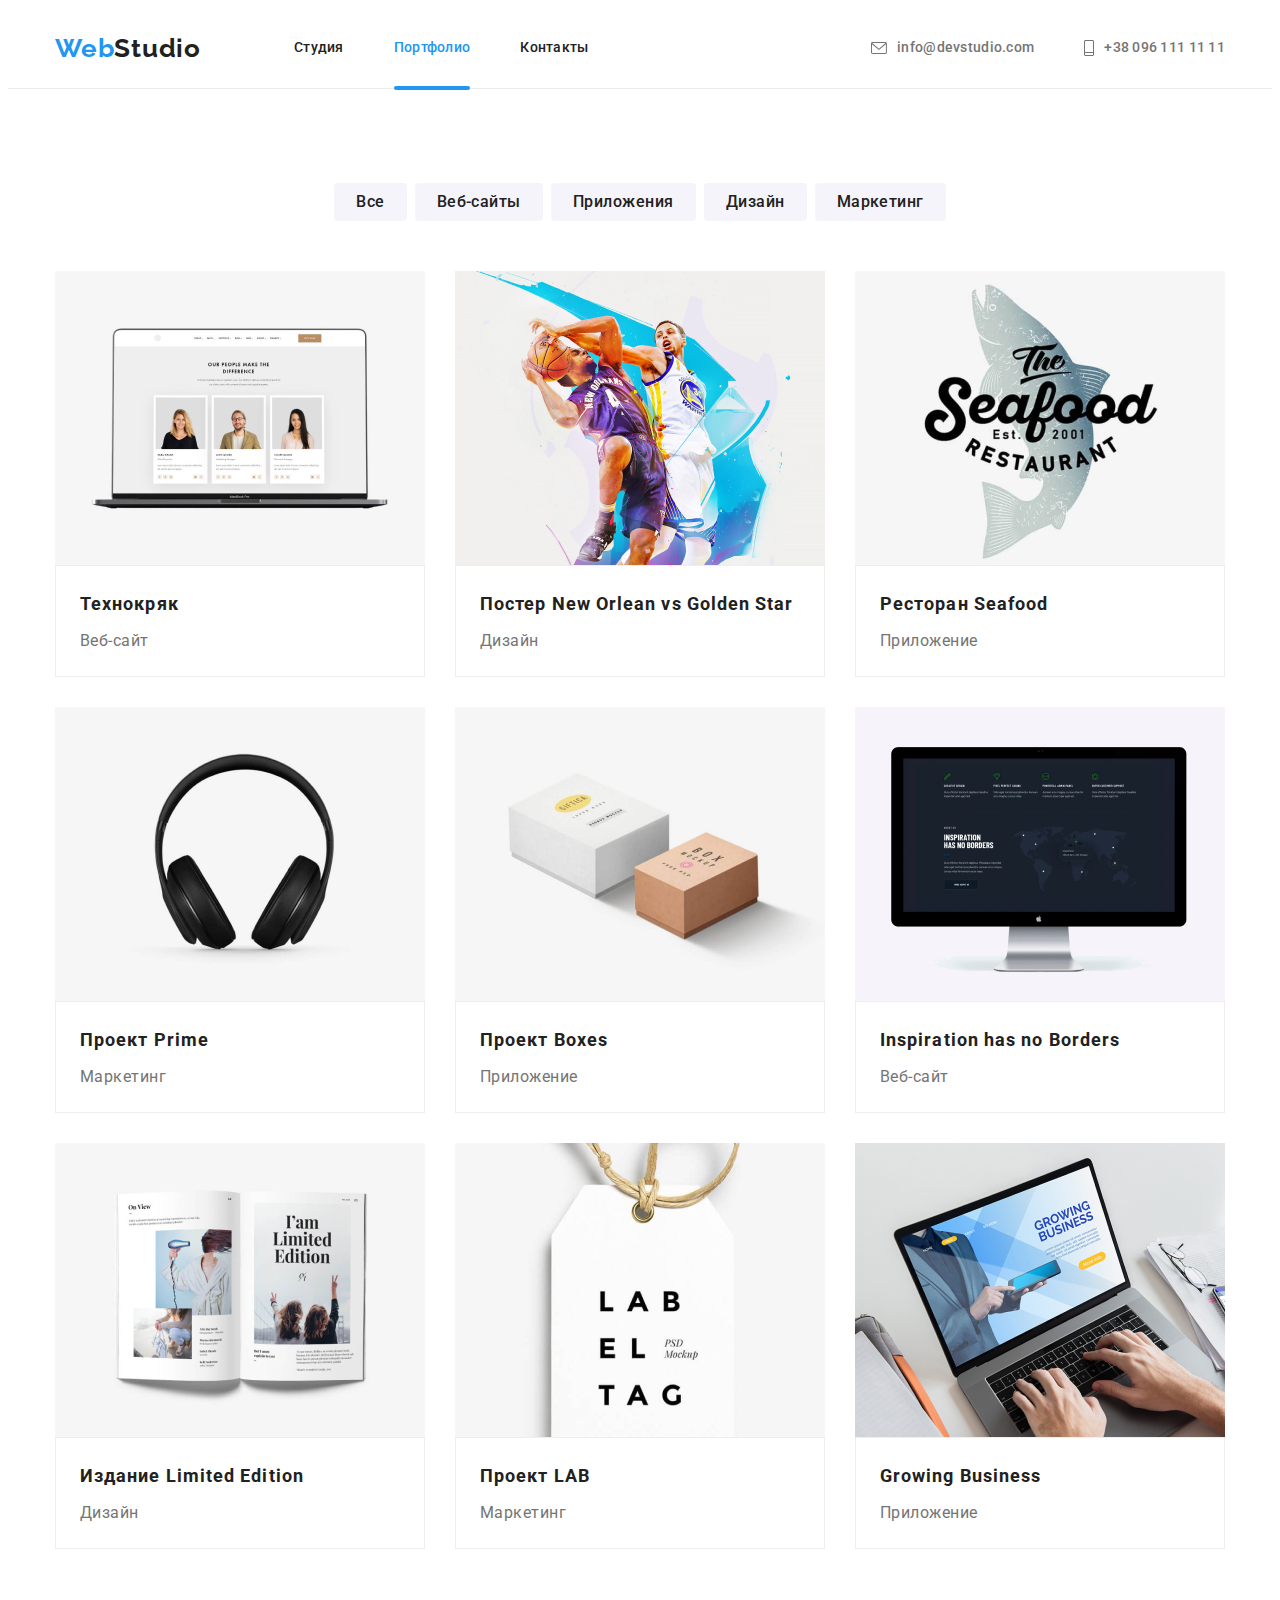
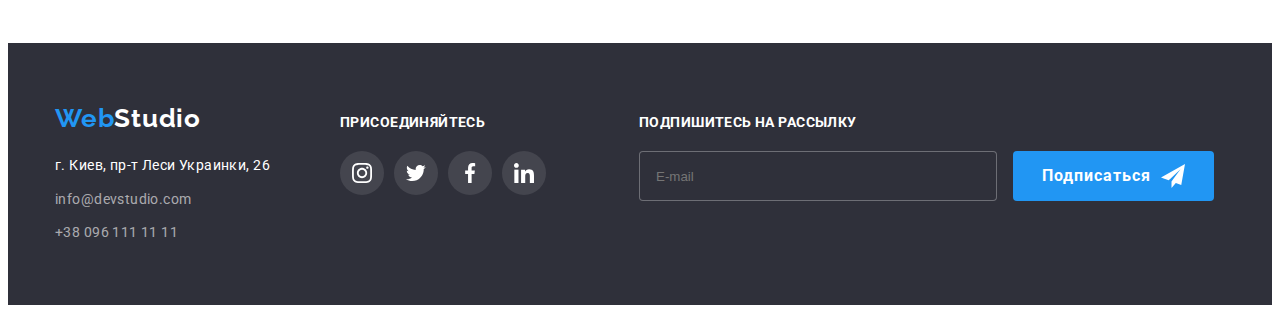
==== portfolio.html @ 101e41d5 "Add files via upload" ====
<!DOCTYPE html>
<html lang="ru">
    <head>
        <link rel="stylesheet" href="https://cdnjs.cloudflare.com/ajax/libs/modern-normalize/1.1.0/modern-normalize.min.css"
            integrity="sha512-wpPYUAdjBVSE4KJnH1VR1HeZfpl1ub8YT/NKx4PuQ5NmX2tKuGu6U/JRp5y+Y8XG2tV+wKQpNHVUX03MfMFn9Q=="
            crossorigin="anonymous" referrerpolicy="no-referrer" />
        <meta charset="UTF-8">
        <meta http-equiv="X-UA-Compatible" content="IE=edge">
        <meta name="viewport" content="width=device-width, initial-scale=1.0">
        <title>Портфолио</title>
        <link rel="preconnect" href="https://fonts.googleapis.com">
        <link rel="preconnect" href="https://fonts.gstatic.com" crossorigin>
        <link href="https://fonts.googleapis.com/css2?family=Raleway:wght@700&family=Roboto:wght@400;500;700&display=swap"
            rel="stylesheet">
        <link rel="stylesheet" href="./css/main.min.css">
    </head>


    <!--Header-->


    <header class="header">
        <div class="container header-container">
            <nav class="header-nav">
    
                <a href="index.html" class="logo nav-link"><span lang="en" class="web">Web</span><span
                        class="studio">Studio</span></a>
    
    
                <ul class="site-nav list">
                    <li class="site-nav__item">
                        <a href="" class="link  site-nav__link">Студия</a>
                    </li>
                    <li class="site-nav__item">
                        <a href="./portfolio.html" class=" current link site-nav__link">Портфолио</a>
                    </li>
                    <li class="site-nav__item">
                        <a href="" class="link site-nav__link">Контакты</a>
                    </li>
                </ul>
    
            </nav>
    
            <ul class="header-contacts list ">
                <li class="header-contacts__item">
                    <a class="header-contacts__link link" href="mailto:info@devstudio.com">
                        <svg class="header-contacts__icon-mail">
                            <use href="./images/sprite.svg#icon-mail"></use>
                        </svg>info@devstudio.com
                    </a>
                </li>
    
                <li class="header-contacts__item">
                    <a class="header-contacts__link link" href="tel:+380961111111">
                        <svg class="header-contacts__icon-tel">
                            <use href="./images/sprite.svg#icon-tel"></use>
                        </svg>+38 096 111 11 11
                    </a>
                </li>
            </ul>
        </div>
    </header>
 

    <main>

        <!--Фильтры-->
        
        <section class="section-info">
            <div class="container">
            
                <ul class="btn list btn-info">
                    <Li class="btn-item">
                        <button class="button-link" type="button">Все</button>
                    </Li>
                    <Li class="btn-item">
                        <button class="button-link" type="button">Веб-сайты</button>
                    </Li>
                    <Li class="btn-item">
                        <button class="button-link" type="button">Приложения</button>
                    </Li>
                    <Li class="btn-item">
                        <button class="button-link" type="button">Дизайн</button>
                    </Li>
                    <Li class="btn-item">
                        <button class="button-link" type="button">Маркетинг</button>
                    </Li>
                </ul>
            


                <!------Проэкты----->
            
            
                <ul class="projects list">
                    <li class="projects-item">
                        <a href=" " class="projects-link">
                            <div class="projects-overlay">
                                <img src="images/технокряк.jpg" alt="технокряк" width="370" />
                                <p class="projects-picture-text">Технокряк это современная площадка распространения коронавируса. Компании используют
                                эту платформу для цифрового шпионажа и атак на защищённые сервера конкурентов.</p>
                            </div>
                            <div class="projects-description">
                                <h2 class="projects-title">Технокряк</h2>
                                <p class="projects-text">Веб-сайт</p>
                                
                            </div>
                        </a>
                    </li>
                    <li class="projects-item">
                        <a fref="" class="projects-link">
                            <div class="projects-overlay">
                                <img src="images/постер.jpg" alt="постер" width="370" />
                                <p class="projects-picture-text">Технокряк это современная площадка распространения коронавируса. Компании используют
                                эту платформу для цифрового шпионажа и атак на защищённые сервера конкурентов.</p>
                            </div>
                            <div class="projects-description">
                                <h2 class="projects-title">Постер <span lang="en"> New Orlean vs Golden Star</span> </h2>
                                <p class="projects-text">Дизайн</p>
                            </div>
                        </a>
                    </li>
                    <li class="projects-item">
                        <a fref="" class="projects-link">
                            <div class="projects-overlay">
                                <img src="images/ресторан.jpg" alt="ресторан" width="370" />
                                <p class="projects-picture-text">Технокряк это современная площадка распространения коронавируса. Компании используют эту платформу для цифрового шпионажа и атак на защищённые сервера конкурентов.</p>
                            </div>
                            <div class="projects-description">
                                <h2 class="projects-title">Ресторан <span lang="en">Seafood</span></h2>
                                <p class="projects-text">Приложение</p>
                            </div>
                        </a>
                    </li> 
                    <li class="projects-item">
                        <a fref="" class="projects-link">
                            <div class="projects-overlay">
                                <img src="images/prime.jpg" alt="prime" width="370" />
                                <p class="projects-picture-text">Технокряк это современная площадка распространения коронавируса. Компании используют эту платформу для цифрового шпионажа и атак на защищённые сервера конкурентов.</p>
                            </div>
                            <div class="projects-description">
                                <h2 class="projects-title">Проект <span lang="en">Prime</span></h2>
                                <p class="projects-text">Маркетинг</p>
                            </div>
                        </a>
        
                    <li class="projects-item"  class="projects-link">
                        <a fref="" class="projects-link">
                            <div class="projects-overlay">
                                <img src="images/boxes.jpg" alt="boxes" width="370" />
                                <p class="projects-picture-text">Технокряк это современная площадка распространения коронавируса. Компании используют эту платформу для цифрового шпионажа и атак на защищённые сервера конкурентов.</p>
                            </div>
                            <div class="projects-description">
                                <h2 class="projects-title">Проект <span lang="en">Boxes</span></h2>
                                <p class="projects-text">Приложение</p>
                            </div>
                        </a>
                    </li>
                    <li class="projects-item">
                        <a fref="" class="projects-link">
                            <div class="projects-overlay">
                                <img src="images/inspiration.jpg" alt="inspiration" width="370"/>
                                <p class="projects-picture-text">Технокряк это современная площадка распространения коронавируса. Компании используют эту платформу для цифрового шпионажа и атак на защищённые сервера конкурентов.</p>
                            </div>
                            <div class="projects-description">
                                <h2 class="projects-title">Inspiration has no Borders</h2>
                                <p class="projects-text">Веб-сайт</p>
                            </div>
                        </a>
                    </li>
                    <li class="projects-item">
                        <a fref="" class="projects-link">
                            <div class="projects-overlay">
                                <img src="images/издание.jpg" alt="издание" width="370" />
                                <p class="projects-picture-text">Технокряк это современная площадка распространения коронавируса. Компании использую эту платформу для цифрового шпионажа и атак на защищённые сервера конкурентов.</p>
                            </div>
                            <div class="projects-description">
                                <h2 class="projects-title">Издание <span lang="en">Limited Edition</span></h2>
                                <p class="projects-text">Дизайн</p>
                            </div>
                        </a>
                    </li>
                    <li class="projects-item">
                        <a fref="" class="projects-link">
                            <div class="projects-overlay">
                                <img src="images/lab.jpg" alt="lab" width="370" />
                                <p class="projects-picture-text">Технокряк это современная площадка распространения коронавируса. Компании использую эту платформу для цифрового шпионажа и атак на защищённые сервера конкурентов.</p>
                            </div>
                            <div class="projects-description">
                                <h2 class="projects-title">Проект <span lang="en">LAB</span></h2>
                                <p class="projects-text">Маркетинг</p>
                            </div>
                        </a>
                    </li>
                    <li class="projects-item">
                        <a fref="" class="projects-link">
                            <div class="projects-overlay">
                                <img src="images/business.jpg" alt="business" width="370" />
                                <p class="projects-picture-text">Технокряк это современная площадка распространения коронавируса. Компании используют эту платформу для цифрового шпионажа и атак на защищённые сервера конкурентов.</p>
                            </div>
                            <div class="projects-description">
                                <h2 class="projects-title" lang="en">Growing Business</h2>
                                <p class="projects-text">Приложение</p>
                            </div>    
                        </a>
                    </li>

                </ul>

            </div>
        </section>
    </main>


    
    <!--Футер-->    
    <footer class="page-footer">
        <div class="container footer-container">
            <div class="footer-left">
                <a href="index.html" class="logo-footer"><span lang="en" class="web">Web</span><span
                        class="studio-footer">Studio</span></a>
                </a>
    
                <address>
                    <ul class="nav-footer list">
    
                        <li>
                            <a href="г.Киев,пр-тЛесиУкраинки,26" class="address link about-address">г. Киев, пр-т Леси
                                Украинки, 26</a>
                        </li>
    
                        <li>
                            <a href="mailto:info@devstudio.com" class="link about-mail">info@devstudio.com</a>
                        </li>
    
                        <li>
                            <a href="tel:+380961111111" class="link about-tel">+38 096 111 11 11</a>
                        </li>
    
                    </ul>
                </address>
            </div>
    
    
            <div class="footer-right">
                <h2 class="footer-right-title">ПРИСОЕДИНЯЙТЕСЬ</h2>
                <ul class="footer-right-list">
                    <li class="footer-right-item" aria-label="Instagram">
                        <a href="" class="footer-right-link">
                            <svg width="20" height="20">
                                <use href="./images/sprite.svg#icon-instagram"></use>
                            </svg>
                        </a>
                    </li>
                    <li class="footer-right-item" aria-label="Twitter">
                        <a href="" class="footer-right-link">
                            <svg width="20" height="20">
                                <use href="./images/sprite.svg#icon-twitter"></use>
                            </svg>
                        </a>
                    </li>
                    <li class="footer-right-item" aria-label="Facebook">
                        <a href="" class="footer-right-link">
                            <svg width="20" height="20">
                                <use href="./images/sprite.svg#icon-facebook"></use>
                            </svg>
                        </a>
                    </li>
                    <li class="footer-right-item" aria-label="Linked-In">
                        <a href="" class="footer-right-link">
                            <svg width="20" height="20">
                                <use href="./images/sprite.svg#icon-linkedin"></use>
                            </svg>
                        </a>
                    </li>
                </ul>
            </div>

            <!--------- Footer right two ------->

            
            <div class="footer-right-two">
                <form class="footer-form">
                    <label class="right-two-label" for="email">ПОДПИШИТЕСЬ НА РАССЫЛКУ</label>
                    <input class="footer-input" type="email" name="email" id="email" placeholder="E-mail" />
                    <button class="footer-button" type="submit">Подписаться
                        <svg class="button-footer-icon">
                            <use href="./images/sprite.svg#icon-send"></use>
                        </svg>
                    </button>
                </form>
            </div>

        </div>
    </footer>
    
    
    </body>
    
    </html>
---- css/main.min.css ----
:root{--primary-text-color: #212121;--title-text-color: #757575;--accent-color: #2196f3;--primary-white-color: #ffffff;--primery-bg-color: #e5e5e5;--secondary-bg-color: #2f303a;--fourth-bg-color: #f5f4fa;--nav-footer-color: rgba(255, 255, 255, 0.6)}.visually-hidden{position:absolute;white-space:nowrap;width:1px;height:1px;overflow:hidden;border:0;padding:0;clip:rect(0 0 0 0);clip-path:inset(50%);margin:-1px}html{box-sizing:border-box}body{font-family:"Roboto", "Verdana", sans-serif;background-color:var(--primary-white-color);color:var(--primary-text-color);font-family:Roboto, sans-serif}p,h1,h2,h3,h4,h5,h6{margin:0}ul{margin:0;padding:0}img{display:block}button{cursor:pointer;border:none}*,*::before,*::after{box-sizing:border-box}.list{padding:0;margin:0;list-style:none}.link{text-decoration:none}.container{width:1200px;padding-left:15px;padding-right:15px;margin:0 auto 0 auto}.backdrop{position:fixed;z-index:2;top:0;left:0;width:100vw;height:100vh;background:rgba(0,0,0,0.2);transition:opacity 500ms linear, visibility 500ms linear}.backdrop.is-hidden{opacity:0;pointer-events:none}.backdrop.is-hidden .modal{transform:translate(-50%, 0%) scale(0.5)}.modal{position:absolute;top:50%;left:50%;padding:40px;min-width:528px;min-height:581px;background-color:var(--primary-white-color);box-shadow:0px 1px 1px rgba(0,0,0,0.12),0px 4px 4px rgba(0,0,0,0.06),1px 4px 6px rgba(0,0,0,0.16);border-radius:4px;transform:translate(-50%, -50%) scale(1);transition:transform 3s cubic-bezier(0.4, 0, 0.2, 1)}.button-modal{position:absolute;display:flex;justify-content:center;align-items:center;top:8px;right:8px;width:30px;height:30px;outline:none;cursor:pointer;border-radius:50%;border:1px solid rgba(0,0,0,0.1);background-color:var(--primary-white-color);color:#000000;transition:color 250ms cubic-bezier(0.4, 0, 0.2, 1)}.button-modal:hover,.button-modal:focus{color:var(--accent-color)}.icon-close{fill:currentColor}.modal-form{display:flex;flex-direction:column}.modal-form-head{margin-bottom:12px;font-weight:700;font-size:20px;line-height:1.15;text-align:center;letter-spacing:0.03em;color:var(--primary-text-color)}.modal-form-field{margin-bottom:20px;font-weight:400;font-size:12px;line-height:1.16;letter-spacing:0.01em;color:var(--title-text-color)}.modal-form-wrapper{position:relative;display:block;margin-top:4px}.modal-form-input{width:100%;height:40px;padding-left:30px;border:1px solid rgba(33,33,33,0.2);border-radius:4px;transition:border-color 250ms cubic-bezier(0.4, 0, 0.2, 1)}.modal-form-input:focus{outline:none;border-color:var(--accent-color)}.modal-form-input:focus+.modal-form-icon{fill:var(--accent-color)}.modal-form-icon{display:block;width:18px;height:18px;position:absolute;top:50%;left:12px;transform:translateY(-50%);fill:var(--primary-text-color);transition:fill 250ms cubic-bezier(0.4, 0, 0.2, 1)}.modal-form-message{width:100%;height:120px;margin-top:4px;padding:12px 16px;border:1px solid rgba(33,33,33,0.2);border-radius:4px;resize:none;transition:border-color 250ms cubic-bezier(0.4, 0, 0.2, 1)}.modal-form-message::placeholder{font-family:Roboto;font-weight:400;font-size:14px;line-height:1, 14;letter-spacing:0.01em;color:rgba(117,117,117,0.5)}.modal-form-message:focus{outline:none;border-color:var(--accent-color)}.modal-form-checkbox-label{display:flex;align-items:center;justify-content:center;margin-bottom:30px;font-weight:400;font-size:14px;line-height:1.71;letter-spacing:0.03em;color:var(--title-text-color)}.modal-form-checkbox-label::before{display:block;content:"";width:18px;height:17px;margin-right:9px;border:1px solid var(--primary-text-color);cursor:pointer}.modal-form-checkbox:checked+.modal-form-checkbox-label::before{background-color:var(--accent-color);background-image:url(../images/check.svg);background-repeat:no-repeat;background-position:50% 50%}.modal-form-checkbox:focus+.modal-form-checkbox-label::before{outline:2px solid var(--accent-color)}.link-policy{color:var(--accent-color)}.modal-form-button{align-self:center;min-width:200px;height:50px;font-family:Roboto;font-weight:700;font-size:16px;line-height:1.87;text-align:center;letter-spacing:0.06em;color:var(--primary-white-color);background-color:var(--accent-color);box-shadow:0px 4px 4px rgba(0,0,0,0.15);border-radius:4px;transition:background-color 250ms cubic-bezier(0.4, 0, 0.2, 1)}.logo{font-family:"Raleway", sans-serif;font-weight:700;font-size:26px;line-height:1.19;text-decoration:none;letter-spacing:0.03em;transition:color 250ms linear}.logo:hover{color:var(--accent-color)}.web{color:var(--accent-color)}.studio{color:var(--primary-text-color)}.header{border-bottom:1px solid #ececec}.header-nav{display:flex;align-items:center}.header-container{display:flex}.site-nav{display:flex;margin-left:93px;color:var(--primary-text-color);font-weight:500;font-size:14px;line-height:1.14;letter-spacing:0.02em;transition:color 250ms linear}.site-nav__item:not(:last-child){margin-right:50px}.site-nav__link.current,.site-nav__link.current:focus{color:var(--accent-color)}.site-nav__link{display:flex;align-items:center;text-decoration:none;color:inherit;position:relative;transition:color 250ms cubic-bezier(0.4, 0, 0.2, 1)}.site-nav__link:hover,.site-nav__link:focus{color:var(--accent-color)}.site-nav__link.current:after{content:" ";background-color:var(--accent-color);width:100%;position:absolute;height:4px;border-radius:2px;display:block;top:46px}.header-contacts{display:flex;align-items:center;padding-top:32px;padding-bottom:32px;padding-left:0;margin-top:0;margin-bottom:0;margin-left:auto;list-style:none;font-weight:500;letter-spacing:0.02em;line-height:1.14;font-size:14px}.header-contacts .link:hover,.header-contacts.link:focus{color:var(--accent-color)}.header-contacts__link{display:flex;color:var(--title-text-color);align-items:center;text-decoration:none;color:inherit;position:relative;transition:color 250ms cubic-bezier(0.4, 0, 0.2, 1)}.header-contacts__link:hover,.header-contacts__link:focus{color:var(--accent-color)}.header-contacts__link:hover .header-contacts__icon-mail,.header-contacts__link:focus .header-contacts__icon-mail{fill:var(--accent-color)}.header-contacts__link:hover .header-contacts__icon-tel,.header-contacts__link:focus .header-contacts__icon-tel{fill:var(--accent-color)}.header-contacts__item{color:var(--title-text-color)}.header-contacts__item:not(:last-child){margin-right:50px}.header-contacts__icon-mail{fill:var(--title-text-color);margin-right:10px;width:16px;height:12px;transition:fill 250ms cubic-bezier(0.4, 0, 0.2, 1)}.header-contacts__icon-tel{fill:var(--title-text-color);margin-right:10px;width:10px;height:16px;transition:fill 250ms cubic-bezier(0.4, 0, 0.2, 1)}.hero{padding-top:200px;padding-bottom:200px}.section-hero{background-color:var(--secondary-bg-color);text-align:center}.hero-title{color:var(--primary-white-color);font-weight:900;font-size:44px;line-height:1.37;letter-spacing:0.06em;margin-bottom:30px;margin-left:auto;margin-right:auto;width:696px;height:120px}.overlay{max-width:1600px;height:600px;margin-left:auto;margin-right:auto;background-image:linear-gradient(rgba(47,48,58,0.4), rgba(47,48,58,0.4)),url(../images/hero.jpg);background-repeat:no-repeat;background-size:cover;background-position:center}.button{color:var(--primary-white-color);background-color:var(--accent-color);font-weight:700;font-size:16px;line-height:1.87;letter-spacing:0.06em;font-family:inherit;display:block;margin:0 auto;min-width:200px;margin-top:30px;height:50px;border-radius:4px;transition:background-color 250ms cubic-bezier(0.4, 0, 0.2, 1)}.button:hover,.button:focus{background-color:var(--accent-color)}.section{background-color:var(--primary-white-color);padding-top:94px}.section-container{display:flex;margin-left:-30px}.item{flex-basis:calc(100% / 4 - 30px);margin-left:30px}.item::before{content:"";display:block;height:120px;background-repeat:no-repeat;background-position:center;background-color:#f5f4fa;margin-bottom:30px}.icon-antenna::before{background-image:url(../images/antenna.svg)}.icon-clock::before{background-image:url(../images/clock.svg)}.icon-diagram::before{background-image:url(../images/diagram.svg)}.icon-astronaut::before{background-image:url(../images/astronaut.svg)}.section-title{color:var(--primary-text-color);font-family:Roboto;font-style:normal;font-weight:700;font-size:14px;line-height:1.14;letter-spacing:0.03em;margin-bottom:10px}.section-text{color:var(--title-text-color);font-size:14px;line-height:1.71;letter-spacing:0.03em;width:270px}.section-box{background-color:var(--primary-white-color);padding-top:92px;padding-bottom:92px}.section-work{background-color:var(--primary-white-color);font-weight:700;font-size:36px;line-height:42px;text-align:center;letter-spacing:0.03em;margin-bottom:50px}.about-list{display:flex;flex-wrap:wrap;margin-left:-30px;margin-bottom:-30px}.about-item{flex-basis:calc((100% - 3 * 30px) / 3);margin-left:30px;margin-bottom:30px}.work-thumb{position:relative}.work-thumb::after{display:inline-block;position:absolute;content:"";width:100%;height:70px;background:rgba(47,48,58,0.8);bottom:0%}.thumb-text{display:flex;position:absolute;justify-content:center;align-items:center;bottom:0px;width:100%;height:70px;font-weight:700;font-size:14px;line-height:1.14px;text-align:center;letter-spacing:0.03em;text-transform:uppercase;z-index:1;color:var(--primary-white-color)}.command{background-color:var(--fourth-bg-color);padding-top:94px;padding-bottom:94px}.command-title{color:var(--primary-text-color);font-size:36px;line-height:1.17;letter-spacing:0.03em;text-align:center}.command-pre-title{margin-bottom:50px}.command-list{display:flex;flex-wrap:wrap;margin-left:-30px;margin-bottom:-30px}.command-item{flex-basis:calc((100% - 4 * 30px) / 4);margin-left:30px;margin-bottom:30px;box-shadow:0px 1px 3px rgba(0,0,0,0.12),0px 1px 1px rgba(0,0,0,0.14),0px 2px 1px rgba(0,0,0,0.2)}.command-subject{color:var(--primary-text-color);font-weight:500;font-size:16px;line-height:1.19;letter-spacing:0.03em;margin-bottom:10px;text-align:center}.command-item-description{background-color:var(--primary-white-color);padding-top:30px;padding-bottom:30px}.command-text{color:var(--title-text-color);font-size:16px;line-height:1.19;letter-spacing:0.03em;text-align:center;padding-bottom:16px}.social-list{display:flex;justify-content:center;padding:0;list-style:none}.social-item{width:44px;height:44px;border-radius:50%}.social-item:not(:last-child){margin-right:10px}.social-icon{fill:#afb1b8;transition:fill 250ms cubic-bezier(0.4, 0, 0.2, 1)}.social-link{width:100%;height:100%;border-radius:50%;display:flex;align-items:center;justify-content:center;transition:background-color 250ms cubic-bezier(0.4, 0, 0.2, 1)}.social-link:hover,.social-link:focus{background-color:var(--accent-color)}.social-link:hover .social-icon,.social-link:focus .social-icon{fill:var(--primary-white-color)}.clients{background-color:var(--primary-white-color);padding-top:94px;padding-bottom:94px}.title-clients{color:var(--primary-text-color);font-size:36px;line-height:1.17;letter-spacing:0.03em;text-align:center;margin-bottom:50px}.logo-clients{padding:0px;margin:0;display:flex;list-style:none;justify-content:center;margin-left:-30px;margin-bottom:-30px}.clients-item{display:block;height:92px;margin-left:30px;margin-bottom:30px;box-sizing:border-box}.clients-link{display:flex;align-items:center;justify-content:center;border:1px solid #afb1b8;border-radius:4px;width:170px;height:92px;transition:border-color 250ms cubic-bezier(0.4, 0, 0.2, 1),fill 250ms cubic-bezier(0.4, 0, 0.2, 1)}.clients-link:hover,.clients-link:focus{border-color:var(--accent-color)}.clients-link:hover .logo-company,.clients-link:focus .logo-company{fill:var(--accent-color)}.logo-company{fill:#afb1b8;justify-content:center;align-items:center;transition:fill 250ms cubic-bezier(0.4, 0, 0.2, 1)}.footer-container{display:flex;align-items:baseline}.page-footer{color:var(--primary-white-color);background-color:var(--secondary-bg-color);padding-top:60px;padding-bottom:60px}.logo-footer{font-family:"Raleway", sans-serif;font-weight:700;font-size:26px;line-height:1.19;text-decoration:none;letter-spacing:0.03em;margin-bottom:20px;display:block}.web{color:var(--accent-color)}.studio-footer{color:var(--primary-white-color)}.page-footer .logo:hover{color:var(--accent-color)}.nav-footer .link{color:var(--nav-footer-color);font-style:normal;font-size:14px;line-height:1.71;letter-spacing:0.03em;transition:color 250ms cubic-bezier(0.4, 0, 0.2, 1)}.nav-footer .address{color:var(--primary-white-color);font-size:14px;line-height:1.71;letter-spacing:0.03em}.nav-footer .link:hover,.nav-footer .link:focus{color:var(--accent-color)}.about-address{margin-bottom:10px;display:block}.about-mail{margin-bottom:10px;display:block}.about-tel{display:block}.footer-right{width:206px;height:80px;margin-left:70px}.footer-right-list{list-style:none;display:flex}.footer-right-title{margin-top:0;margin-bottom:20px;font-family:"Roboto";font-weight:700;font-size:14px;line-height:1.14;letter-spacing:0.03em;text-transform:uppercase;color:var(--white)}.footer-right-item{border-radius:50%;display:flex;justify-content:center;align-items:center;width:44px;height:44px;background-color:rgba(255,255,255,0.1);fill:var(--primary-white-color)}.footer-right-item:not(:last-child){margin-right:10px}.footer-right-link{fill:var(--primary-white-color);display:flex;justify-content:center;align-items:center;width:44px;height:44px;border-radius:50%;transition:background-color 250ms cubic-bezier(0.4, 0, 0.2, 1)}.footer-right-link:hover,.footer-right-link:focus{background-color:var(--accent-color)}.footer-right-two{margin-left:93px;flex-direction:column}.right-two-label{display:flex;flex-direction:column;padding:0;margin-bottom:20px;font-family:"Roboto";font-weight:700;font-size:14px;line-height:1.14;letter-spacing:0.03em;text-transform:uppercase;color:var(--white)}.footer-input{width:358px;height:50px;padding-left:16px;color:var(--primary-white-color);background-color:var(--secondary-bg-color);border:1px solid rgba(255,255,255,0.3);box-sizing:border-box;border-radius:4px}.footer-button{display:inline-flex;justify-content:center;align-items:center;margin-left:12px;padding:10px 29px;color:var(--primary-white-color);background-color:var(--accent-color);font-weight:700;font-size:16px;line-height:1.87;letter-spacing:0.06em;font-family:inherit;min-width:200px;height:50px;background-color:var(--accent-color);border-radius:4px;transition:background-color 250ms cubic-bezier(0.4, 0, 0.2, 1)}.footer-button:hover,.footer-button:focus{background-color:var(--accent-color)}.button-footer-icon{margin-left:10px;width:24px;height:24px;fill:var(--primary-white-color)}.section-info{background-color:var(--primary-white-color);padding-top:94px;padding-bottom:94px}.button-link{color:var(--primary-text-color);background-color:var(--fourth-bg-color);font-family:inherit;cursor:pointer;font-weight:500;font-size:16px;line-height:1.62;letter-spacing:0.03em;border-radius:4px;padding:6px 22px 6px 22px;transition:box-shadow 250ms cubic-bezier(0.4, 0, 0.2, 1),color 250ms cubic-bezier(0.4, 0, 0.2, 1),background-color 250ms cubic-bezier(0.4, 0, 0.2, 1)}.button-link:hover,.button-link:focus{color:var(--primary-white-color);background-color:var(--accent-color);box-shadow:0px 3px 1px rgba(0,0,0,0.1),0px 1px 2px rgba(0,0,0,0.08),0px 2px 2px rgba(0,0,0,0.12)}.btn-info{display:flex;margin-bottom:50px;justify-content:center}.btn-item:not(:last-child){margin-right:8px}.projects{display:flex;flex-wrap:wrap}.projects-item{width:370px;flex-basis:calc((100% - 3 * 30px) / 3);margin-right:30px;margin-bottom:30px}.projects-item:nth-child(3n){margin-right:0}.projects-item:nth-last-child(-n+3){margin-bottom:0}.projects-link{display:block;text-decoration:none;transition:box-shadow 250ms cubic-bezier(0.4, 0, 0.2, 1)}.projects-link:hover{box-shadow:0px 1px 1px rgba(0,0,0,0.12),0px 4px 4px rgba(0,0,0,0.06),1px 4px 6px rgba(0,0,0,0.16)}.projects-description{padding:20px 24px 20px 24px;border:1px solid #eeeeee;box-sizing:border-box}.projects-title{color:var(--primary-text-color);font-size:18px;line-height:2;letter-spacing:0.06em;margin-bottom:4px}.projects-text{color:var(--title-text-color);font-size:16px;line-height:1.87;letter-spacing:0.03em}.projects-item{cursor:pointer}.projects-overlay{position:relative;overflow:hidden}.projects-picture-text{position:absolute;opacity:1;display:flex;top:0;left:0;color:var(--primary-white-color);font-size:18px;line-height:1.56;letter-spacing:0.03em;background-color:var(--accent-color);padding:63px 24px;height:100%;width:100%;transform:translateY(100%);transition:transform 250ms cubic-bezier(0.4, 0, 0.2, 1)}.projects-item:hover .projects-picture-text{transform:translateY(0)}
/*# sourceMappingURL=main.min.css.map */
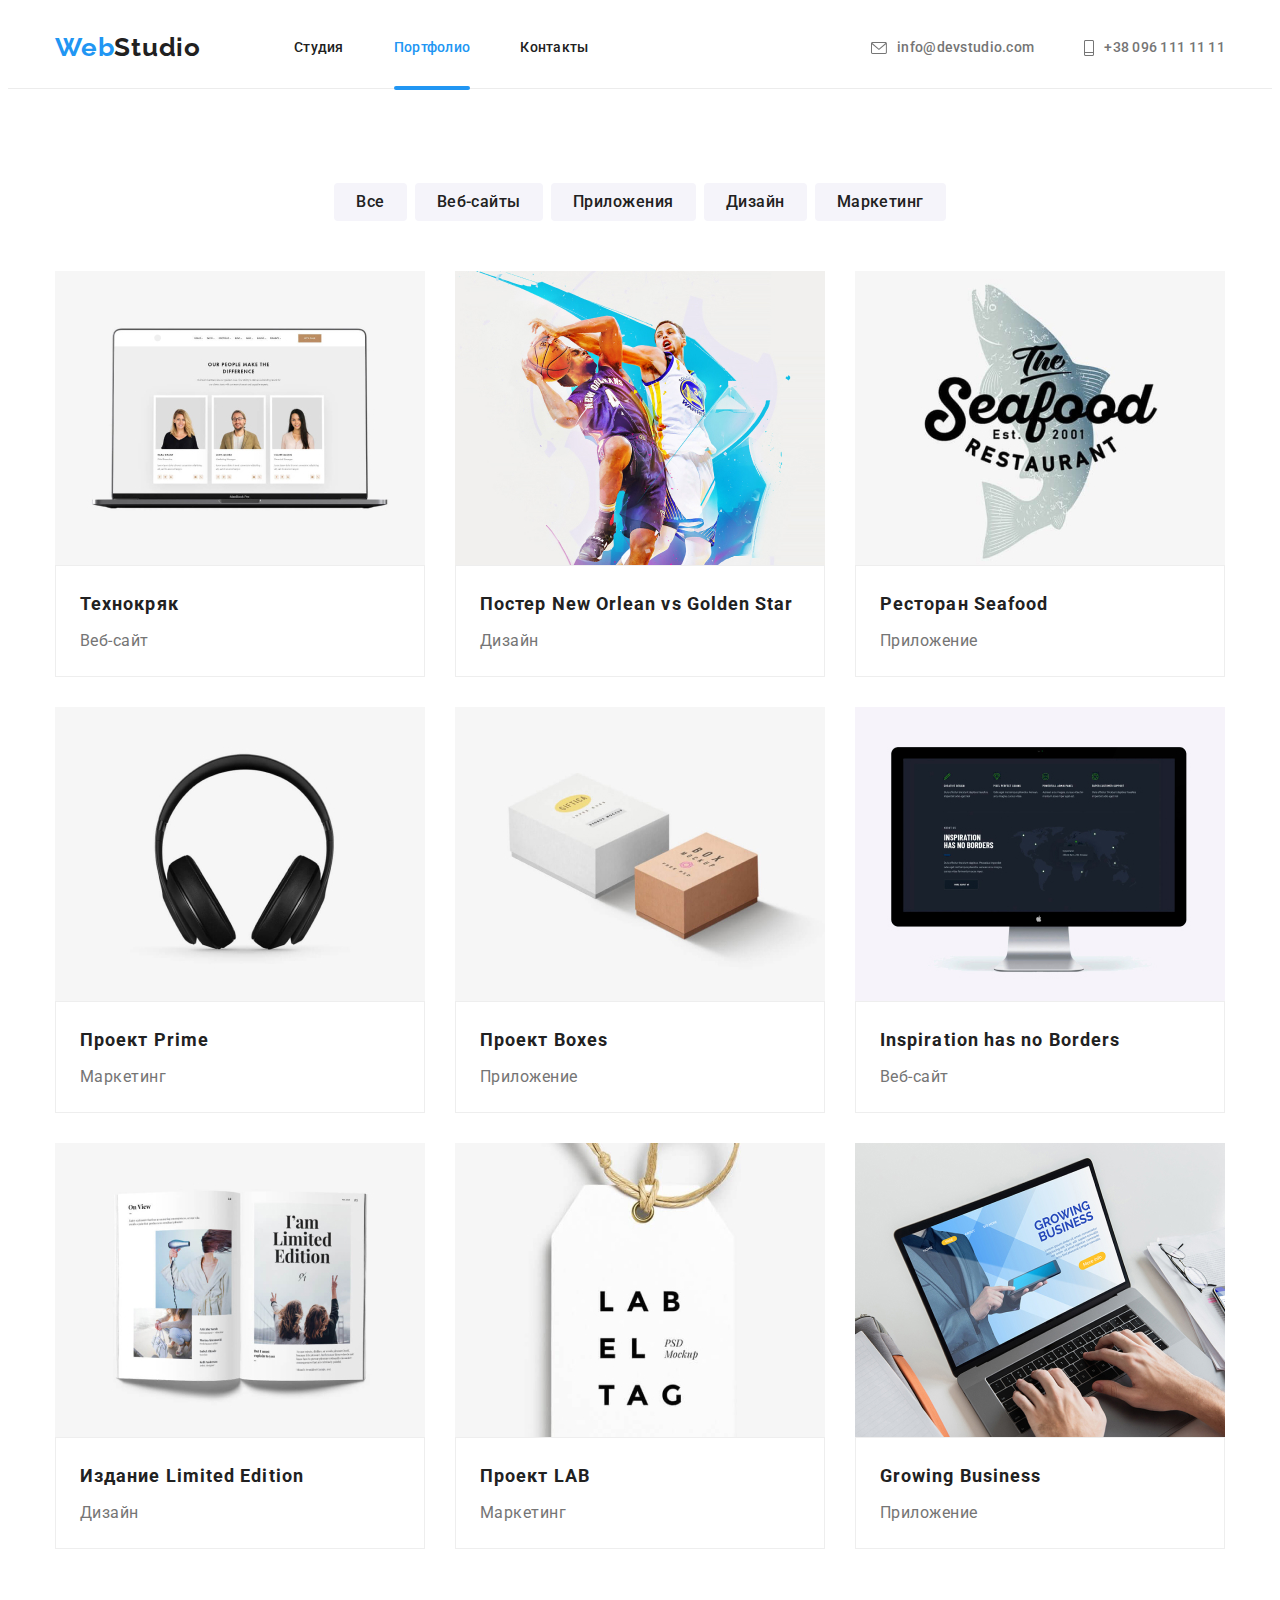
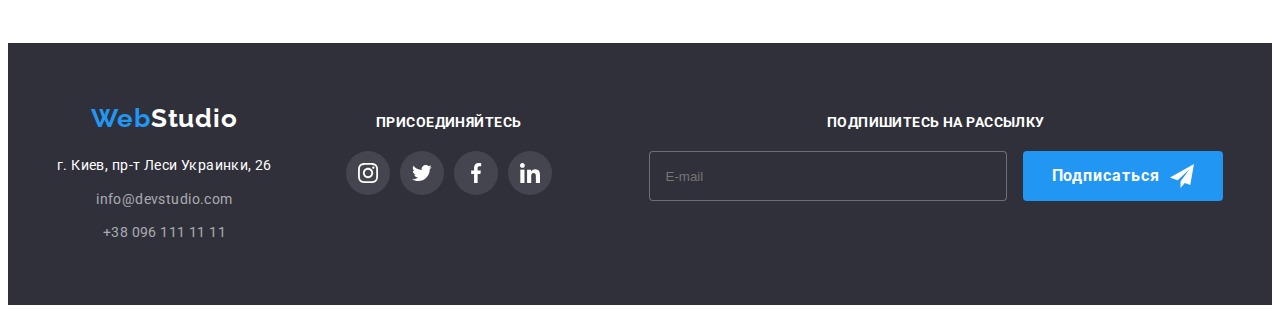
==== commit 6b81c307: "button portfolio mobile" ====
--- a/portfolio.html
+++ b/portfolio.html
@@ -29,10 +29,10 @@
     
                 <ul class="site-nav list">
                     <li class="site-nav__item">
-                        <a href="" class="link  site-nav__link">Студия</a>
+                        <a href="./index.html" class="link  site-nav__link">Студия</a>
                     </li>
                     <li class="site-nav__item">
-                        <a href="./portfolio.html" class=" current link site-nav__link">Портфолио</a>
+                        <a href="" class=" current link site-nav__link">Портфолио</a>
                     </li>
                     <li class="site-nav__item">
                         <a href="" class="link site-nav__link">Контакты</a>
@@ -58,13 +58,68 @@
                     </a>
                 </li>
             </ul>
+
+<!-- ---------------Mobile menu------------- -->
+
+            <button class="open-btn" type="button" data-menu-open>
+        <svg class="menu-icon-burger" width="24" height="16">
+            <use href="./images/sprite.svg#icon-burger"></use>
+        </svg>
+            </button>
         </div>
+
+        <div class="mob-menu is-hidden" data-menu>
+        <div class="container">
+            <button class="close-btn" type="button" data-menu-close>
+            <svg class="btn-close-icon" width="18" height="18">
+                <use href="./images/sprite.svg#icon-modal"></use>
+            </svg>
+            </button>
+            <ul class="mob-menu-list list">
+            <li class="mob-menu-item">
+                <a href="./index.html" class="mob-menu-link">Студия</a>
+            </li>
+            <li class="mob-menu-item">
+                <a href="" class="mob-menu-link">Портфолио</a>
+            </li>
+            <li class="mob-menu-item">
+                <a href="" class="mob-menu-link">Контакты</a>
+            </li>
+            </ul>
+
+            <div class="mob-menu-bottom">
+                <ul class="mob-contacts-list list">
+                    <li class="mob-contacts-item">
+                        <a href="" class="mob-contacts-link mob-contacts-link-big">+38 096 111 11 11</a>
+                    </li>
+                    <li class="mob-contacts-item">
+                        <a href="" class="mob-contacts-link">info@devstudio.com</a>
+                    </li>
+                </ul>
+
+                <ul class="mob-social-list list">
+                <li class="mob-social-item">
+                    <a href="" class="mob-social-link">Instagram</a>
+                </li>
+                <li class="mob-social-item">
+                    <a href="" class="mob-social-link">Twitter</a>
+                </li>
+                <li class="mob-social-item">
+                    <a href="" class="mob-social-link">Facebook</a>
+                </li>
+                <li class="mob-social-item">
+                    <a href="" class="mob-social-link">LinkedIn</a>
+                </li>
+                </ul>
+            </div>
+
+        </div>
+        </div>
+
     </header>
- 
 
     <main>
-
-        <!--Фильтры-->
+            <!--Фильтры-->
         
         <section class="section-info">
             <div class="container">
@@ -294,7 +349,7 @@
         </div>
     </footer>
     
-    
+    <script src="./js/menu.js"></script>
     </body>
     
     </html>
--- a/css/main.min.css
+++ b/css/main.min.css
@@ -1,2 +1,2 @@
-:root{--primary-text-color: #212121;--title-text-color: #757575;--accent-color: #2196f3;--primary-white-color: #ffffff;--primery-bg-color: #e5e5e5;--secondary-bg-color: #2f303a;--fourth-bg-color: #f5f4fa;--nav-footer-color: rgba(255, 255, 255, 0.6)}.visually-hidden{position:absolute;white-space:nowrap;width:1px;height:1px;overflow:hidden;border:0;padding:0;clip:rect(0 0 0 0);clip-path:inset(50%);margin:-1px}html{box-sizing:border-box}body{font-family:"Roboto", "Verdana", sans-serif;background-color:var(--primary-white-color);color:var(--primary-text-color);font-family:Roboto, sans-serif}p,h1,h2,h3,h4,h5,h6{margin:0}ul{margin:0;padding:0}img{display:block}button{cursor:pointer;border:none}*,*::before,*::after{box-sizing:border-box}.list{padding:0;margin:0;list-style:none}.link{text-decoration:none}.container{width:1200px;padding-left:15px;padding-right:15px;margin:0 auto 0 auto}.backdrop{position:fixed;z-index:2;top:0;left:0;width:100vw;height:100vh;background:rgba(0,0,0,0.2);transition:opacity 500ms linear, visibility 500ms linear}.backdrop.is-hidden{opacity:0;pointer-events:none}.backdrop.is-hidden .modal{transform:translate(-50%, 0%) scale(0.5)}.modal{position:absolute;top:50%;left:50%;padding:40px;min-width:528px;min-height:581px;background-color:var(--primary-white-color);box-shadow:0px 1px 1px rgba(0,0,0,0.12),0px 4px 4px rgba(0,0,0,0.06),1px 4px 6px rgba(0,0,0,0.16);border-radius:4px;transform:translate(-50%, -50%) scale(1);transition:transform 3s cubic-bezier(0.4, 0, 0.2, 1)}.button-modal{position:absolute;display:flex;justify-content:center;align-items:center;top:8px;right:8px;width:30px;height:30px;outline:none;cursor:pointer;border-radius:50%;border:1px solid rgba(0,0,0,0.1);background-color:var(--primary-white-color);color:#000000;transition:color 250ms cubic-bezier(0.4, 0, 0.2, 1)}.button-modal:hover,.button-modal:focus{color:var(--accent-color)}.icon-close{fill:currentColor}.modal-form{display:flex;flex-direction:column}.modal-form-head{margin-bottom:12px;font-weight:700;font-size:20px;line-height:1.15;text-align:center;letter-spacing:0.03em;color:var(--primary-text-color)}.modal-form-field{margin-bottom:20px;font-weight:400;font-size:12px;line-height:1.16;letter-spacing:0.01em;color:var(--title-text-color)}.modal-form-wrapper{position:relative;display:block;margin-top:4px}.modal-form-input{width:100%;height:40px;padding-left:30px;border:1px solid rgba(33,33,33,0.2);border-radius:4px;transition:border-color 250ms cubic-bezier(0.4, 0, 0.2, 1)}.modal-form-input:focus{outline:none;border-color:var(--accent-color)}.modal-form-input:focus+.modal-form-icon{fill:var(--accent-color)}.modal-form-icon{display:block;width:18px;height:18px;position:absolute;top:50%;left:12px;transform:translateY(-50%);fill:var(--primary-text-color);transition:fill 250ms cubic-bezier(0.4, 0, 0.2, 1)}.modal-form-message{width:100%;height:120px;margin-top:4px;padding:12px 16px;border:1px solid rgba(33,33,33,0.2);border-radius:4px;resize:none;transition:border-color 250ms cubic-bezier(0.4, 0, 0.2, 1)}.modal-form-message::placeholder{font-family:Roboto;font-weight:400;font-size:14px;line-height:1, 14;letter-spacing:0.01em;color:rgba(117,117,117,0.5)}.modal-form-message:focus{outline:none;border-color:var(--accent-color)}.modal-form-checkbox-label{display:flex;align-items:center;justify-content:center;margin-bottom:30px;font-weight:400;font-size:14px;line-height:1.71;letter-spacing:0.03em;color:var(--title-text-color)}.modal-form-checkbox-label::before{display:block;content:"";width:18px;height:17px;margin-right:9px;border:1px solid var(--primary-text-color);cursor:pointer}.modal-form-checkbox:checked+.modal-form-checkbox-label::before{background-color:var(--accent-color);background-image:url(../images/check.svg);background-repeat:no-repeat;background-position:50% 50%}.modal-form-checkbox:focus+.modal-form-checkbox-label::before{outline:2px solid var(--accent-color)}.link-policy{color:var(--accent-color)}.modal-form-button{align-self:center;min-width:200px;height:50px;font-family:Roboto;font-weight:700;font-size:16px;line-height:1.87;text-align:center;letter-spacing:0.06em;color:var(--primary-white-color);background-color:var(--accent-color);box-shadow:0px 4px 4px rgba(0,0,0,0.15);border-radius:4px;transition:background-color 250ms cubic-bezier(0.4, 0, 0.2, 1)}.logo{font-family:"Raleway", sans-serif;font-weight:700;font-size:26px;line-height:1.19;text-decoration:none;letter-spacing:0.03em;transition:color 250ms linear}.logo:hover{color:var(--accent-color)}.web{color:var(--accent-color)}.studio{color:var(--primary-text-color)}.header{border-bottom:1px solid #ececec}.header-nav{display:flex;align-items:center}.header-container{display:flex}.site-nav{display:flex;margin-left:93px;color:var(--primary-text-color);font-weight:500;font-size:14px;line-height:1.14;letter-spacing:0.02em;transition:color 250ms linear}.site-nav__item:not(:last-child){margin-right:50px}.site-nav__link.current,.site-nav__link.current:focus{color:var(--accent-color)}.site-nav__link{display:flex;align-items:center;text-decoration:none;color:inherit;position:relative;transition:color 250ms cubic-bezier(0.4, 0, 0.2, 1)}.site-nav__link:hover,.site-nav__link:focus{color:var(--accent-color)}.site-nav__link.current:after{content:" ";background-color:var(--accent-color);width:100%;position:absolute;height:4px;border-radius:2px;display:block;top:46px}.header-contacts{display:flex;align-items:center;padding-top:32px;padding-bottom:32px;padding-left:0;margin-top:0;margin-bottom:0;margin-left:auto;list-style:none;font-weight:500;letter-spacing:0.02em;line-height:1.14;font-size:14px}.header-contacts .link:hover,.header-contacts.link:focus{color:var(--accent-color)}.header-contacts__link{display:flex;color:var(--title-text-color);align-items:center;text-decoration:none;color:inherit;position:relative;transition:color 250ms cubic-bezier(0.4, 0, 0.2, 1)}.header-contacts__link:hover,.header-contacts__link:focus{color:var(--accent-color)}.header-contacts__link:hover .header-contacts__icon-mail,.header-contacts__link:focus .header-contacts__icon-mail{fill:var(--accent-color)}.header-contacts__link:hover .header-contacts__icon-tel,.header-contacts__link:focus .header-contacts__icon-tel{fill:var(--accent-color)}.header-contacts__item{color:var(--title-text-color)}.header-contacts__item:not(:last-child){margin-right:50px}.header-contacts__icon-mail{fill:var(--title-text-color);margin-right:10px;width:16px;height:12px;transition:fill 250ms cubic-bezier(0.4, 0, 0.2, 1)}.header-contacts__icon-tel{fill:var(--title-text-color);margin-right:10px;width:10px;height:16px;transition:fill 250ms cubic-bezier(0.4, 0, 0.2, 1)}.hero{padding-top:200px;padding-bottom:200px}.section-hero{background-color:var(--secondary-bg-color);text-align:center}.hero-title{color:var(--primary-white-color);font-weight:900;font-size:44px;line-height:1.37;letter-spacing:0.06em;margin-bottom:30px;margin-left:auto;margin-right:auto;width:696px;height:120px}.overlay{max-width:1600px;height:600px;margin-left:auto;margin-right:auto;background-image:linear-gradient(rgba(47,48,58,0.4), rgba(47,48,58,0.4)),url(../images/hero.jpg);background-repeat:no-repeat;background-size:cover;background-position:center}.button{color:var(--primary-white-color);background-color:var(--accent-color);font-weight:700;font-size:16px;line-height:1.87;letter-spacing:0.06em;font-family:inherit;display:block;margin:0 auto;min-width:200px;margin-top:30px;height:50px;border-radius:4px;transition:background-color 250ms cubic-bezier(0.4, 0, 0.2, 1)}.button:hover,.button:focus{background-color:var(--accent-color)}.section{background-color:var(--primary-white-color);padding-top:94px}.section-container{display:flex;margin-left:-30px}.item{flex-basis:calc(100% / 4 - 30px);margin-left:30px}.item::before{content:"";display:block;height:120px;background-repeat:no-repeat;background-position:center;background-color:#f5f4fa;margin-bottom:30px}.icon-antenna::before{background-image:url(../images/antenna.svg)}.icon-clock::before{background-image:url(../images/clock.svg)}.icon-diagram::before{background-image:url(../images/diagram.svg)}.icon-astronaut::before{background-image:url(../images/astronaut.svg)}.section-title{color:var(--primary-text-color);font-family:Roboto;font-style:normal;font-weight:700;font-size:14px;line-height:1.14;letter-spacing:0.03em;margin-bottom:10px}.section-text{color:var(--title-text-color);font-size:14px;line-height:1.71;letter-spacing:0.03em;width:270px}.section-box{background-color:var(--primary-white-color);padding-top:92px;padding-bottom:92px}.section-work{background-color:var(--primary-white-color);font-weight:700;font-size:36px;line-height:42px;text-align:center;letter-spacing:0.03em;margin-bottom:50px}.about-list{display:flex;flex-wrap:wrap;margin-left:-30px;margin-bottom:-30px}.about-item{flex-basis:calc((100% - 3 * 30px) / 3);margin-left:30px;margin-bottom:30px}.work-thumb{position:relative}.work-thumb::after{display:inline-block;position:absolute;content:"";width:100%;height:70px;background:rgba(47,48,58,0.8);bottom:0%}.thumb-text{display:flex;position:absolute;justify-content:center;align-items:center;bottom:0px;width:100%;height:70px;font-weight:700;font-size:14px;line-height:1.14px;text-align:center;letter-spacing:0.03em;text-transform:uppercase;z-index:1;color:var(--primary-white-color)}.command{background-color:var(--fourth-bg-color);padding-top:94px;padding-bottom:94px}.command-title{color:var(--primary-text-color);font-size:36px;line-height:1.17;letter-spacing:0.03em;text-align:center}.command-pre-title{margin-bottom:50px}.command-list{display:flex;flex-wrap:wrap;margin-left:-30px;margin-bottom:-30px}.command-item{flex-basis:calc((100% - 4 * 30px) / 4);margin-left:30px;margin-bottom:30px;box-shadow:0px 1px 3px rgba(0,0,0,0.12),0px 1px 1px rgba(0,0,0,0.14),0px 2px 1px rgba(0,0,0,0.2)}.command-subject{color:var(--primary-text-color);font-weight:500;font-size:16px;line-height:1.19;letter-spacing:0.03em;margin-bottom:10px;text-align:center}.command-item-description{background-color:var(--primary-white-color);padding-top:30px;padding-bottom:30px}.command-text{color:var(--title-text-color);font-size:16px;line-height:1.19;letter-spacing:0.03em;text-align:center;padding-bottom:16px}.social-list{display:flex;justify-content:center;padding:0;list-style:none}.social-item{width:44px;height:44px;border-radius:50%}.social-item:not(:last-child){margin-right:10px}.social-icon{fill:#afb1b8;transition:fill 250ms cubic-bezier(0.4, 0, 0.2, 1)}.social-link{width:100%;height:100%;border-radius:50%;display:flex;align-items:center;justify-content:center;transition:background-color 250ms cubic-bezier(0.4, 0, 0.2, 1)}.social-link:hover,.social-link:focus{background-color:var(--accent-color)}.social-link:hover .social-icon,.social-link:focus .social-icon{fill:var(--primary-white-color)}.clients{background-color:var(--primary-white-color);padding-top:94px;padding-bottom:94px}.title-clients{color:var(--primary-text-color);font-size:36px;line-height:1.17;letter-spacing:0.03em;text-align:center;margin-bottom:50px}.logo-clients{padding:0px;margin:0;display:flex;list-style:none;justify-content:center;margin-left:-30px;margin-bottom:-30px}.clients-item{display:block;height:92px;margin-left:30px;margin-bottom:30px;box-sizing:border-box}.clients-link{display:flex;align-items:center;justify-content:center;border:1px solid #afb1b8;border-radius:4px;width:170px;height:92px;transition:border-color 250ms cubic-bezier(0.4, 0, 0.2, 1),fill 250ms cubic-bezier(0.4, 0, 0.2, 1)}.clients-link:hover,.clients-link:focus{border-color:var(--accent-color)}.clients-link:hover .logo-company,.clients-link:focus .logo-company{fill:var(--accent-color)}.logo-company{fill:#afb1b8;justify-content:center;align-items:center;transition:fill 250ms cubic-bezier(0.4, 0, 0.2, 1)}.footer-container{display:flex;align-items:baseline}.page-footer{color:var(--primary-white-color);background-color:var(--secondary-bg-color);padding-top:60px;padding-bottom:60px}.logo-footer{font-family:"Raleway", sans-serif;font-weight:700;font-size:26px;line-height:1.19;text-decoration:none;letter-spacing:0.03em;margin-bottom:20px;display:block}.web{color:var(--accent-color)}.studio-footer{color:var(--primary-white-color)}.page-footer .logo:hover{color:var(--accent-color)}.nav-footer .link{color:var(--nav-footer-color);font-style:normal;font-size:14px;line-height:1.71;letter-spacing:0.03em;transition:color 250ms cubic-bezier(0.4, 0, 0.2, 1)}.nav-footer .address{color:var(--primary-white-color);font-size:14px;line-height:1.71;letter-spacing:0.03em}.nav-footer .link:hover,.nav-footer .link:focus{color:var(--accent-color)}.about-address{margin-bottom:10px;display:block}.about-mail{margin-bottom:10px;display:block}.about-tel{display:block}.footer-right{width:206px;height:80px;margin-left:70px}.footer-right-list{list-style:none;display:flex}.footer-right-title{margin-top:0;margin-bottom:20px;font-family:"Roboto";font-weight:700;font-size:14px;line-height:1.14;letter-spacing:0.03em;text-transform:uppercase;color:var(--white)}.footer-right-item{border-radius:50%;display:flex;justify-content:center;align-items:center;width:44px;height:44px;background-color:rgba(255,255,255,0.1);fill:var(--primary-white-color)}.footer-right-item:not(:last-child){margin-right:10px}.footer-right-link{fill:var(--primary-white-color);display:flex;justify-content:center;align-items:center;width:44px;height:44px;border-radius:50%;transition:background-color 250ms cubic-bezier(0.4, 0, 0.2, 1)}.footer-right-link:hover,.footer-right-link:focus{background-color:var(--accent-color)}.footer-right-two{margin-left:93px;flex-direction:column}.right-two-label{display:flex;flex-direction:column;padding:0;margin-bottom:20px;font-family:"Roboto";font-weight:700;font-size:14px;line-height:1.14;letter-spacing:0.03em;text-transform:uppercase;color:var(--white)}.footer-input{width:358px;height:50px;padding-left:16px;color:var(--primary-white-color);background-color:var(--secondary-bg-color);border:1px solid rgba(255,255,255,0.3);box-sizing:border-box;border-radius:4px}.footer-button{display:inline-flex;justify-content:center;align-items:center;margin-left:12px;padding:10px 29px;color:var(--primary-white-color);background-color:var(--accent-color);font-weight:700;font-size:16px;line-height:1.87;letter-spacing:0.06em;font-family:inherit;min-width:200px;height:50px;background-color:var(--accent-color);border-radius:4px;transition:background-color 250ms cubic-bezier(0.4, 0, 0.2, 1)}.footer-button:hover,.footer-button:focus{background-color:var(--accent-color)}.button-footer-icon{margin-left:10px;width:24px;height:24px;fill:var(--primary-white-color)}.section-info{background-color:var(--primary-white-color);padding-top:94px;padding-bottom:94px}.button-link{color:var(--primary-text-color);background-color:var(--fourth-bg-color);font-family:inherit;cursor:pointer;font-weight:500;font-size:16px;line-height:1.62;letter-spacing:0.03em;border-radius:4px;padding:6px 22px 6px 22px;transition:box-shadow 250ms cubic-bezier(0.4, 0, 0.2, 1),color 250ms cubic-bezier(0.4, 0, 0.2, 1),background-color 250ms cubic-bezier(0.4, 0, 0.2, 1)}.button-link:hover,.button-link:focus{color:var(--primary-white-color);background-color:var(--accent-color);box-shadow:0px 3px 1px rgba(0,0,0,0.1),0px 1px 2px rgba(0,0,0,0.08),0px 2px 2px rgba(0,0,0,0.12)}.btn-info{display:flex;margin-bottom:50px;justify-content:center}.btn-item:not(:last-child){margin-right:8px}.projects{display:flex;flex-wrap:wrap}.projects-item{width:370px;flex-basis:calc((100% - 3 * 30px) / 3);margin-right:30px;margin-bottom:30px}.projects-item:nth-child(3n){margin-right:0}.projects-item:nth-last-child(-n+3){margin-bottom:0}.projects-link{display:block;text-decoration:none;transition:box-shadow 250ms cubic-bezier(0.4, 0, 0.2, 1)}.projects-link:hover{box-shadow:0px 1px 1px rgba(0,0,0,0.12),0px 4px 4px rgba(0,0,0,0.06),1px 4px 6px rgba(0,0,0,0.16)}.projects-description{padding:20px 24px 20px 24px;border:1px solid #eeeeee;box-sizing:border-box}.projects-title{color:var(--primary-text-color);font-size:18px;line-height:2;letter-spacing:0.06em;margin-bottom:4px}.projects-text{color:var(--title-text-color);font-size:16px;line-height:1.87;letter-spacing:0.03em}.projects-item{cursor:pointer}.projects-overlay{position:relative;overflow:hidden}.projects-picture-text{position:absolute;opacity:1;display:flex;top:0;left:0;color:var(--primary-white-color);font-size:18px;line-height:1.56;letter-spacing:0.03em;background-color:var(--accent-color);padding:63px 24px;height:100%;width:100%;transform:translateY(100%);transition:transform 250ms cubic-bezier(0.4, 0, 0.2, 1)}.projects-item:hover .projects-picture-text{transform:translateY(0)}
+:root{--primary-text-color: #212121;--title-text-color: #757575;--accent-color: #2196f3;--primary-white-color: #ffffff;--primery-bg-color: #e5e5e5;--secondary-bg-color: #2f303a;--fourth-bg-color: #f5f4fa;--nav-footer-color: rgba(255, 255, 255, 0.6)}.visually-hidden{position:absolute;white-space:nowrap;width:1px;height:1px;overflow:hidden;border:0;padding:0;clip:rect(0 0 0 0);clip-path:inset(50%);margin:-1px}html{box-sizing:border-box}body{font-family:"Roboto", "Verdana", sans-serif;background-color:var(--primary-white-color);color:var(--primary-text-color);font-family:Roboto, sans-serif}p,h1,h2,h3,h4,h5,h6{margin:0}ul{margin:0;padding:0}img{display:block}button{cursor:pointer;border:none}*,*::before,*::after{box-sizing:border-box}.list{padding:0;margin:0;list-style:none}.link{text-decoration:none}.container{width:100%;padding-left:15px;padding-right:15px;margin:0 auto 0 auto}@media screen and (min-width: 480px){.container{width:480px}}@media screen and (min-width: 768px){.container{width:768px}}@media screen and (min-width: 1200px){.container{width:1200px}}.backdrop{position:fixed;z-index:2;top:0;left:0;width:100vw;height:100vh;background:rgba(0,0,0,0.2);transition:opacity 500ms linear, visibility 500ms linear}.backdrop.is-hidden{opacity:0;pointer-events:none}.backdrop.is-hidden .modal{transform:translate(-50%, 0%) scale(0.5)}.modal{position:absolute;top:50%;left:50%;padding:40px;min-width:450px;min-height:609px;background-color:var(--primary-white-color);box-shadow:0px 1px 1px rgba(0,0,0,0.12),0px 4px 4px rgba(0,0,0,0.06),1px 4px 6px rgba(0,0,0,0.16);border-radius:4px;transform:translate(-50%, -50%) scale(1);transition:transform 3s cubic-bezier(0.4, 0, 0.2, 1)}@media screen and (min-width: 1200px){.modal{min-width:528px;min-height:581px}}.button-modal{position:absolute;display:flex;justify-content:center;align-items:center;top:8px;right:8px;width:30px;height:30px;outline:none;cursor:pointer;border-radius:50%;border:1px solid rgba(0,0,0,0.1);background-color:var(--primary-white-color);color:#000000;transition:color 250ms cubic-bezier(0.4, 0, 0.2, 1)}.button-modal:hover,.button-modal:focus{color:var(--accent-color)}.icon-close{fill:currentColor}.modal-form{display:flex;flex-direction:column}.modal-form-head{margin-bottom:12px;font-weight:700;font-size:20px;line-height:1.15;text-align:center;letter-spacing:0.03em;color:var(--primary-text-color)}.modal-form-field{margin-bottom:20px;font-weight:400;font-size:12px;line-height:1.16;letter-spacing:0.01em;color:var(--title-text-color)}.modal-form-wrapper{position:relative;display:block;margin-top:4px}.modal-form-input{width:100%;height:40px;padding-left:30px;border:1px solid rgba(33,33,33,0.2);border-radius:4px;transition:border-color 250ms cubic-bezier(0.4, 0, 0.2, 1)}.modal-form-input:focus{outline:none;border-color:var(--accent-color)}.modal-form-input:focus+.modal-form-icon{fill:var(--accent-color)}.modal-form-icon{display:block;width:18px;height:18px;position:absolute;top:50%;left:12px;transform:translateY(-50%);fill:var(--primary-text-color);transition:fill 250ms cubic-bezier(0.4, 0, 0.2, 1)}.modal-form-message{width:100%;height:120px;margin-top:4px;padding:12px 16px;border:1px solid rgba(33,33,33,0.2);border-radius:4px;resize:none;transition:border-color 250ms cubic-bezier(0.4, 0, 0.2, 1)}.modal-form-message::placeholder{font-family:Roboto;font-weight:400;font-size:14px;line-height:1, 14;letter-spacing:0.01em;color:rgba(117,117,117,0.5)}.modal-form-message:focus{outline:none;border-color:var(--accent-color)}.modal-form-checkbox-label{display:flex;align-items:center;justify-content:center;margin-bottom:30px;font-weight:400;font-size:12px;line-height:1.16;letter-spacing:0.03em;color:var(--title-text-color)}.modal-form-checkbox-label::before{display:block;content:"";width:18px;height:17px;margin-right:9px;border:1px solid var(--primary-text-color);cursor:pointer}@media screen and (min-width: 1200px){.modal-form-checkbox-label{font-size:14px;line-height:1.71}}.modal-form-checkbox:checked+.modal-form-checkbox-label::before{background-color:var(--accent-color);background-image:url(../images/check.svg);background-repeat:no-repeat;background-position:50% 50%}.modal-form-checkbox:focus+.modal-form-checkbox-label::before{outline:2px solid var(--accent-color)}.link-policy{color:var(--accent-color)}.modal-form-button{align-self:center;min-width:200px;height:50px;font-family:Roboto;font-weight:700;font-size:16px;line-height:1.87;text-align:center;letter-spacing:0.06em;color:var(--primary-white-color);background-color:var(--accent-color);box-shadow:0px 4px 4px rgba(0,0,0,0.15);border-radius:4px;transition:background-color 250ms cubic-bezier(0.4, 0, 0.2, 1)}.logo{padding-top:16px;padding-bottom:16px;font-family:"Raleway", sans-serif;font-weight:700;font-size:26px;line-height:1.19;text-decoration:none;letter-spacing:0.03em;transition:color 250ms linear}@media screen and (min-width: 768px){.logo{padding-top:26px;padding-bottom:26px}}@media screen and (min-width: 1200px){.logo{padding-top:24px;padding-bottom:25px}}.logo:hover{color:var(--accent-color)}.web{color:var(--accent-color)}.studio{color:var(--primary-text-color)}.header{border-bottom:1px solid #ececec}.header-nav{display:flex;align-items:center}.header-container{display:flex}.site-nav{display:none}@media screen and (min-width: 768px){.site-nav{display:flex;margin-left:88px;color:var(--primary-text-color);font-weight:500;font-size:14px;line-height:1.14;letter-spacing:0.02em;transition:color 250ms linear}}@media screen and (min-width: 1200px){.site-nav{display:flex;margin-left:93px;color:var(--primary-text-color);font-weight:500;font-size:14px;line-height:1.14;letter-spacing:0.02em;transition:color 250ms linear}}.site-nav__item:not(:last-child){margin-right:50px}.site-nav__link.current,.site-nav__link.current:focus{color:var(--accent-color)}.site-nav__link{display:flex;align-items:center;text-decoration:none;color:inherit;position:relative;transition:color 250ms cubic-bezier(0.4, 0, 0.2, 1)}.site-nav__link:hover,.site-nav__link:focus{color:var(--accent-color)}.site-nav__link.current:after{content:" ";background-color:var(--accent-color);width:100%;position:absolute;height:4px;border-radius:2px;display:block;top:46px}.header-contacts{display:none}@media screen and (min-width: 768px) and (max-width: 1200px){.header-contacts{display:flex;flex-direction:column;padding-top:21px;padding-bottom:21px;margin-left:auto;list-style:none;font-weight:500;letter-spacing:0.02em;line-height:1.14;font-size:14px}.header-contacts .link:hover,.header-contacts.link:focus{color:var(--accent-color)}}@media screen and (min-width: 1200px){.header-contacts{display:flex;align-items:center;padding-top:32px;padding-bottom:32px;padding-left:0;margin-top:0;margin-bottom:0;margin-left:auto;list-style:none;font-weight:500;letter-spacing:0.02em;line-height:1.14;font-size:14px}.header-contacts .link:hover,.header-contacts.link:focus{color:var(--accent-color)}}.header-contacts__link{display:flex;color:var(--title-text-color);align-items:center;text-decoration:none;color:inherit;position:relative;transition:color 250ms cubic-bezier(0.4, 0, 0.2, 1)}.header-contacts__link:hover,.header-contacts__link:focus{color:var(--accent-color)}.header-contacts__link:hover .header-contacts__icon-mail,.header-contacts__link:focus .header-contacts__icon-mail{fill:var(--accent-color)}.header-contacts__link:hover .header-contacts__icon-tel,.header-contacts__link:focus .header-contacts__icon-tel{fill:var(--accent-color)}.header-contacts__item{color:var(--title-text-color)}@media screen and (max-width: 1200px){.header-contacts__item:not(:last-child){margin-bottom:10px}}@media screen and (min-width: 1200px){.header-contacts__item:not(:last-child){margin-right:50px}}.header-contacts__icon-mail{fill:var(--title-text-color);margin-right:10px;width:16px;height:12px;transition:fill 250ms cubic-bezier(0.4, 0, 0.2, 1)}.header-contacts__icon-tel{fill:var(--title-text-color);margin-right:10px;width:10px;height:16px;transition:fill 250ms cubic-bezier(0.4, 0, 0.2, 1)}.open-btn{display:flex;align-items:center;justify-content:center;background-color:transparent;cursor:pointer;width:40px;height:40px;padding:0;border:none;margin-left:auto;margin-top:10px;margin-right:15px}.open-btn:hover,.open-btn:focus{color:var(--accent-color)}@media screen and (min-width: 768px){.open-btn{display:none}}@media screen and (min-width: 1200px){.open-btn{display:none}}.close-btn{display:flex;align-items:center;justify-content:center;background-color:transparent;cursor:pointer;width:40px;height:40px;padding:0;border:none;margin-left:auto;right:0;margin-top:10px}.close-btn:hover,.close-btn:focus{color:var(--accent-color)}@media screen and (min-width: 768px){.close-btn{display:none}}@media screen and (min-width: 1200px){.close-btn{display:none}}.mob-menu{position:fixed;z-index:100;top:0;left:0;width:100vw;height:100vh;background-color:var(--primary-white-color);opacity:0;visibility:hidden;pointer-events:none;transition:opacity 250ms linear, visibility 250ms linear}.mob-menu .container{position:relative;padding-left:40px;padding-right:40px;height:100%;display:flex;flex-direction:column;min-height:450px}.mob-menu-bottom{margin-top:auto}.mob-menu.is-open{opacity:1;visibility:visible;pointer-events:all}.mob-menu-item:not(:last-child){margin-bottom:36px}.mob-menu-link{font-weight:500;font-size:40px;line-height:1.17;letter-spacing:0.02em;text-decoration:none;color:var(--primary-text-color)}.mob-menu-link:hover,.mob-menu-link:focus{color:var(--accent-color)}.mob-contacts-list{margin-bottom:64px}.mob-contacts-item:not(:last-child){margin-bottom:32px}.mob-contacts-link{font-weight:500;font-size:24px;line-height:1.16;letter-spacing:0.02em;text-decoration:none;color:var(--title-text-color)}.mob-contacts-link-big{font-weight:500;font-size:34px;line-height:1.17;letter-spacing:0.02em;color:var(--accent-color)}.mob-social-list{display:flex;flex-wrap:wrap;margin-bottom:48px}.mob-social-link{font-weight:500;font-size:18px;line-height:1.22;letter-spacing:0.02em;color:var(--accent-color);text-decoration:none}.mob-social-item:not(:last-child){padding-right:10px;border-right:1px solid rgba(33,33,33,0.2);margin-right:10px}.mob-menu-bottom{margin-top:auto}.hero{padding-top:118px;padding-bottom:118px}@media screen and (min-width: 1200px){.hero{padding-top:200px;padding-bottom:200px}}.section-hero{background-color:var(--secondary-bg-color);text-align:center}.hero-title{color:var(--primary-white-color);font-weight:900;letter-spacing:0.06em;font-size:26px;line-height:1.62;margin-bottom:30px}@media screen and (min-width: 480px){.hero-title{margin:0 auto;width:360px}}@media screen and (min-width: 1200px){.hero-title{width:696px;height:120px;font-size:44px;line-height:1.37;margin-left:auto;margin-right:auto}}.overlay{max-width:1600px;margin-left:auto;margin-right:auto;background-image:linear-gradient(rgba(47,48,58,0.4), rgba(47,48,58,0.4)),url(../images/hero.jpg);background-repeat:no-repeat;background-size:cover;background-position:center}.button{color:var(--primary-white-color);background-color:var(--accent-color);font-weight:700;font-size:16px;line-height:1.87;letter-spacing:0.06em;font-family:inherit;display:block;margin:0 auto;min-width:200px;height:50px;margin-top:30px;border-radius:4px;transition:background-color 250ms cubic-bezier(0.4, 0, 0.2, 1)}.button:hover,.button:focus{background-color:var(--accent-color)}.section{background-color:var(--primary-white-color);padding-top:60px;padding-bottom:60px}@media screen and (min-width: 1200px){.section{padding-top:94px}}.section-container{margin-bottom:-30px}@media screen and (min-width: 768px){.section-container{display:flex;flex-wrap:wrap;margin-left:-30px}}.item{margin-bottom:30px}@media screen and (min-width: 768px){.item{flex-basis:calc(100% / 2 - 30px);margin-left:30px}}@media screen and (min-width: 1200px){.item{flex-basis:calc(100% / 4 - 30px)}}.item::before{content:"";display:block;height:120px;background-repeat:no-repeat;background-position:center;background-color:#f5f4fa;margin-bottom:30px}.icon-antenna::before{background-image:url(../images/antenna.svg)}.icon-clock::before{background-image:url(../images/clock.svg)}.icon-diagram::before{background-image:url(../images/diagram.svg)}.icon-astronaut::before{background-image:url(../images/astronaut.svg)}.section-title{color:var(--primary-text-color);font-family:Roboto;font-weight:700;text-align:center;font-size:14px;line-height:1.14;letter-spacing:0.03em;margin-bottom:10px}@media screen and (min-width: 768px){.section-title{text-align:left}}.section-text{color:var(--title-text-color);font-size:14px;line-height:1.71;letter-spacing:0.03em;width:100%}.works{display:none}@media screen and (min-width: 1200px){.works{display:block}}.section-box{background-color:var(--primary-white-color);padding-top:92px;padding-bottom:92px}.section-work{background-color:var(--primary-white-color);font-weight:700;font-size:36px;line-height:42px;text-align:center;letter-spacing:0.03em;margin-bottom:50px}.about-list{display:flex;flex-wrap:wrap;margin-left:-30px;margin-bottom:-30px}.about-item{flex-basis:calc((100% - 3 * 30px) / 3);margin-left:30px;margin-bottom:30px}.work-thumb{position:relative}.work-thumb::after{display:inline-block;position:absolute;content:"";width:100%;height:70px;background:rgba(47,48,58,0.8);bottom:0%}.thumb-text{display:flex;position:absolute;justify-content:center;align-items:center;bottom:0px;width:100%;height:70px;font-weight:700;font-size:14px;line-height:1.14px;text-align:center;letter-spacing:0.03em;text-transform:uppercase;z-index:1;color:var(--primary-white-color)}.command{background-color:var(--fourth-bg-color);padding-top:60px;padding-bottom:60px}@media screen and (min-width: 1200px){.command{padding-top:94px;padding-bottom:94px}}.command-title{margin-bottom:30px;color:var(--primary-text-color);font-weight:700;font-size:28px;line-height:1.17;letter-spacing:0.03em;text-align:center}@media screen and (min-width: 1200px){.command-title{font-size:36px;margin-bottom:50px}}.command-list{margin-bottom:-30px;display:flex;flex-wrap:wrap;margin-left:-30px;align-items:center;justify-content:center}@media screen and (min-width: 768px){.command-list{display:flex;flex-wrap:wrap;margin-left:-30px;align-items:center;justify-content:center}}.command-item{width:270px;margin-left:30px;margin-bottom:30px;box-shadow:0px 1px 3px rgba(0,0,0,0.12),0px 1px 1px rgba(0,0,0,0.14),0px 2px 1px rgba(0,0,0,0.2);border-radius:0px 0px 4px 4px}@media screen and (min-width: 768px){.command-item{margin-left:30px}}@media screen and (min-width: 1200px){.command-item{flex-basis:calc(100% / 4 - 30px)}}.command-subject{color:var(--primary-text-color);font-weight:500;font-size:16px;line-height:1.19;letter-spacing:0.03em;margin-bottom:10px;text-align:center}.command-item-description{background-color:var(--primary-white-color);padding-top:30px;padding-bottom:30px}.command-text{color:var(--title-text-color);font-size:16px;line-height:1.19;letter-spacing:0.03em;text-align:center;padding-bottom:16px}.social-list{display:flex;justify-content:center;padding:0;list-style:none}.social-item{width:44px;height:44px;border-radius:50%}.social-item:not(:last-child){margin-right:10px}.social-icon{fill:#afb1b8;transition:fill 250ms cubic-bezier(0.4, 0, 0.2, 1)}.social-link{width:100%;height:100%;border-radius:50%;display:flex;align-items:center;justify-content:center;transition:background-color 250ms cubic-bezier(0.4, 0, 0.2, 1)}.social-link:hover,.social-link:focus{background-color:var(--accent-color)}.social-link:hover .social-icon,.social-link:focus .social-icon{fill:var(--primary-white-color)}.clients{background-color:var(--primary-white-color);padding-top:60px;padding-bottom:60px}@media screen and (min-width: 1200px){.clients{padding-top:94px;padding-bottom:94px}}.title-clients{color:var(--primary-text-color);font-size:28px;line-height:1.17;letter-spacing:0.03em;text-align:center;margin-bottom:30px}@media screen and (min-width: 1200px){.title-clients{font-size:36px;margin-bottom:50px}}.logo-clients{display:flex;flex-wrap:wrap;list-style:none;justify-content:center;margin-bottom:-30px;margin-left:-30px}@media screen and (min-width: 1200px){.logo-clients{padding:0px;margin:0;margin-left:-30px}}.clients-item{flex-wrap:wrap;flex-basis:calc(100% / 2 - 30px);height:92px;margin-left:30px;margin-bottom:30px}@media screen and (min-width: 768px){.clients-item{flex-basis:calc(100% / 3 - 30px);flex-wrap:wrap}}@media screen and (min-width: 1200px){.clients-item{flex-basis:calc(100% / 6 - 30px)}}.clients-link{display:flex;align-items:center;justify-content:center;border:1px solid #afb1b8;border-radius:4px;width:100%;height:92px;transition:border-color 250ms cubic-bezier(0.4, 0, 0.2, 1),fill 250ms cubic-bezier(0.4, 0, 0.2, 1)}@media screen and (min-width: 768px){.clients-link{width:226px}}@media screen and (min-width: 1200px){.clients-link{width:170px}}.clients-link:hover,.clients-link:focus{border-color:var(--accent-color)}.clients-link:hover .logo-company,.clients-link:focus .logo-company{fill:var(--accent-color)}.logo-company{fill:#afb1b8;justify-content:center;align-items:center;transition:fill 250ms cubic-bezier(0.4, 0, 0.2, 1)}.footer-container{text-align:center;align-items:baseline}@media screen and (min-width: 768px){.footer-container{display:flex;flex-wrap:wrap;justify-content:space-around;flex-direction:row}}@media screen and (min-width: 1200px){.footer-container{display:flex}}.page-footer{color:var(--primary-white-color);background-color:var(--secondary-bg-color);padding-top:60px;padding-bottom:60px}.logo-footer{font-family:"Raleway", sans-serif;font-weight:700;font-size:26px;line-height:1.19;text-decoration:none;letter-spacing:0.03em;margin-bottom:20px;display:block}.web{color:var(--accent-color)}.studio-footer{color:var(--primary-white-color)}.page-footer .logo:hover{color:var(--accent-color)}.nav-footer .link{color:var(--nav-footer-color);font-style:normal;font-size:14px;line-height:1.71;letter-spacing:0.03em;transition:color 250ms cubic-bezier(0.4, 0, 0.2, 1)}.nav-footer .address{color:var(--primary-white-color);font-size:14px;line-height:1.71;letter-spacing:0.03em}.nav-footer .link:hover,.nav-footer .link:focus{color:var(--accent-color)}.about-address{margin-bottom:10px;display:block}.about-mail{margin-bottom:10px;display:block}.about-tel{display:block}.footer-right{width:206px;height:80px}@media screen and (max-width: 768px){.footer-right{margin:60px auto 60px auto}}@media screen and (min-width: 1200px){.footer-right{margin-left:70px}}.footer-right-list{list-style:none;display:flex}.footer-right-title{margin-top:0;margin-bottom:20px;font-family:"Roboto";font-weight:700;font-size:14px;line-height:1.14;letter-spacing:0.03em;text-transform:uppercase;color:var(--white)}.footer-right-item{border-radius:50%;display:flex;justify-content:center;align-items:center;width:44px;height:44px;background-color:rgba(255,255,255,0.1);fill:var(--primary-white-color)}.footer-right-item:not(:last-child){margin-right:10px}.footer-right-link{fill:var(--primary-white-color);display:flex;justify-content:center;align-items:center;width:44px;height:44px;border-radius:50%;transition:background-color 250ms cubic-bezier(0.4, 0, 0.2, 1)}.footer-right-link:hover,.footer-right-link:focus{background-color:var(--accent-color)}.footer-right-two{flex-direction:column;align-content:center}@media screen and (max-width: 1200px){.footer-right-two{padding-top:60px}}@media screen and (min-width: 1200px){.footer-right-two{margin-left:93px}}.right-two-label{display:flex;flex-direction:column;padding:0;margin-bottom:20px;font-family:"Roboto";font-weight:700;font-size:14px;line-height:1.14;letter-spacing:0.03em;text-transform:uppercase;color:var(--white)}.footer-input{width:358px;height:50px;padding-left:16px;color:var(--primary-white-color);background-color:var(--secondary-bg-color);border:1px solid rgba(255,255,255,0.3);box-sizing:border-box;border-radius:4px;margin-bottom:20px}.footer-button{display:inline-flex;justify-content:center;align-items:center;margin-left:12px;padding:10px 29px;color:var(--primary-white-color);background-color:var(--accent-color);font-weight:700;font-size:16px;line-height:1.87;letter-spacing:0.06em;font-family:inherit;min-width:200px;height:50px;background-color:var(--accent-color);border-radius:4px;transition:background-color 250ms cubic-bezier(0.4, 0, 0.2, 1)}.footer-button:hover,.footer-button:focus{background-color:var(--accent-color)}.button-footer-icon{margin-left:10px;width:24px;height:24px;fill:var(--primary-white-color)}.section-info{background-color:var(--primary-white-color);padding-top:60px;padding-bottom:60px}@media screen and (min-width: 768px){.section-info{padding-top:60px;padding-bottom:60px}}@media screen and (min-width: 1200px){.section-info{padding-top:94px;padding-bottom:94px}}.button-link{color:var(--primary-text-color);background-color:var(--fourth-bg-color);font-family:inherit;cursor:pointer;font-weight:500;font-size:16px;line-height:1.62;letter-spacing:0.03em;border-radius:4px;padding:6px 22px 6px 22px;transition:box-shadow 250ms cubic-bezier(0.4, 0, 0.2, 1),color 250ms cubic-bezier(0.4, 0, 0.2, 1),background-color 250ms cubic-bezier(0.4, 0, 0.2, 1)}.button-link:hover,.button-link:focus{color:var(--primary-white-color);background-color:var(--accent-color);box-shadow:0px 3px 1px rgba(0,0,0,0.1),0px 1px 2px rgba(0,0,0,0.08),0px 2px 2px rgba(0,0,0,0.12)}.btn-info{display:flex;flex-wrap:wrap;margin-bottom:40px}@media screen and (min-width: 768px){.btn-info{margin-bottom:30px;justify-content:center}}@media screen and (min-width: 1200px){.btn-info{display:flex;margin-bottom:50px;justify-content:center}}.btn-item:not(:last-child){margin-right:8px}@media screen and (max-width: 768px){.btn-item:not(:last-child){margin-right:8px;margin-bottom:15px}}.projects{display:flex;flex-wrap:wrap}.projects-item{width:370px;flex-basis:calc((100% - 3 * 30px) / 3);margin-right:30px;margin-bottom:30px}.projects-item:nth-child(3n){margin-right:0}.projects-item:nth-last-child(-n+3){margin-bottom:0}.projects-link{display:block;text-decoration:none;transition:box-shadow 250ms cubic-bezier(0.4, 0, 0.2, 1)}.projects-link:hover{box-shadow:0px 1px 1px rgba(0,0,0,0.12),0px 4px 4px rgba(0,0,0,0.06),1px 4px 6px rgba(0,0,0,0.16)}.projects-description{padding:20px 24px 20px 24px;border:1px solid #eeeeee;box-sizing:border-box}.projects-title{color:var(--primary-text-color);font-size:18px;line-height:2;letter-spacing:0.06em;margin-bottom:4px}.projects-text{color:var(--title-text-color);font-size:16px;line-height:1.87;letter-spacing:0.03em}.projects-item{cursor:pointer}.projects-overlay{position:relative;overflow:hidden}.projects-picture-text{position:absolute;opacity:1;display:flex;top:0;left:0;color:var(--primary-white-color);font-size:18px;line-height:1.56;letter-spacing:0.03em;background-color:var(--accent-color);padding:63px 24px;height:100%;width:100%;transform:translateY(100%);transition:transform 250ms cubic-bezier(0.4, 0, 0.2, 1)}.projects-item:hover .projects-picture-text{transform:translateY(0)}
 /*# sourceMappingURL=main.min.css.map */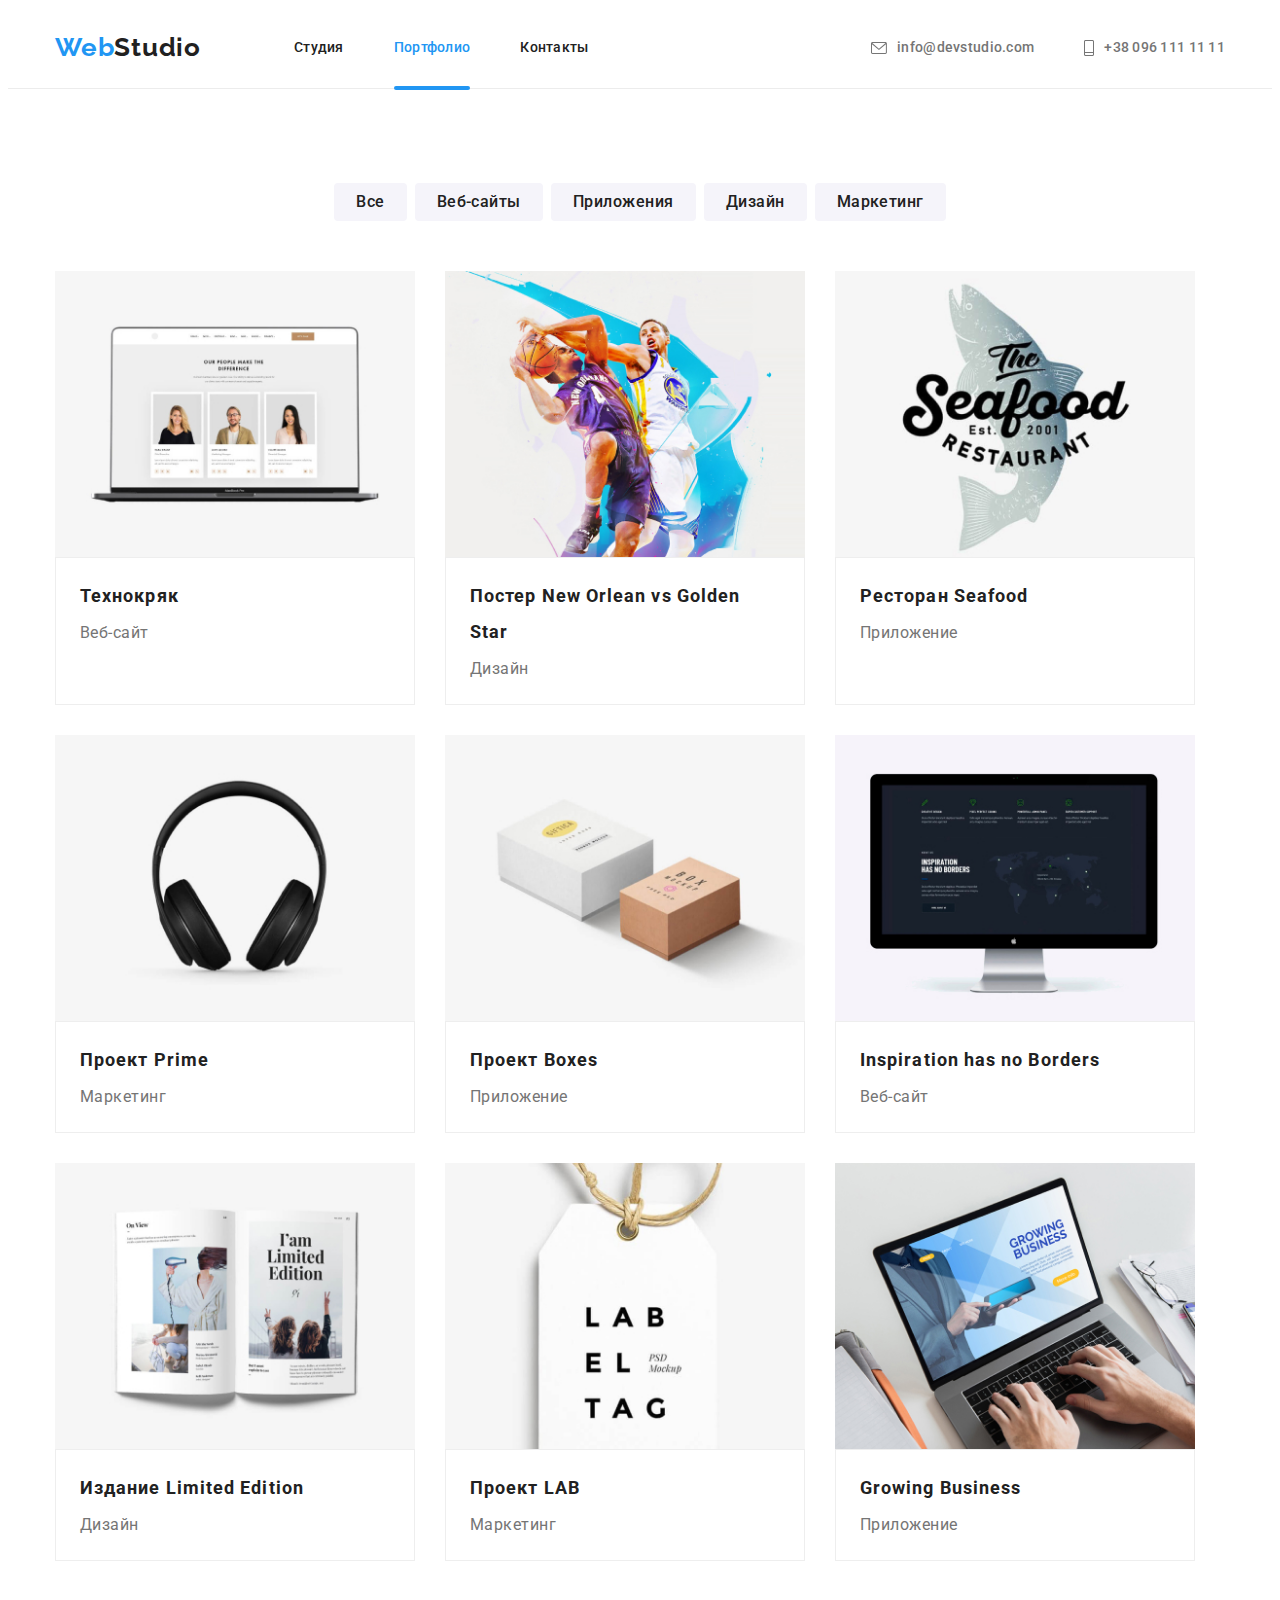
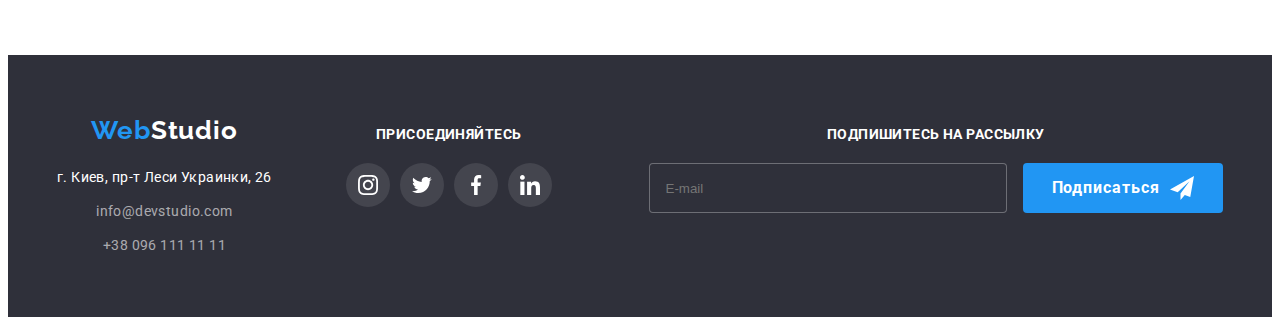
==== commit f26d3e44: "add hero background" ====
--- a/portfolio.html
+++ b/portfolio.html
@@ -149,7 +149,7 @@
             
                 <ul class="projects list">
                     <li class="projects-item">
-                        <a href=" " class="projects-link">
+                        <a href="" class="projects-link">
                             <div class="projects-overlay">
                                 <img src="images/технокряк.jpg" alt="технокряк" width="370" />
                                 <p class="projects-picture-text">Технокряк это современная площадка распространения коронавируса. Компании используют
--- a/css/main.min.css
+++ b/css/main.min.css
@@ -1,2 +1,2 @@
-:root{--primary-text-color: #212121;--title-text-color: #757575;--accent-color: #2196f3;--primary-white-color: #ffffff;--primery-bg-color: #e5e5e5;--secondary-bg-color: #2f303a;--fourth-bg-color: #f5f4fa;--nav-footer-color: rgba(255, 255, 255, 0.6)}.visually-hidden{position:absolute;white-space:nowrap;width:1px;height:1px;overflow:hidden;border:0;padding:0;clip:rect(0 0 0 0);clip-path:inset(50%);margin:-1px}html{box-sizing:border-box}body{font-family:"Roboto", "Verdana", sans-serif;background-color:var(--primary-white-color);color:var(--primary-text-color);font-family:Roboto, sans-serif}p,h1,h2,h3,h4,h5,h6{margin:0}ul{margin:0;padding:0}img{display:block}button{cursor:pointer;border:none}*,*::before,*::after{box-sizing:border-box}.list{padding:0;margin:0;list-style:none}.link{text-decoration:none}.container{width:100%;padding-left:15px;padding-right:15px;margin:0 auto 0 auto}@media screen and (min-width: 480px){.container{width:480px}}@media screen and (min-width: 768px){.container{width:768px}}@media screen and (min-width: 1200px){.container{width:1200px}}.backdrop{position:fixed;z-index:2;top:0;left:0;width:100vw;height:100vh;background:rgba(0,0,0,0.2);transition:opacity 500ms linear, visibility 500ms linear}.backdrop.is-hidden{opacity:0;pointer-events:none}.backdrop.is-hidden .modal{transform:translate(-50%, 0%) scale(0.5)}.modal{position:absolute;top:50%;left:50%;padding:40px;min-width:450px;min-height:609px;background-color:var(--primary-white-color);box-shadow:0px 1px 1px rgba(0,0,0,0.12),0px 4px 4px rgba(0,0,0,0.06),1px 4px 6px rgba(0,0,0,0.16);border-radius:4px;transform:translate(-50%, -50%) scale(1);transition:transform 3s cubic-bezier(0.4, 0, 0.2, 1)}@media screen and (min-width: 1200px){.modal{min-width:528px;min-height:581px}}.button-modal{position:absolute;display:flex;justify-content:center;align-items:center;top:8px;right:8px;width:30px;height:30px;outline:none;cursor:pointer;border-radius:50%;border:1px solid rgba(0,0,0,0.1);background-color:var(--primary-white-color);color:#000000;transition:color 250ms cubic-bezier(0.4, 0, 0.2, 1)}.button-modal:hover,.button-modal:focus{color:var(--accent-color)}.icon-close{fill:currentColor}.modal-form{display:flex;flex-direction:column}.modal-form-head{margin-bottom:12px;font-weight:700;font-size:20px;line-height:1.15;text-align:center;letter-spacing:0.03em;color:var(--primary-text-color)}.modal-form-field{margin-bottom:20px;font-weight:400;font-size:12px;line-height:1.16;letter-spacing:0.01em;color:var(--title-text-color)}.modal-form-wrapper{position:relative;display:block;margin-top:4px}.modal-form-input{width:100%;height:40px;padding-left:30px;border:1px solid rgba(33,33,33,0.2);border-radius:4px;transition:border-color 250ms cubic-bezier(0.4, 0, 0.2, 1)}.modal-form-input:focus{outline:none;border-color:var(--accent-color)}.modal-form-input:focus+.modal-form-icon{fill:var(--accent-color)}.modal-form-icon{display:block;width:18px;height:18px;position:absolute;top:50%;left:12px;transform:translateY(-50%);fill:var(--primary-text-color);transition:fill 250ms cubic-bezier(0.4, 0, 0.2, 1)}.modal-form-message{width:100%;height:120px;margin-top:4px;padding:12px 16px;border:1px solid rgba(33,33,33,0.2);border-radius:4px;resize:none;transition:border-color 250ms cubic-bezier(0.4, 0, 0.2, 1)}.modal-form-message::placeholder{font-family:Roboto;font-weight:400;font-size:14px;line-height:1, 14;letter-spacing:0.01em;color:rgba(117,117,117,0.5)}.modal-form-message:focus{outline:none;border-color:var(--accent-color)}.modal-form-checkbox-label{display:flex;align-items:center;justify-content:center;margin-bottom:30px;font-weight:400;font-size:12px;line-height:1.16;letter-spacing:0.03em;color:var(--title-text-color)}.modal-form-checkbox-label::before{display:block;content:"";width:18px;height:17px;margin-right:9px;border:1px solid var(--primary-text-color);cursor:pointer}@media screen and (min-width: 1200px){.modal-form-checkbox-label{font-size:14px;line-height:1.71}}.modal-form-checkbox:checked+.modal-form-checkbox-label::before{background-color:var(--accent-color);background-image:url(../images/check.svg);background-repeat:no-repeat;background-position:50% 50%}.modal-form-checkbox:focus+.modal-form-checkbox-label::before{outline:2px solid var(--accent-color)}.link-policy{color:var(--accent-color)}.modal-form-button{align-self:center;min-width:200px;height:50px;font-family:Roboto;font-weight:700;font-size:16px;line-height:1.87;text-align:center;letter-spacing:0.06em;color:var(--primary-white-color);background-color:var(--accent-color);box-shadow:0px 4px 4px rgba(0,0,0,0.15);border-radius:4px;transition:background-color 250ms cubic-bezier(0.4, 0, 0.2, 1)}.logo{padding-top:16px;padding-bottom:16px;font-family:"Raleway", sans-serif;font-weight:700;font-size:26px;line-height:1.19;text-decoration:none;letter-spacing:0.03em;transition:color 250ms linear}@media screen and (min-width: 768px){.logo{padding-top:26px;padding-bottom:26px}}@media screen and (min-width: 1200px){.logo{padding-top:24px;padding-bottom:25px}}.logo:hover{color:var(--accent-color)}.web{color:var(--accent-color)}.studio{color:var(--primary-text-color)}.header{border-bottom:1px solid #ececec}.header-nav{display:flex;align-items:center}.header-container{display:flex}.site-nav{display:none}@media screen and (min-width: 768px){.site-nav{display:flex;margin-left:88px;color:var(--primary-text-color);font-weight:500;font-size:14px;line-height:1.14;letter-spacing:0.02em;transition:color 250ms linear}}@media screen and (min-width: 1200px){.site-nav{display:flex;margin-left:93px;color:var(--primary-text-color);font-weight:500;font-size:14px;line-height:1.14;letter-spacing:0.02em;transition:color 250ms linear}}.site-nav__item:not(:last-child){margin-right:50px}.site-nav__link.current,.site-nav__link.current:focus{color:var(--accent-color)}.site-nav__link{display:flex;align-items:center;text-decoration:none;color:inherit;position:relative;transition:color 250ms cubic-bezier(0.4, 0, 0.2, 1)}.site-nav__link:hover,.site-nav__link:focus{color:var(--accent-color)}.site-nav__link.current:after{content:" ";background-color:var(--accent-color);width:100%;position:absolute;height:4px;border-radius:2px;display:block;top:46px}.header-contacts{display:none}@media screen and (min-width: 768px) and (max-width: 1200px){.header-contacts{display:flex;flex-direction:column;padding-top:21px;padding-bottom:21px;margin-left:auto;list-style:none;font-weight:500;letter-spacing:0.02em;line-height:1.14;font-size:14px}.header-contacts .link:hover,.header-contacts.link:focus{color:var(--accent-color)}}@media screen and (min-width: 1200px){.header-contacts{display:flex;align-items:center;padding-top:32px;padding-bottom:32px;padding-left:0;margin-top:0;margin-bottom:0;margin-left:auto;list-style:none;font-weight:500;letter-spacing:0.02em;line-height:1.14;font-size:14px}.header-contacts .link:hover,.header-contacts.link:focus{color:var(--accent-color)}}.header-contacts__link{display:flex;color:var(--title-text-color);align-items:center;text-decoration:none;color:inherit;position:relative;transition:color 250ms cubic-bezier(0.4, 0, 0.2, 1)}.header-contacts__link:hover,.header-contacts__link:focus{color:var(--accent-color)}.header-contacts__link:hover .header-contacts__icon-mail,.header-contacts__link:focus .header-contacts__icon-mail{fill:var(--accent-color)}.header-contacts__link:hover .header-contacts__icon-tel,.header-contacts__link:focus .header-contacts__icon-tel{fill:var(--accent-color)}.header-contacts__item{color:var(--title-text-color)}@media screen and (max-width: 1200px){.header-contacts__item:not(:last-child){margin-bottom:10px}}@media screen and (min-width: 1200px){.header-contacts__item:not(:last-child){margin-right:50px}}.header-contacts__icon-mail{fill:var(--title-text-color);margin-right:10px;width:16px;height:12px;transition:fill 250ms cubic-bezier(0.4, 0, 0.2, 1)}.header-contacts__icon-tel{fill:var(--title-text-color);margin-right:10px;width:10px;height:16px;transition:fill 250ms cubic-bezier(0.4, 0, 0.2, 1)}.open-btn{display:flex;align-items:center;justify-content:center;background-color:transparent;cursor:pointer;width:40px;height:40px;padding:0;border:none;margin-left:auto;margin-top:10px;margin-right:15px}.open-btn:hover,.open-btn:focus{color:var(--accent-color)}@media screen and (min-width: 768px){.open-btn{display:none}}@media screen and (min-width: 1200px){.open-btn{display:none}}.close-btn{display:flex;align-items:center;justify-content:center;background-color:transparent;cursor:pointer;width:40px;height:40px;padding:0;border:none;margin-left:auto;right:0;margin-top:10px}.close-btn:hover,.close-btn:focus{color:var(--accent-color)}@media screen and (min-width: 768px){.close-btn{display:none}}@media screen and (min-width: 1200px){.close-btn{display:none}}.mob-menu{position:fixed;z-index:100;top:0;left:0;width:100vw;height:100vh;background-color:var(--primary-white-color);opacity:0;visibility:hidden;pointer-events:none;transition:opacity 250ms linear, visibility 250ms linear}.mob-menu .container{position:relative;padding-left:40px;padding-right:40px;height:100%;display:flex;flex-direction:column;min-height:450px}.mob-menu-bottom{margin-top:auto}.mob-menu.is-open{opacity:1;visibility:visible;pointer-events:all}.mob-menu-item:not(:last-child){margin-bottom:36px}.mob-menu-link{font-weight:500;font-size:40px;line-height:1.17;letter-spacing:0.02em;text-decoration:none;color:var(--primary-text-color)}.mob-menu-link:hover,.mob-menu-link:focus{color:var(--accent-color)}.mob-contacts-list{margin-bottom:64px}.mob-contacts-item:not(:last-child){margin-bottom:32px}.mob-contacts-link{font-weight:500;font-size:24px;line-height:1.16;letter-spacing:0.02em;text-decoration:none;color:var(--title-text-color)}.mob-contacts-link-big{font-weight:500;font-size:34px;line-height:1.17;letter-spacing:0.02em;color:var(--accent-color)}.mob-social-list{display:flex;flex-wrap:wrap;margin-bottom:48px}.mob-social-link{font-weight:500;font-size:18px;line-height:1.22;letter-spacing:0.02em;color:var(--accent-color);text-decoration:none}.mob-social-item:not(:last-child){padding-right:10px;border-right:1px solid rgba(33,33,33,0.2);margin-right:10px}.mob-menu-bottom{margin-top:auto}.hero{padding-top:118px;padding-bottom:118px}@media screen and (min-width: 1200px){.hero{padding-top:200px;padding-bottom:200px}}.section-hero{background-color:var(--secondary-bg-color);text-align:center}.hero-title{color:var(--primary-white-color);font-weight:900;letter-spacing:0.06em;font-size:26px;line-height:1.62;margin-bottom:30px}@media screen and (min-width: 480px){.hero-title{margin:0 auto;width:360px}}@media screen and (min-width: 1200px){.hero-title{width:696px;height:120px;font-size:44px;line-height:1.37;margin-left:auto;margin-right:auto}}.overlay{max-width:1600px;margin-left:auto;margin-right:auto;background-image:linear-gradient(rgba(47,48,58,0.4), rgba(47,48,58,0.4)),url(../images/hero.jpg);background-repeat:no-repeat;background-size:cover;background-position:center}.button{color:var(--primary-white-color);background-color:var(--accent-color);font-weight:700;font-size:16px;line-height:1.87;letter-spacing:0.06em;font-family:inherit;display:block;margin:0 auto;min-width:200px;height:50px;margin-top:30px;border-radius:4px;transition:background-color 250ms cubic-bezier(0.4, 0, 0.2, 1)}.button:hover,.button:focus{background-color:var(--accent-color)}.section{background-color:var(--primary-white-color);padding-top:60px;padding-bottom:60px}@media screen and (min-width: 1200px){.section{padding-top:94px}}.section-container{margin-bottom:-30px}@media screen and (min-width: 768px){.section-container{display:flex;flex-wrap:wrap;margin-left:-30px}}.item{margin-bottom:30px}@media screen and (min-width: 768px){.item{flex-basis:calc(100% / 2 - 30px);margin-left:30px}}@media screen and (min-width: 1200px){.item{flex-basis:calc(100% / 4 - 30px)}}.item::before{content:"";display:block;height:120px;background-repeat:no-repeat;background-position:center;background-color:#f5f4fa;margin-bottom:30px}.icon-antenna::before{background-image:url(../images/antenna.svg)}.icon-clock::before{background-image:url(../images/clock.svg)}.icon-diagram::before{background-image:url(../images/diagram.svg)}.icon-astronaut::before{background-image:url(../images/astronaut.svg)}.section-title{color:var(--primary-text-color);font-family:Roboto;font-weight:700;text-align:center;font-size:14px;line-height:1.14;letter-spacing:0.03em;margin-bottom:10px}@media screen and (min-width: 768px){.section-title{text-align:left}}.section-text{color:var(--title-text-color);font-size:14px;line-height:1.71;letter-spacing:0.03em;width:100%}.works{display:none}@media screen and (min-width: 1200px){.works{display:block}}.section-box{background-color:var(--primary-white-color);padding-top:92px;padding-bottom:92px}.section-work{background-color:var(--primary-white-color);font-weight:700;font-size:36px;line-height:42px;text-align:center;letter-spacing:0.03em;margin-bottom:50px}.about-list{display:flex;flex-wrap:wrap;margin-left:-30px;margin-bottom:-30px}.about-item{flex-basis:calc((100% - 3 * 30px) / 3);margin-left:30px;margin-bottom:30px}.work-thumb{position:relative}.work-thumb::after{display:inline-block;position:absolute;content:"";width:100%;height:70px;background:rgba(47,48,58,0.8);bottom:0%}.thumb-text{display:flex;position:absolute;justify-content:center;align-items:center;bottom:0px;width:100%;height:70px;font-weight:700;font-size:14px;line-height:1.14px;text-align:center;letter-spacing:0.03em;text-transform:uppercase;z-index:1;color:var(--primary-white-color)}.command{background-color:var(--fourth-bg-color);padding-top:60px;padding-bottom:60px}@media screen and (min-width: 1200px){.command{padding-top:94px;padding-bottom:94px}}.command-title{margin-bottom:30px;color:var(--primary-text-color);font-weight:700;font-size:28px;line-height:1.17;letter-spacing:0.03em;text-align:center}@media screen and (min-width: 1200px){.command-title{font-size:36px;margin-bottom:50px}}.command-list{margin-bottom:-30px;display:flex;flex-wrap:wrap;margin-left:-30px;align-items:center;justify-content:center}@media screen and (min-width: 768px){.command-list{display:flex;flex-wrap:wrap;margin-left:-30px;align-items:center;justify-content:center}}.command-item{width:270px;margin-left:30px;margin-bottom:30px;box-shadow:0px 1px 3px rgba(0,0,0,0.12),0px 1px 1px rgba(0,0,0,0.14),0px 2px 1px rgba(0,0,0,0.2);border-radius:0px 0px 4px 4px}@media screen and (min-width: 768px){.command-item{margin-left:30px}}@media screen and (min-width: 1200px){.command-item{flex-basis:calc(100% / 4 - 30px)}}.command-subject{color:var(--primary-text-color);font-weight:500;font-size:16px;line-height:1.19;letter-spacing:0.03em;margin-bottom:10px;text-align:center}.command-item-description{background-color:var(--primary-white-color);padding-top:30px;padding-bottom:30px}.command-text{color:var(--title-text-color);font-size:16px;line-height:1.19;letter-spacing:0.03em;text-align:center;padding-bottom:16px}.social-list{display:flex;justify-content:center;padding:0;list-style:none}.social-item{width:44px;height:44px;border-radius:50%}.social-item:not(:last-child){margin-right:10px}.social-icon{fill:#afb1b8;transition:fill 250ms cubic-bezier(0.4, 0, 0.2, 1)}.social-link{width:100%;height:100%;border-radius:50%;display:flex;align-items:center;justify-content:center;transition:background-color 250ms cubic-bezier(0.4, 0, 0.2, 1)}.social-link:hover,.social-link:focus{background-color:var(--accent-color)}.social-link:hover .social-icon,.social-link:focus .social-icon{fill:var(--primary-white-color)}.clients{background-color:var(--primary-white-color);padding-top:60px;padding-bottom:60px}@media screen and (min-width: 1200px){.clients{padding-top:94px;padding-bottom:94px}}.title-clients{color:var(--primary-text-color);font-size:28px;line-height:1.17;letter-spacing:0.03em;text-align:center;margin-bottom:30px}@media screen and (min-width: 1200px){.title-clients{font-size:36px;margin-bottom:50px}}.logo-clients{display:flex;flex-wrap:wrap;list-style:none;justify-content:center;margin-bottom:-30px;margin-left:-30px}@media screen and (min-width: 1200px){.logo-clients{padding:0px;margin:0;margin-left:-30px}}.clients-item{flex-wrap:wrap;flex-basis:calc(100% / 2 - 30px);height:92px;margin-left:30px;margin-bottom:30px}@media screen and (min-width: 768px){.clients-item{flex-basis:calc(100% / 3 - 30px);flex-wrap:wrap}}@media screen and (min-width: 1200px){.clients-item{flex-basis:calc(100% / 6 - 30px)}}.clients-link{display:flex;align-items:center;justify-content:center;border:1px solid #afb1b8;border-radius:4px;width:100%;height:92px;transition:border-color 250ms cubic-bezier(0.4, 0, 0.2, 1),fill 250ms cubic-bezier(0.4, 0, 0.2, 1)}@media screen and (min-width: 768px){.clients-link{width:226px}}@media screen and (min-width: 1200px){.clients-link{width:170px}}.clients-link:hover,.clients-link:focus{border-color:var(--accent-color)}.clients-link:hover .logo-company,.clients-link:focus .logo-company{fill:var(--accent-color)}.logo-company{fill:#afb1b8;justify-content:center;align-items:center;transition:fill 250ms cubic-bezier(0.4, 0, 0.2, 1)}.footer-container{text-align:center;align-items:baseline}@media screen and (min-width: 768px){.footer-container{display:flex;flex-wrap:wrap;justify-content:space-around;flex-direction:row}}@media screen and (min-width: 1200px){.footer-container{display:flex}}.page-footer{color:var(--primary-white-color);background-color:var(--secondary-bg-color);padding-top:60px;padding-bottom:60px}.logo-footer{font-family:"Raleway", sans-serif;font-weight:700;font-size:26px;line-height:1.19;text-decoration:none;letter-spacing:0.03em;margin-bottom:20px;display:block}.web{color:var(--accent-color)}.studio-footer{color:var(--primary-white-color)}.page-footer .logo:hover{color:var(--accent-color)}.nav-footer .link{color:var(--nav-footer-color);font-style:normal;font-size:14px;line-height:1.71;letter-spacing:0.03em;transition:color 250ms cubic-bezier(0.4, 0, 0.2, 1)}.nav-footer .address{color:var(--primary-white-color);font-size:14px;line-height:1.71;letter-spacing:0.03em}.nav-footer .link:hover,.nav-footer .link:focus{color:var(--accent-color)}.about-address{margin-bottom:10px;display:block}.about-mail{margin-bottom:10px;display:block}.about-tel{display:block}.footer-right{width:206px;height:80px}@media screen and (max-width: 768px){.footer-right{margin:60px auto 60px auto}}@media screen and (min-width: 1200px){.footer-right{margin-left:70px}}.footer-right-list{list-style:none;display:flex}.footer-right-title{margin-top:0;margin-bottom:20px;font-family:"Roboto";font-weight:700;font-size:14px;line-height:1.14;letter-spacing:0.03em;text-transform:uppercase;color:var(--white)}.footer-right-item{border-radius:50%;display:flex;justify-content:center;align-items:center;width:44px;height:44px;background-color:rgba(255,255,255,0.1);fill:var(--primary-white-color)}.footer-right-item:not(:last-child){margin-right:10px}.footer-right-link{fill:var(--primary-white-color);display:flex;justify-content:center;align-items:center;width:44px;height:44px;border-radius:50%;transition:background-color 250ms cubic-bezier(0.4, 0, 0.2, 1)}.footer-right-link:hover,.footer-right-link:focus{background-color:var(--accent-color)}.footer-right-two{flex-direction:column;align-content:center}@media screen and (max-width: 1200px){.footer-right-two{padding-top:60px}}@media screen and (min-width: 1200px){.footer-right-two{margin-left:93px}}.right-two-label{display:flex;flex-direction:column;padding:0;margin-bottom:20px;font-family:"Roboto";font-weight:700;font-size:14px;line-height:1.14;letter-spacing:0.03em;text-transform:uppercase;color:var(--white)}.footer-input{width:358px;height:50px;padding-left:16px;color:var(--primary-white-color);background-color:var(--secondary-bg-color);border:1px solid rgba(255,255,255,0.3);box-sizing:border-box;border-radius:4px;margin-bottom:20px}.footer-button{display:inline-flex;justify-content:center;align-items:center;margin-left:12px;padding:10px 29px;color:var(--primary-white-color);background-color:var(--accent-color);font-weight:700;font-size:16px;line-height:1.87;letter-spacing:0.06em;font-family:inherit;min-width:200px;height:50px;background-color:var(--accent-color);border-radius:4px;transition:background-color 250ms cubic-bezier(0.4, 0, 0.2, 1)}.footer-button:hover,.footer-button:focus{background-color:var(--accent-color)}.button-footer-icon{margin-left:10px;width:24px;height:24px;fill:var(--primary-white-color)}.section-info{background-color:var(--primary-white-color);padding-top:60px;padding-bottom:60px}@media screen and (min-width: 768px){.section-info{padding-top:60px;padding-bottom:60px}}@media screen and (min-width: 1200px){.section-info{padding-top:94px;padding-bottom:94px}}.button-link{color:var(--primary-text-color);background-color:var(--fourth-bg-color);font-family:inherit;cursor:pointer;font-weight:500;font-size:16px;line-height:1.62;letter-spacing:0.03em;border-radius:4px;padding:6px 22px 6px 22px;transition:box-shadow 250ms cubic-bezier(0.4, 0, 0.2, 1),color 250ms cubic-bezier(0.4, 0, 0.2, 1),background-color 250ms cubic-bezier(0.4, 0, 0.2, 1)}.button-link:hover,.button-link:focus{color:var(--primary-white-color);background-color:var(--accent-color);box-shadow:0px 3px 1px rgba(0,0,0,0.1),0px 1px 2px rgba(0,0,0,0.08),0px 2px 2px rgba(0,0,0,0.12)}.btn-info{display:flex;flex-wrap:wrap;margin-bottom:40px}@media screen and (min-width: 768px){.btn-info{margin-bottom:30px;justify-content:center}}@media screen and (min-width: 1200px){.btn-info{display:flex;margin-bottom:50px;justify-content:center}}.btn-item:not(:last-child){margin-right:8px}@media screen and (max-width: 768px){.btn-item:not(:last-child){margin-right:8px;margin-bottom:15px}}.projects{display:flex;flex-wrap:wrap}.projects-item{width:370px;flex-basis:calc((100% - 3 * 30px) / 3);margin-right:30px;margin-bottom:30px}.projects-item:nth-child(3n){margin-right:0}.projects-item:nth-last-child(-n+3){margin-bottom:0}.projects-link{display:block;text-decoration:none;transition:box-shadow 250ms cubic-bezier(0.4, 0, 0.2, 1)}.projects-link:hover{box-shadow:0px 1px 1px rgba(0,0,0,0.12),0px 4px 4px rgba(0,0,0,0.06),1px 4px 6px rgba(0,0,0,0.16)}.projects-description{padding:20px 24px 20px 24px;border:1px solid #eeeeee;box-sizing:border-box}.projects-title{color:var(--primary-text-color);font-size:18px;line-height:2;letter-spacing:0.06em;margin-bottom:4px}.projects-text{color:var(--title-text-color);font-size:16px;line-height:1.87;letter-spacing:0.03em}.projects-item{cursor:pointer}.projects-overlay{position:relative;overflow:hidden}.projects-picture-text{position:absolute;opacity:1;display:flex;top:0;left:0;color:var(--primary-white-color);font-size:18px;line-height:1.56;letter-spacing:0.03em;background-color:var(--accent-color);padding:63px 24px;height:100%;width:100%;transform:translateY(100%);transition:transform 250ms cubic-bezier(0.4, 0, 0.2, 1)}.projects-item:hover .projects-picture-text{transform:translateY(0)}
+:root{--primary-text-color: #212121;--title-text-color: #757575;--accent-color: #2196f3;--primary-white-color: #ffffff;--primery-bg-color: #e5e5e5;--secondary-bg-color: #2f303a;--fourth-bg-color: #f5f4fa;--nav-footer-color: rgba(255, 255, 255, 0.6)}.visually-hidden{position:absolute;white-space:nowrap;width:1px;height:1px;overflow:hidden;border:0;padding:0;clip:rect(0 0 0 0);clip-path:inset(50%);margin:-1px}html{box-sizing:border-box}body{font-family:"Roboto", "Verdana", sans-serif;background-color:var(--primary-white-color);color:var(--primary-text-color);font-family:Roboto, sans-serif}p,h1,h2,h3,h4,h5,h6{margin:0}ul{margin:0;padding:0}img{display:block;max-width:100%;height:auto}button{cursor:pointer;border:none}*,*::before,*::after{box-sizing:border-box}.list{padding:0;margin:0;list-style:none}.link{text-decoration:none}.container{width:100%;padding-left:15px;padding-right:15px;margin:0 auto 0 auto}@media screen and (min-width: 480px){.container{width:480px}}@media screen and (min-width: 768px){.container{width:768px}}@media screen and (min-width: 1200px){.container{width:1200px}}.backdrop{position:fixed;z-index:2;top:0;left:0;width:100vw;height:100vh;background:rgba(0,0,0,0.2);transition:opacity 500ms linear, visibility 500ms linear}.backdrop.is-hidden{opacity:0;pointer-events:none}.backdrop.is-hidden .modal{transform:translate(-50%, 0%) scale(0.5)}.modal{position:absolute;top:50%;left:50%;padding:40px;min-width:450px;min-height:609px;background-color:var(--primary-white-color);box-shadow:0px 1px 1px rgba(0,0,0,0.12),0px 4px 4px rgba(0,0,0,0.06),1px 4px 6px rgba(0,0,0,0.16);border-radius:4px;transform:translate(-50%, -50%) scale(1);transition:transform 3s cubic-bezier(0.4, 0, 0.2, 1)}@media screen and (min-width: 1200px){.modal{min-width:528px;min-height:581px}}.button-modal{position:absolute;display:flex;justify-content:center;align-items:center;top:8px;right:8px;width:30px;height:30px;outline:none;cursor:pointer;border-radius:50%;border:1px solid rgba(0,0,0,0.1);background-color:var(--primary-white-color);color:#000000;transition:color 250ms cubic-bezier(0.4, 0, 0.2, 1)}.button-modal:hover,.button-modal:focus{color:var(--accent-color)}.icon-close{fill:currentColor}.modal-form{display:flex;flex-direction:column}.modal-form-head{margin-bottom:12px;font-weight:700;font-size:20px;line-height:1.15;text-align:center;letter-spacing:0.03em;color:var(--primary-text-color)}.modal-form-field{margin-bottom:20px;font-weight:400;font-size:12px;line-height:1.16;letter-spacing:0.01em;color:var(--title-text-color)}.modal-form-wrapper{position:relative;display:block;margin-top:4px}.modal-form-input{width:100%;height:40px;padding-left:30px;border:1px solid rgba(33,33,33,0.2);border-radius:4px;transition:border-color 250ms cubic-bezier(0.4, 0, 0.2, 1)}.modal-form-input:focus{outline:none;border-color:var(--accent-color)}.modal-form-input:focus+.modal-form-icon{fill:var(--accent-color)}.modal-form-icon{display:block;width:18px;height:18px;position:absolute;top:50%;left:12px;transform:translateY(-50%);fill:var(--primary-text-color);transition:fill 250ms cubic-bezier(0.4, 0, 0.2, 1)}.modal-form-message{width:100%;height:120px;margin-top:4px;padding:12px 16px;border:1px solid rgba(33,33,33,0.2);border-radius:4px;resize:none;transition:border-color 250ms cubic-bezier(0.4, 0, 0.2, 1)}.modal-form-message::placeholder{font-family:Roboto;font-weight:400;font-size:14px;line-height:1, 14;letter-spacing:0.01em;color:rgba(117,117,117,0.5)}.modal-form-message:focus{outline:none;border-color:var(--accent-color)}.modal-form-checkbox-label{display:flex;align-items:center;justify-content:center;margin-bottom:30px;font-weight:400;font-size:12px;line-height:1.16;letter-spacing:0.03em;color:var(--title-text-color)}.modal-form-checkbox-label::before{display:block;content:"";width:18px;height:17px;margin-right:9px;border:1px solid var(--primary-text-color);cursor:pointer}@media screen and (min-width: 1200px){.modal-form-checkbox-label{font-size:14px;line-height:1.71}}.modal-form-checkbox:checked+.modal-form-checkbox-label::before{background-color:var(--accent-color);background-image:url(../images/check.svg);background-repeat:no-repeat;background-position:50% 50%}.modal-form-checkbox:focus+.modal-form-checkbox-label::before{outline:2px solid var(--accent-color)}.link-policy{color:var(--accent-color)}.modal-form-button{align-self:center;min-width:200px;height:50px;font-family:Roboto;font-weight:700;font-size:16px;line-height:1.87;text-align:center;letter-spacing:0.06em;color:var(--primary-white-color);background-color:var(--accent-color);box-shadow:0px 4px 4px rgba(0,0,0,0.15);border-radius:4px;transition:background-color 250ms cubic-bezier(0.4, 0, 0.2, 1)}.logo{padding-top:16px;padding-bottom:16px;font-family:"Raleway", sans-serif;font-weight:700;font-size:26px;line-height:1.19;text-decoration:none;letter-spacing:0.03em;transition:color 250ms linear}@media screen and (min-width: 768px){.logo{padding-top:26px;padding-bottom:26px}}@media screen and (min-width: 1200px){.logo{padding-top:24px;padding-bottom:25px}}.logo:hover{color:var(--accent-color)}.web{color:var(--accent-color)}.studio{color:var(--primary-text-color)}.header{border-bottom:1px solid #ececec}.header-nav{display:flex;align-items:center}.header-container{display:flex}.site-nav{display:none}@media screen and (min-width: 768px){.site-nav{display:flex;margin-left:88px;color:var(--primary-text-color);font-weight:500;font-size:14px;line-height:1.14;letter-spacing:0.02em;transition:color 250ms linear}}@media screen and (min-width: 1200px){.site-nav{display:flex;margin-left:93px;color:var(--primary-text-color);font-weight:500;font-size:14px;line-height:1.14;letter-spacing:0.02em;transition:color 250ms linear}}.site-nav__item:not(:last-child){margin-right:50px}.site-nav__link.current,.site-nav__link.current:focus{color:var(--accent-color)}.site-nav__link{display:flex;align-items:center;text-decoration:none;color:inherit;position:relative;transition:color 250ms cubic-bezier(0.4, 0, 0.2, 1)}.site-nav__link:hover,.site-nav__link:focus{color:var(--accent-color)}.site-nav__link.current:after{content:" ";background-color:var(--accent-color);width:100%;position:absolute;height:4px;border-radius:2px;display:block;top:46px}.header-contacts{display:none}@media screen and (min-width: 768px) and (max-width: 1200px){.header-contacts{display:flex;flex-direction:column;padding-top:21px;padding-bottom:21px;margin-left:auto;list-style:none;font-weight:500;letter-spacing:0.02em;line-height:1.14;font-size:14px}.header-contacts .link:hover,.header-contacts.link:focus{color:var(--accent-color)}}@media screen and (min-width: 1200px){.header-contacts{display:flex;align-items:center;padding-top:32px;padding-bottom:32px;padding-left:0;margin-top:0;margin-bottom:0;margin-left:auto;list-style:none;font-weight:500;letter-spacing:0.02em;line-height:1.14;font-size:14px}.header-contacts .link:hover,.header-contacts.link:focus{color:var(--accent-color)}}.header-contacts__link{display:flex;color:var(--title-text-color);align-items:center;text-decoration:none;color:inherit;position:relative;transition:color 250ms cubic-bezier(0.4, 0, 0.2, 1)}.header-contacts__link:hover,.header-contacts__link:focus{color:var(--accent-color)}.header-contacts__link:hover .header-contacts__icon-mail,.header-contacts__link:focus .header-contacts__icon-mail{fill:var(--accent-color)}.header-contacts__link:hover .header-contacts__icon-tel,.header-contacts__link:focus .header-contacts__icon-tel{fill:var(--accent-color)}.header-contacts__item{color:var(--title-text-color)}@media screen and (max-width: 1200px){.header-contacts__item:not(:last-child){margin-bottom:10px}}@media screen and (min-width: 1200px){.header-contacts__item:not(:last-child){margin-right:50px}}.header-contacts__icon-mail{fill:var(--title-text-color);margin-right:10px;width:16px;height:12px;transition:fill 250ms cubic-bezier(0.4, 0, 0.2, 1)}.header-contacts__icon-tel{fill:var(--title-text-color);margin-right:10px;width:10px;height:16px;transition:fill 250ms cubic-bezier(0.4, 0, 0.2, 1)}.open-btn{display:flex;align-items:center;justify-content:center;background-color:transparent;cursor:pointer;width:40px;height:40px;padding:0;border:none;margin-left:auto;margin-top:10px;margin-right:15px}.open-btn:hover,.open-btn:focus{color:var(--accent-color)}@media screen and (min-width: 768px){.open-btn{display:none}}@media screen and (min-width: 1200px){.open-btn{display:none}}.close-btn{display:flex;align-items:center;justify-content:center;background-color:transparent;cursor:pointer;width:40px;height:40px;padding:0;border:none;margin-left:auto;right:0;margin-top:10px}.close-btn:hover,.close-btn:focus{color:var(--accent-color)}@media screen and (min-width: 768px){.close-btn{display:none}}@media screen and (min-width: 1200px){.close-btn{display:none}}.mob-menu{position:fixed;z-index:100;top:0;left:0;width:100vw;height:100vh;background-color:var(--primary-white-color);opacity:0;visibility:hidden;pointer-events:none;transition:opacity 250ms linear, visibility 250ms linear}.mob-menu .container{position:relative;padding-left:40px;padding-right:40px;height:100%;display:flex;flex-direction:column;min-height:450px}.mob-menu-bottom{margin-top:auto}.mob-menu.is-open{opacity:1;visibility:visible;pointer-events:all}.mob-menu-item:not(:last-child){margin-bottom:36px}.mob-menu-link{font-weight:500;font-size:40px;line-height:1.17;letter-spacing:0.02em;text-decoration:none;color:var(--primary-text-color)}.mob-menu-link:hover,.mob-menu-link:focus{color:var(--accent-color)}.mob-contacts-list{margin-bottom:64px}.mob-contacts-item:not(:last-child){margin-bottom:32px}.mob-contacts-link{font-weight:500;font-size:24px;line-height:1.16;letter-spacing:0.02em;text-decoration:none;color:var(--title-text-color)}.mob-contacts-link-big{font-weight:500;font-size:34px;line-height:1.17;letter-spacing:0.02em;color:var(--accent-color)}.mob-social-list{display:flex;flex-wrap:wrap;margin-bottom:48px}.mob-social-link{font-weight:500;font-size:18px;line-height:1.22;letter-spacing:0.02em;color:var(--accent-color);text-decoration:none}.mob-social-item:not(:last-child){padding-right:10px;border-right:1px solid rgba(33,33,33,0.2);margin-right:10px}.mob-menu-bottom{margin-top:auto}.hero{padding-top:118px;padding-bottom:118px;margin-left:auto;margin-right:auto;background-image:linear-gradient(rgba(47,48,58,0.4), rgba(47,48,58,0.4)),url(../images/hero/hero.jpg);background-repeat:no-repeat;background-size:cover;background-position:center;max-width:480px;height:400px}@media (min-device-pixel-ratio: 2), (min-resolution: 192dpi), (min-resolution: 2dppx){.hero{background-image:linear-gradient(rgba(47,48,58,0.4), rgba(47,48,58,0.4)),url(../images/hero/hero2x.jpg)}}@media screen and (min-width: 768px){.hero{background-image:linear-gradient(rgba(47,48,58,0.4), rgba(47,48,58,0.4)),url(../images/hero/hero-tablet.jpg);max-width:768px}}@media screen and (min-width: 768px) and (min-device-pixel-ratio: 2), screen and (min-width: 768px) and (min-resolution: 192dpi), screen and (min-width: 768px) and (min-resolution: 2dppx){.hero{background-image:linear-gradient(rgba(47,48,58,0.4), rgba(47,48,58,0.4)),url(../images/hero/hero-tablet2x.jpg)}}@media screen and (min-width: 1200px){.hero{padding-top:200px;padding-bottom:200px;background-image:linear-gradient(rgba(47,48,58,0.4), rgba(47,48,58,0.4)),url(../images/hero/hero-desktop.jpg);max-width:1600px;height:600px}}@media screen and (min-width: 1200px) and (min-device-pixel-ratio: 2), screen and (min-width: 1200px) and (min-resolution: 192dpi), screen and (min-width: 1200px) and (min-resolution: 2dppx){.hero{background-image:linear-gradient(rgba(47,48,58,0.4), rgba(47,48,58,0.4)),url(../images/hero/hero-desktop2x.jpg)}}.section-hero{background-color:var(--secondary-bg-color);text-align:center}.hero-title{color:var(--primary-white-color);font-weight:900;letter-spacing:0.06em;font-size:26px;line-height:1.62;margin-bottom:30px}@media screen and (min-width: 480px){.hero-title{margin:0 auto;width:360px}}@media screen and (min-width: 1200px){.hero-title{width:696px;height:120px;font-size:44px;line-height:1.37;margin-left:auto;margin-right:auto}}.button{color:var(--primary-white-color);background-color:var(--accent-color);font-weight:700;font-size:16px;line-height:1.87;letter-spacing:0.06em;font-family:inherit;display:block;margin:0 auto;min-width:200px;height:50px;margin-top:30px;border-radius:4px;transition:background-color 250ms cubic-bezier(0.4, 0, 0.2, 1)}.button:hover,.button:focus{background-color:var(--accent-color)}.section{background-color:var(--primary-white-color);padding-top:60px;padding-bottom:60px}@media screen and (min-width: 1200px){.section{padding-top:94px}}.section-container{margin-bottom:-30px}@media screen and (min-width: 768px){.section-container{display:flex;flex-wrap:wrap;margin-left:-30px}}.item{margin-bottom:30px}@media screen and (min-width: 768px){.item{flex-basis:calc(100% / 2 - 30px);margin-left:30px}}@media screen and (min-width: 1200px){.item{flex-basis:calc(100% / 4 - 30px)}}.item::before{content:"";display:block;height:120px;background-repeat:no-repeat;background-position:center;background-color:#f5f4fa;margin-bottom:30px}.icon-antenna::before{background-image:url(../images/antenna.svg)}.icon-clock::before{background-image:url(../images/clock.svg)}.icon-diagram::before{background-image:url(../images/diagram.svg)}.icon-astronaut::before{background-image:url(../images/astronaut.svg)}.section-title{color:var(--primary-text-color);font-family:Roboto;font-weight:700;text-align:center;font-size:14px;line-height:1.14;letter-spacing:0.03em;margin-bottom:10px}@media screen and (min-width: 768px){.section-title{text-align:left}}.section-text{color:var(--title-text-color);font-size:14px;line-height:1.71;letter-spacing:0.03em;width:100%}.works{display:none}@media screen and (min-width: 1200px){.works{display:block}}.section-box{background-color:var(--primary-white-color);padding-top:92px;padding-bottom:92px}.section-work{background-color:var(--primary-white-color);font-weight:700;font-size:36px;line-height:42px;text-align:center;letter-spacing:0.03em;margin-bottom:50px}.about-list{display:flex;flex-wrap:wrap;margin-left:-30px;margin-bottom:-30px}.about-item{flex-basis:calc((100% - 3 * 30px) / 3);margin-left:30px;margin-bottom:30px}.work-thumb{position:relative}.work-thumb::after{display:inline-block;position:absolute;content:"";width:100%;height:70px;background:rgba(47,48,58,0.8);bottom:0%}.thumb-text{display:flex;position:absolute;justify-content:center;align-items:center;bottom:0px;width:100%;height:70px;font-weight:700;font-size:14px;line-height:1.14px;text-align:center;letter-spacing:0.03em;text-transform:uppercase;z-index:1;color:var(--primary-white-color)}.command{background-color:var(--fourth-bg-color);padding-top:60px;padding-bottom:60px}@media screen and (min-width: 1200px){.command{padding-top:94px;padding-bottom:94px}}.command-title{margin-bottom:30px;color:var(--primary-text-color);font-weight:700;font-size:28px;line-height:1.17;letter-spacing:0.03em;text-align:center}@media screen and (min-width: 1200px){.command-title{font-size:36px;margin-bottom:50px}}.command-list{margin-bottom:-30px;display:flex;flex-wrap:wrap;margin-left:-30px;align-items:center;justify-content:center}@media screen and (min-width: 768px){.command-list{display:flex;flex-wrap:wrap;margin-left:-30px;align-items:center;justify-content:center}}.command-item{width:270px;margin-left:30px;margin-bottom:30px;box-shadow:0px 1px 3px rgba(0,0,0,0.12),0px 1px 1px rgba(0,0,0,0.14),0px 2px 1px rgba(0,0,0,0.2);border-radius:0px 0px 4px 4px}@media screen and (min-width: 768px){.command-item{margin-left:30px}}@media screen and (min-width: 1200px){.command-item{flex-basis:calc(100% / 4 - 30px)}}.command-subject{color:var(--primary-text-color);font-weight:500;font-size:16px;line-height:1.19;letter-spacing:0.03em;margin-bottom:10px;text-align:center}.command-item-description{background-color:var(--primary-white-color);padding-top:30px;padding-bottom:30px}.command-text{color:var(--title-text-color);font-size:16px;line-height:1.19;letter-spacing:0.03em;text-align:center;padding-bottom:16px}.social-list{display:flex;justify-content:center;padding:0;list-style:none}.social-item{width:44px;height:44px;border-radius:50%}.social-item:not(:last-child){margin-right:10px}.social-icon{fill:#afb1b8;transition:fill 250ms cubic-bezier(0.4, 0, 0.2, 1)}.social-link{width:100%;height:100%;border-radius:50%;display:flex;align-items:center;justify-content:center;transition:background-color 250ms cubic-bezier(0.4, 0, 0.2, 1)}.social-link:hover,.social-link:focus{background-color:var(--accent-color)}.social-link:hover .social-icon,.social-link:focus .social-icon{fill:var(--primary-white-color)}.clients{background-color:var(--primary-white-color);padding-top:60px;padding-bottom:60px}@media screen and (min-width: 1200px){.clients{padding-top:94px;padding-bottom:94px}}.title-clients{color:var(--primary-text-color);font-size:28px;line-height:1.17;letter-spacing:0.03em;text-align:center;margin-bottom:30px}@media screen and (min-width: 1200px){.title-clients{font-size:36px;margin-bottom:50px}}.logo-clients{display:flex;flex-wrap:wrap;list-style:none;justify-content:center;margin-bottom:-30px;margin-left:-30px}@media screen and (min-width: 1200px){.logo-clients{padding:0px;margin:0;margin-left:-30px}}.clients-item{flex-wrap:wrap;flex-basis:calc(100% / 2 - 30px);height:92px;margin-left:30px;margin-bottom:30px}@media screen and (min-width: 768px){.clients-item{flex-basis:calc(100% / 3 - 30px);flex-wrap:wrap}}@media screen and (min-width: 1200px){.clients-item{flex-basis:calc(100% / 6 - 30px)}}.clients-link{display:flex;align-items:center;justify-content:center;border:1px solid #afb1b8;border-radius:4px;width:100%;height:92px;transition:border-color 250ms cubic-bezier(0.4, 0, 0.2, 1),fill 250ms cubic-bezier(0.4, 0, 0.2, 1)}@media screen and (min-width: 768px){.clients-link{width:226px}}@media screen and (min-width: 1200px){.clients-link{width:170px}}.clients-link:hover,.clients-link:focus{border-color:var(--accent-color)}.clients-link:hover .logo-company,.clients-link:focus .logo-company{fill:var(--accent-color)}.logo-company{fill:#afb1b8;justify-content:center;align-items:center;transition:fill 250ms cubic-bezier(0.4, 0, 0.2, 1)}.footer-container{text-align:center;align-items:baseline}@media screen and (min-width: 768px){.footer-container{display:flex;flex-wrap:wrap;justify-content:space-around;flex-direction:row}}@media screen and (min-width: 1200px){.footer-container{display:flex}}.page-footer{color:var(--primary-white-color);background-color:var(--secondary-bg-color);padding-top:60px;padding-bottom:60px}.logo-footer{font-family:"Raleway", sans-serif;font-weight:700;font-size:26px;line-height:1.19;text-decoration:none;letter-spacing:0.03em;margin-bottom:20px;display:block}.web{color:var(--accent-color)}.studio-footer{color:var(--primary-white-color)}.page-footer .logo:hover{color:var(--accent-color)}.nav-footer .link{color:var(--nav-footer-color);font-style:normal;font-size:14px;line-height:1.71;letter-spacing:0.03em;transition:color 250ms cubic-bezier(0.4, 0, 0.2, 1)}.nav-footer .address{color:var(--primary-white-color);font-size:14px;line-height:1.71;letter-spacing:0.03em}.nav-footer .link:hover,.nav-footer .link:focus{color:var(--accent-color)}.about-address{margin-bottom:10px;display:block}.about-mail{margin-bottom:10px;display:block}.about-tel{display:block}.footer-right{width:206px;height:80px}@media screen and (max-width: 768px){.footer-right{margin:60px auto 60px auto}}@media screen and (min-width: 1200px){.footer-right{margin-left:70px}}.footer-right-list{list-style:none;display:flex}.footer-right-title{margin-top:0;margin-bottom:20px;font-family:"Roboto";font-weight:700;font-size:14px;line-height:1.14;letter-spacing:0.03em;text-transform:uppercase;color:var(--white)}.footer-right-item{border-radius:50%;display:flex;justify-content:center;align-items:center;width:44px;height:44px;background-color:rgba(255,255,255,0.1);fill:var(--primary-white-color)}.footer-right-item:not(:last-child){margin-right:10px}.footer-right-link{fill:var(--primary-white-color);display:flex;justify-content:center;align-items:center;width:44px;height:44px;border-radius:50%;transition:background-color 250ms cubic-bezier(0.4, 0, 0.2, 1)}.footer-right-link:hover,.footer-right-link:focus{background-color:var(--accent-color)}.footer-right-two{flex-direction:column;align-content:center}@media screen and (max-width: 1200px){.footer-right-two{padding-top:60px}}@media screen and (min-width: 1200px){.footer-right-two{margin-left:93px}}.right-two-label{display:flex;flex-direction:column;padding:0;margin-bottom:20px;font-family:"Roboto";font-weight:700;font-size:14px;line-height:1.14;letter-spacing:0.03em;text-transform:uppercase;color:var(--white)}.footer-input{width:358px;height:50px;padding-left:16px;color:var(--primary-white-color);background-color:var(--secondary-bg-color);border:1px solid rgba(255,255,255,0.3);box-sizing:border-box;border-radius:4px;margin-bottom:20px}.footer-button{display:inline-flex;justify-content:center;align-items:center;margin-left:12px;padding:10px 29px;color:var(--primary-white-color);background-color:var(--accent-color);font-weight:700;font-size:16px;line-height:1.87;letter-spacing:0.06em;font-family:inherit;min-width:200px;height:50px;background-color:var(--accent-color);border-radius:4px;transition:background-color 250ms cubic-bezier(0.4, 0, 0.2, 1)}.footer-button:hover,.footer-button:focus{background-color:var(--accent-color)}.button-footer-icon{margin-left:10px;width:24px;height:24px;fill:var(--primary-white-color)}.section-info{background-color:var(--primary-white-color);padding-top:60px;padding-bottom:60px}@media screen and (min-width: 768px){.section-info{padding-top:60px;padding-bottom:60px}}@media screen and (min-width: 1200px){.section-info{padding-top:94px;padding-bottom:94px}}.button-link{color:var(--primary-text-color);background-color:var(--fourth-bg-color);font-family:inherit;cursor:pointer;font-weight:500;font-size:16px;line-height:1.62;letter-spacing:0.03em;border-radius:4px;padding:6px 22px 6px 22px;transition:box-shadow 250ms cubic-bezier(0.4, 0, 0.2, 1),color 250ms cubic-bezier(0.4, 0, 0.2, 1),background-color 250ms cubic-bezier(0.4, 0, 0.2, 1)}.button-link:hover,.button-link:focus{color:var(--primary-white-color);background-color:var(--accent-color);box-shadow:0px 3px 1px rgba(0,0,0,0.1),0px 1px 2px rgba(0,0,0,0.08),0px 2px 2px rgba(0,0,0,0.12)}.btn-info{display:flex;flex-wrap:wrap;margin-bottom:40px}@media screen and (min-width: 768px){.btn-info{margin-bottom:30px;justify-content:center}}@media screen and (min-width: 1200px){.btn-info{display:flex;margin-bottom:50px;justify-content:center}}.btn-item:not(:last-child){margin-right:8px}@media screen and (max-width: 768px){.btn-item:not(:last-child){margin-right:8px;margin-bottom:15px}}.projects{display:flex;flex-wrap:wrap}.projects-item{display:flex;margin-bottom:30px}@media screen and (min-width: 768px){.projects-item{width:100%;margin-right:30px;flex-basis:calc((100% - 2 * 30px) / 2)}}@media screen and (min-width: 1200px){.projects-item{width:370px;flex-basis:calc((100% - 3 * 30px) / 3);margin-right:30px}.projects-item:nth-child(3n){margin-right:0}.projects-item:nth-last-child(-n+3){margin-bottom:0}}.projects-link{display:flex;flex-direction:column;text-decoration:none;transition:box-shadow 250ms cubic-bezier(0.4, 0, 0.2, 1)}.projects-link:hover{box-shadow:0px 1px 1px rgba(0,0,0,0.12),0px 4px 4px rgba(0,0,0,0.06),1px 4px 6px rgba(0,0,0,0.16)}.projects-description{padding:20px 24px 20px 24px;border:1px solid #eeeeee;box-sizing:border-box;flex-grow:1}.projects-title{color:var(--primary-text-color);font-size:18px;line-height:2;letter-spacing:0.06em;margin-bottom:4px}.projects-text{color:var(--title-text-color);font-size:16px;line-height:1.87;letter-spacing:0.03em}.projects-item{cursor:pointer}.projects-overlay{position:relative;overflow:hidden}.projects-picture-text{position:absolute;opacity:1;display:flex;top:0;left:0;color:var(--primary-white-color);font-size:18px;line-height:1.56;letter-spacing:0.03em;background-color:var(--accent-color);padding:63px 24px;height:100%;width:100%;transform:translateY(100%);transition:transform 250ms cubic-bezier(0.4, 0, 0.2, 1)}.projects-item:hover .projects-picture-text{transform:translateY(0)}
 /*# sourceMappingURL=main.min.css.map */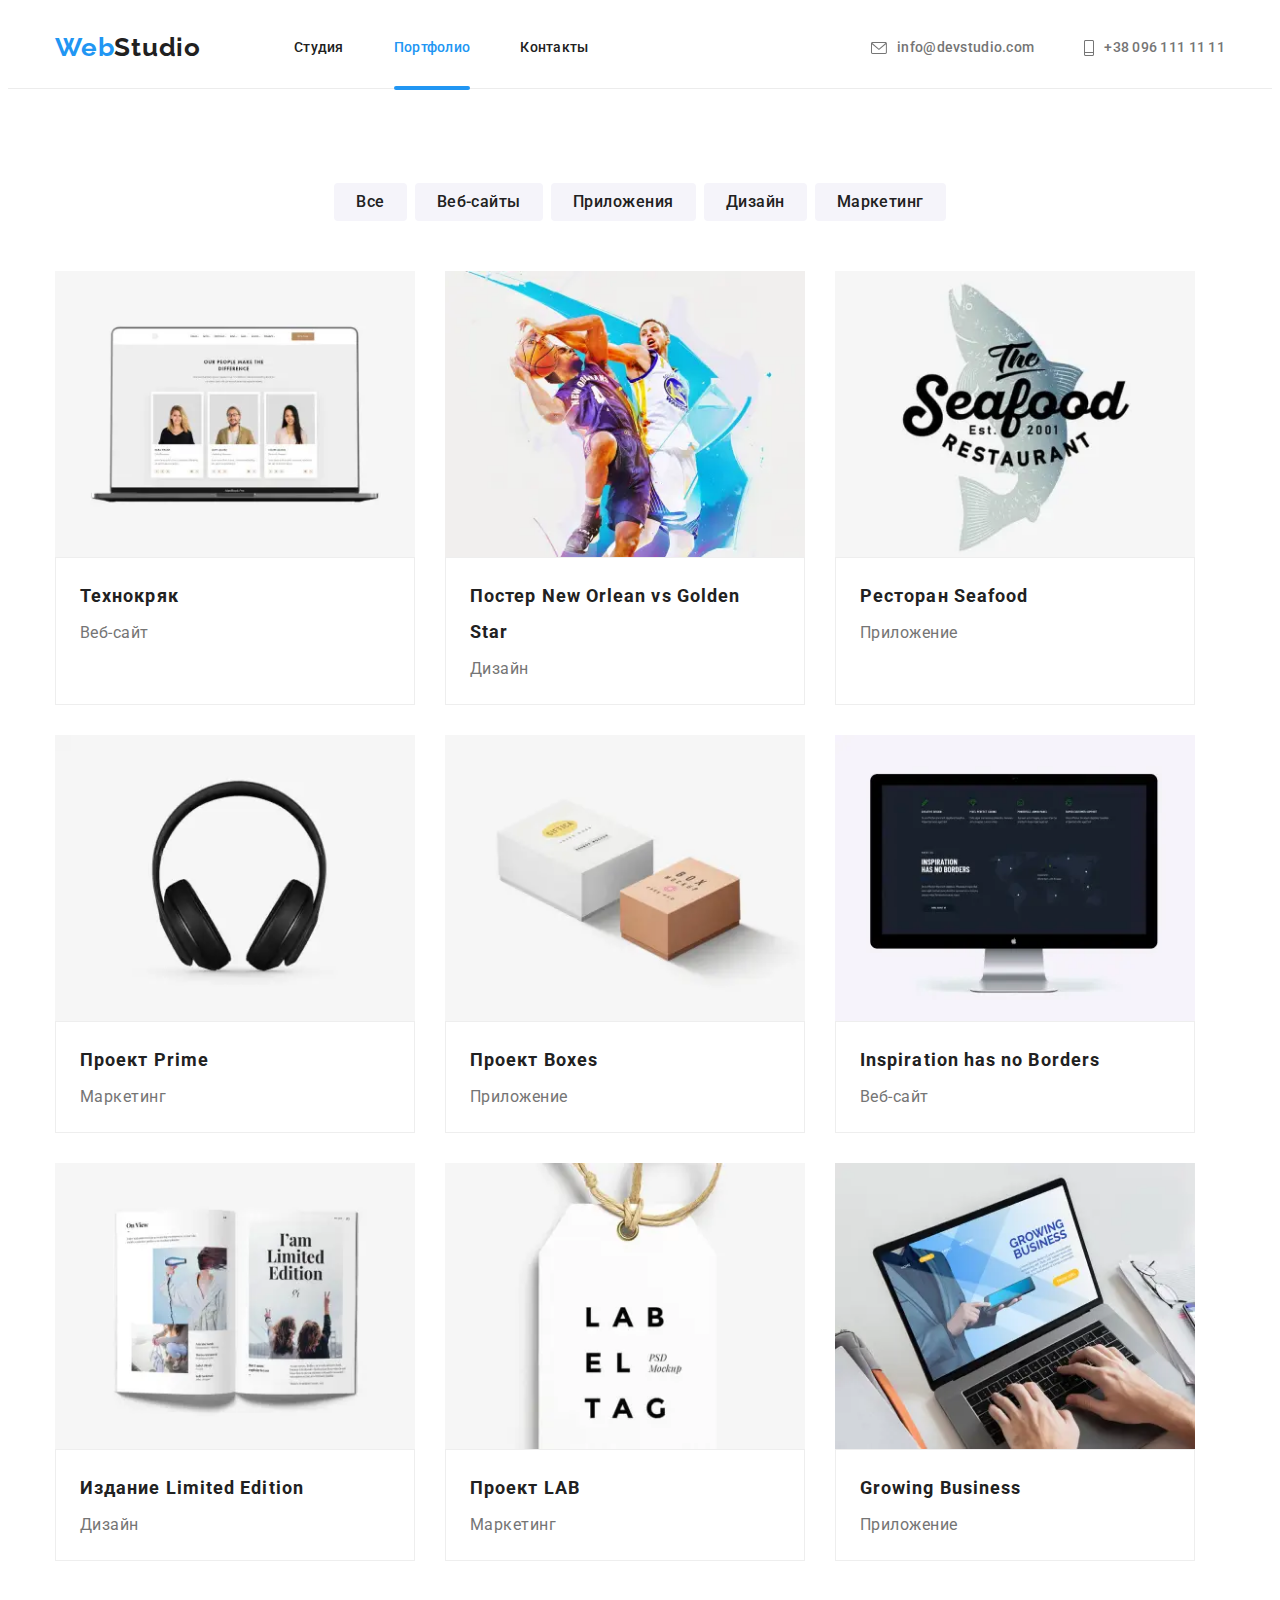
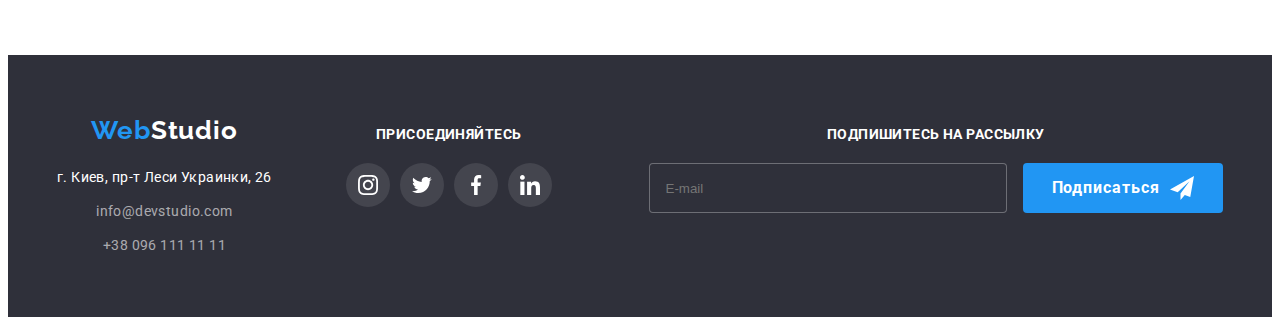
==== commit f185bde9: "the end))" ====
--- a/portfolio.html
+++ b/portfolio.html
@@ -151,7 +151,37 @@
                     <li class="projects-item">
                         <a href="" class="projects-link">
                             <div class="projects-overlay">
-                                <img src="images/технокряк.jpg" alt="технокряк" width="370" />
+                                <picture>
+                                    <source media="(min-width: 1200px)" srcset="
+                                                                    ./images/portfolio/works-1-desktop.webp    1x,
+                                                                    ./images/portfolio/works-1-desktop@2x.webp 2x
+                                                                    " type="image/webp" />
+                                    <source media="(min-width: 1200px)" srcset="
+                                                                    ./images/portfolio/works-1-desktop.jpg    1x,
+                                                                    ./images/portfolio/works-1-desktop@2x.jpg 2x
+                                                                    " />
+                                
+                                    <source media="(min-width: 768px)" srcset="
+                                                                    ./images/portfolio/works-1-tablet.webp    1x,
+                                                                    ./images/portfolio/works-1-tablet@2x.webp 2x
+                                                                    " type="image/webp" />
+                                    <source media="(min-width: 768px)" srcset="
+                                                                ./images/portfolio/works-1-tablet.jpg    1x,
+                                                                ./images/portfolio/works-1-tablet@2x.jpg 2x
+                                                                " />
+                                
+                                    <source media="(min-width: 280px)" srcset="
+                                                                ./images/portfolio/works-1.webp    1x,
+                                                                ./images/portfolio/works-1@2x.webp 2x
+                                                                " type="image/webp" />
+                                    <source media="(min-width: 280px)" srcset="
+                                                                ./images/portfolio/works-1.jpg    1x,
+                                                                ./images/portfolio/works-1@2x.jpg 2x
+                                                                " />
+                                
+                                    <img src="#" alt="Веб-сайт" />
+                                </picture>
+
                                 <p class="projects-picture-text">Технокряк это современная площадка распространения коронавируса. Компании используют
                                 эту платформу для цифрового шпионажа и атак на защищённые сервера конкурентов.</p>
                             </div>
@@ -165,7 +195,37 @@
                     <li class="projects-item">
                         <a fref="" class="projects-link">
                             <div class="projects-overlay">
-                                <img src="images/постер.jpg" alt="постер" width="370" />
+                                <picture>
+                                    <source media="(min-width: 1200px)" srcset="
+                                                                                                    ./images/portfolio/works-2-desktop.webp    1x,
+                                                                                                    ./images/portfolio/works-2-desktop@2x.webp 2x
+                                                                                                    " type="image/webp" />
+                                    <source media="(min-width: 1200px)" srcset="
+                                                                                                    ./images/portfolio/works-2-desktop.jpg    1x,
+                                                                                                    ./images/portfolio/works-2-desktop@2x.jpg 2x
+                                                                                                    " />
+                                
+                                    <source media="(min-width: 768px)" srcset="
+                                                                                                    ./images/portfolio/works-2-tablet.webp    1x,
+                                                                                                    ./images/portfolio/works-2-tablet@2x.webp 2x
+                                                                                                    " type="image/webp" />
+                                    <source media="(min-width: 768px)" srcset="
+                                                                                                ./images/portfolio/works-2-tablet.jpg    1x,
+                                                                                                ./images/portfolio/works-2-tablet@2x.jpg 2x
+                                                                                                " />
+                                
+                                    <source media="(min-width: 280px)" srcset="
+                                                                                                ./images/portfolio/works-2.webp    1x,
+                                                                                                ./images/portfolio/works-2@2x.webp 2x
+                                                                                                " type="image/webp" />
+                                    <source media="(min-width: 280px)" srcset="
+                                                                                                ./images/portfolio/works-2.jpg    1x,
+                                                                                                ./images/portfolio/works-2@2x.jpg 2x
+                                                                                                " />
+                                
+                                    <img src="#" alt="Дизайн" />
+                                </picture>
+
                                 <p class="projects-picture-text">Технокряк это современная площадка распространения коронавируса. Компании используют
                                 эту платформу для цифрового шпионажа и атак на защищённые сервера конкурентов.</p>
                             </div>
@@ -178,7 +238,37 @@
                     <li class="projects-item">
                         <a fref="" class="projects-link">
                             <div class="projects-overlay">
-                                <img src="images/ресторан.jpg" alt="ресторан" width="370" />
+                                <picture>
+                                    <source media="(min-width: 1200px)" srcset="
+                                                                                                    ./images/portfolio/works-3-desktop.webp    1x,
+                                                                                                    ./images/portfolio/works-3-desktop@2x.webp 2x
+                                                                                                    " type="image/webp" />
+                                    <source media="(min-width: 1200px)" srcset="
+                                                                                                    ./images/portfolio/works-3-desktop.jpg    1x,
+                                                                                                    ./images/portfolio/works-3-desktop@2x.jpg 2x
+                                                                                                    " />
+                                
+                                    <source media="(min-width: 768px)" srcset="
+                                                                                                    ./images/portfolio/works-3-tablet.webp    1x,
+                                                                                                    ./images/portfolio/works-3-tablet@2x.webp 2x
+                                                                                                    " type="image/webp" />
+                                    <source media="(min-width: 768px)" srcset="
+                                                                                                ./images/portfolio/works-3-tablet.jpg    1x,
+                                                                                                ./images/portfolio/works-3-tablet@2x.jpg 2x
+                                                                                                " />
+                                
+                                    <source media="(min-width: 280px)" srcset="
+                                                                                                ./images/portfolio/works-3.webp    1x,
+                                                                                                ./images/portfolio/works-3@2x.webp 2x
+                                                                                                " type="image/webp" />
+                                    <source media="(min-width: 280px)" srcset="
+                                                                                                ./images/portfolio/works-3.jpg    1x,
+                                                                                                ./images/portfolio/works-3@2x.jpg 2x
+                                                                                                " />
+                                
+                                    <img src="#" alt="Приложение" />
+                                </picture>
+
                                 <p class="projects-picture-text">Технокряк это современная площадка распространения коронавируса. Компании используют эту платформу для цифрового шпионажа и атак на защищённые сервера конкурентов.</p>
                             </div>
                             <div class="projects-description">
@@ -190,7 +280,37 @@
                     <li class="projects-item">
                         <a fref="" class="projects-link">
                             <div class="projects-overlay">
-                                <img src="images/prime.jpg" alt="prime" width="370" />
+                                <picture>
+                                    <source media="(min-width: 1200px)" srcset="
+                                                                                                    ./images/portfolio/works-4-desktop.webp    1x,
+                                                                                                    ./images/portfolio/works-4-desktop@2x.webp 2x
+                                                                                                    " type="image/webp" />
+                                    <source media="(min-width: 1200px)" srcset="
+                                                                                                    ./images/portfolio/works-4-desktop.jpg    1x,
+                                                                                                    ./images/portfolio/works-4-desktop@2x.jpg 2x
+                                                                                                    " />
+                                
+                                    <source media="(min-width: 768px)" srcset="
+                                                                                                    ./images/portfolio/works-4-tablet.webp    1x,
+                                                                                                    ./images/portfolio/works-4-tablet@2x.webp 2x
+                                                                                                    " type="image/webp" />
+                                    <source media="(min-width: 768px)" srcset="
+                                                                                                ./images/portfolio/works-4-tablet.jpg    1x,
+                                                                                                ./images/portfolio/works-4-tablet@2x.jpg 2x
+                                                                                                " />
+                                
+                                    <source media="(min-width: 280px)" srcset="
+                                                                                                ./images/portfolio/works-4.webp    1x,
+                                                                                                ./images/portfolio/works-4@2x.webp 2x
+                                                                                                " type="image/webp" />
+                                    <source media="(min-width: 280px)" srcset="
+                                                                                                ./images/portfolio/works-4.jpg    1x,
+                                                                                                ./images/portfolio/works-4@2x.jpg 2x
+                                                                                                " />
+                                
+                                    <img src="#" alt="Маркетинг" />
+                                </picture>
+
                                 <p class="projects-picture-text">Технокряк это современная площадка распространения коронавируса. Компании используют эту платформу для цифрового шпионажа и атак на защищённые сервера конкурентов.</p>
                             </div>
                             <div class="projects-description">
@@ -202,7 +322,37 @@
                     <li class="projects-item"  class="projects-link">
                         <a fref="" class="projects-link">
                             <div class="projects-overlay">
-                                <img src="images/boxes.jpg" alt="boxes" width="370" />
+                                <picture>
+                                    <source media="(min-width: 1200px)" srcset="
+                                                                                                    ./images/portfolio/works-5-desktop.webp    1x,
+                                                                                                    ./images/portfolio/works-5-desktop@2x.webp 2x
+                                                                                                    " type="image/webp" />
+                                    <source media="(min-width: 1200px)" srcset="
+                                                                                                    ./images/portfolio/works-5-desktop.jpg    1x,
+                                                                                                    ./images/portfolio/works-5-desktop@2x.jpg 2x
+                                                                                                    " />
+                                
+                                    <source media="(min-width: 768px)" srcset="
+                                                                                                    ./images/portfolio/works-5-tablet.webp    1x,
+                                                                                                    ./images/portfolio/works-5-tablet@2x.webp 2x
+                                                                                                    " type="image/webp" />
+                                    <source media="(min-width: 768px)" srcset="
+                                                                                                ./images/portfolio/works-5-tablet.jpg    1x,
+                                                                                                ./images/portfolio/works-5-tablet@2x.jpg 2x
+                                                                                                " />
+                                
+                                    <source media="(min-width: 280px)" srcset="
+                                                                                                ./images/portfolio/works-5.webp    1x,
+                                                                                                ./images/portfolio/works-5@2x.webp 2x
+                                                                                                " type="image/webp" />
+                                    <source media="(min-width: 280px)" srcset="
+                                                                                                ./images/portfolio/works-5.jpg    1x,
+                                                                                                ./images/portfolio/works-5@2x.jpg 2x
+                                                                                                " />
+                                
+                                    <img src="#" alt="Приложение" />
+                                </picture>
+
                                 <p class="projects-picture-text">Технокряк это современная площадка распространения коронавируса. Компании используют эту платформу для цифрового шпионажа и атак на защищённые сервера конкурентов.</p>
                             </div>
                             <div class="projects-description">
@@ -214,7 +364,37 @@
                     <li class="projects-item">
                         <a fref="" class="projects-link">
                             <div class="projects-overlay">
-                                <img src="images/inspiration.jpg" alt="inspiration" width="370"/>
+                                <picture>
+                                    <source media="(min-width: 1200px)" srcset="
+                                                                                                    ./images/portfolio/works-6-desktop.webp    1x,
+                                                                                                    ./images/portfolio/works-6-desktop@2x.webp 2x
+                                                                                                    " type="image/webp" />
+                                    <source media="(min-width: 1200px)" srcset="
+                                                                                                    ./images/portfolio/works-6-desktop.jpg    1x,
+                                                                                                    ./images/portfolio/works-6-desktop@2x.jpg 2x
+                                                                                                    " />
+                                
+                                    <source media="(min-width: 768px)" srcset="
+                                                                                                    ./images/portfolio/works-6-tablet.webp    1x,
+                                                                                                    ./images/portfolio/works-6-tablet@2x.webp 2x
+                                                                                                    " type="image/webp" />
+                                    <source media="(min-width: 768px)" srcset="
+                                                                                                ./images/portfolio/works-6-tablet.jpg    1x,
+                                                                                                ./images/portfolio/works-6-tablet@2x.jpg 2x
+                                                                                                " />
+                                
+                                    <source media="(min-width: 280px)" srcset="
+                                                                                                ./images/portfolio/works-6.webp    1x,
+                                                                                                ./images/portfolio/works-6@2x.webp 2x
+                                                                                                " type="image/webp" />
+                                    <source media="(min-width: 280px)" srcset="
+                                                                                                ./images/portfolio/works-6.jpg    1x,
+                                                                                                ./images/portfolio/works-6@2x.jpg 2x
+                                                                                                " />
+                                
+                                    <img src="#" alt="Веб-сайт" />
+                                </picture>
+
                                 <p class="projects-picture-text">Технокряк это современная площадка распространения коронавируса. Компании используют эту платформу для цифрового шпионажа и атак на защищённые сервера конкурентов.</p>
                             </div>
                             <div class="projects-description">
@@ -226,7 +406,37 @@
                     <li class="projects-item">
                         <a fref="" class="projects-link">
                             <div class="projects-overlay">
-                                <img src="images/издание.jpg" alt="издание" width="370" />
+                                <picture>
+                                    <source media="(min-width: 1200px)" srcset="
+                                                                                                    ./images/portfolio/works-7-desktop.webp    1x,
+                                                                                                    ./images/portfolio/works-7-desktop@2x.webp 2x
+                                                                                                    " type="image/webp" />
+                                    <source media="(min-width: 1200px)" srcset="
+                                                                                                    ./images/portfolio/works-7-desktop.jpg    1x,
+                                                                                                    ./images/portfolio/works-7-desktop@2x.jpg 2x
+                                                                                                    " />
+                                
+                                    <source media="(min-width: 768px)" srcset="
+                                                                                                    ./images/portfolio/works-7-tablet.webp    1x,
+                                                                                                    ./images/portfolio/works-7-tablet@2x.webp 2x
+                                                                                                    " type="image/webp" />
+                                    <source media="(min-width: 768px)" srcset="
+                                                                                                ./images/portfolio/works-7-tablet.jpg    1x,
+                                                                                                ./images/portfolio/works-7-tablet@2x.jpg 2x
+                                                                                                " />
+                                
+                                    <source media="(min-width: 280px)" srcset="
+                                                                                                ./images/portfolio/works-7.webp    1x,
+                                                                                                ./images/portfolio/works-7@2x.webp 2x
+                                                                                                " type="image/webp" />
+                                    <source media="(min-width: 280px)" srcset="
+                                                                                                ./images/portfolio/works-7.jpg    1x,
+                                                                                                ./images/portfolio/works-7@2x.jpg 2x
+                                                                                                " />
+                                
+                                    <img src="#" alt="Дизайн" />
+                                </picture>
+
                                 <p class="projects-picture-text">Технокряк это современная площадка распространения коронавируса. Компании использую эту платформу для цифрового шпионажа и атак на защищённые сервера конкурентов.</p>
                             </div>
                             <div class="projects-description">
@@ -238,7 +448,37 @@
                     <li class="projects-item">
                         <a fref="" class="projects-link">
                             <div class="projects-overlay">
-                                <img src="images/lab.jpg" alt="lab" width="370" />
+                                <picture>
+                                    <source media="(min-width: 1200px)" srcset="
+                                                                                                    ./images/portfolio/works-8-desktop.webp    1x,
+                                                                                                    ./images/portfolio/works-8-desktop@2x.webp 2x
+                                                                                                    " type="image/webp" />
+                                    <source media="(min-width: 1200px)" srcset="
+                                                                                                    ./images/portfolio/works-8-desktop.jpg    1x,
+                                                                                                    ./images/portfolio/works-8-desktop@2x.jpg 2x
+                                                                                                    " />
+                                
+                                    <source media="(min-width: 768px)" srcset="
+                                                                                                    ./images/portfolio/works-8-tablet.webp    1x,
+                                                                                                    ./images/portfolio/works-8-tablet@2x.webp 2x
+                                                                                                    " type="image/webp" />
+                                    <source media="(min-width: 768px)" srcset="
+                                                                                                ./images/portfolio/works-8-tablet.jpg    1x,
+                                                                                                ./images/portfolio/works-8-tablet@2x.jpg 2x
+                                                                                                " />
+                                
+                                    <source media="(min-width: 280px)" srcset="
+                                                                                                ./images/portfolio/works-8.webp    1x,
+                                                                                                ./images/portfolio/works-8@2x.webp 2x
+                                                                                                " type="image/webp" />
+                                    <source media="(min-width: 280px)" srcset="
+                                                                                                ./images/portfolio/works-8.jpg    1x,
+                                                                                                ./images/portfolio/works-8@2x.jpg 2x
+                                                                                                " />
+                                
+                                    <img src="#" alt="Маркетинг" />
+                                </picture>
+
                                 <p class="projects-picture-text">Технокряк это современная площадка распространения коронавируса. Компании использую эту платформу для цифрового шпионажа и атак на защищённые сервера конкурентов.</p>
                             </div>
                             <div class="projects-description">
@@ -250,7 +490,37 @@
                     <li class="projects-item">
                         <a fref="" class="projects-link">
                             <div class="projects-overlay">
-                                <img src="images/business.jpg" alt="business" width="370" />
+                                <picture>
+                                    <source media="(min-width: 1200px)" srcset="
+                                                                                                    ./images/portfolio/works-9-desktop.webp    1x,
+                                                                                                    ./images/portfolio/works-9-desktop@2x.webp 2x
+                                                                                                    " type="image/webp" />
+                                    <source media="(min-width: 1200px)" srcset="
+                                                                                                    ./images/portfolio/works-9-desktop.jpg    1x,
+                                                                                                    ./images/portfolio/works-9-desktop@2x.jpg 2x
+                                                                                                    " />
+                                
+                                    <source media="(min-width: 768px)" srcset="
+                                                                                                    ./images/portfolio/works-9-tablet.webp    1x,
+                                                                                                    ./images/portfolio/works-9-tablet@2x.webp 2x
+                                                                                                    " type="image/webp" />
+                                    <source media="(min-width: 768px)" srcset="
+                                                                                                ./images/portfolio/works-9-tablet.jpg    1x,
+                                                                                                ./images/portfolio/works-9-tablet@2x.jpg 2x
+                                                                                                " />
+                                
+                                    <source media="(min-width: 280px)" srcset="
+                                                                                                ./images/portfolio/works-9.webp    1x,
+                                                                                                ./images/portfolio/works-9@2x.webp 2x
+                                                                                                " type="image/webp" />
+                                    <source media="(min-width: 280px)" srcset="
+                                                                                                ./images/portfolio/works-9.jpg    1x,
+                                                                                                ./images/portfolio/works-9@2x.jpg 2x
+                                                                                                " />
+                                
+                                    <img src="#" alt="Приложение" />
+                                </picture>
+
                                 <p class="projects-picture-text">Технокряк это современная площадка распространения коронавируса. Компании используют эту платформу для цифрового шпионажа и атак на защищённые сервера конкурентов.</p>
                             </div>
                             <div class="projects-description">
--- a/css/main.min.css
+++ b/css/main.min.css
@@ -1,2 +1,2 @@
-:root{--primary-text-color: #212121;--title-text-color: #757575;--accent-color: #2196f3;--primary-white-color: #ffffff;--primery-bg-color: #e5e5e5;--secondary-bg-color: #2f303a;--fourth-bg-color: #f5f4fa;--nav-footer-color: rgba(255, 255, 255, 0.6)}.visually-hidden{position:absolute;white-space:nowrap;width:1px;height:1px;overflow:hidden;border:0;padding:0;clip:rect(0 0 0 0);clip-path:inset(50%);margin:-1px}html{box-sizing:border-box}body{font-family:"Roboto", "Verdana", sans-serif;background-color:var(--primary-white-color);color:var(--primary-text-color);font-family:Roboto, sans-serif}p,h1,h2,h3,h4,h5,h6{margin:0}ul{margin:0;padding:0}img{display:block;max-width:100%;height:auto}button{cursor:pointer;border:none}*,*::before,*::after{box-sizing:border-box}.list{padding:0;margin:0;list-style:none}.link{text-decoration:none}.container{width:100%;padding-left:15px;padding-right:15px;margin:0 auto 0 auto}@media screen and (min-width: 480px){.container{width:480px}}@media screen and (min-width: 768px){.container{width:768px}}@media screen and (min-width: 1200px){.container{width:1200px}}.backdrop{position:fixed;z-index:2;top:0;left:0;width:100vw;height:100vh;background:rgba(0,0,0,0.2);transition:opacity 500ms linear, visibility 500ms linear}.backdrop.is-hidden{opacity:0;pointer-events:none}.backdrop.is-hidden .modal{transform:translate(-50%, 0%) scale(0.5)}.modal{position:absolute;top:50%;left:50%;padding:40px;min-width:450px;min-height:609px;background-color:var(--primary-white-color);box-shadow:0px 1px 1px rgba(0,0,0,0.12),0px 4px 4px rgba(0,0,0,0.06),1px 4px 6px rgba(0,0,0,0.16);border-radius:4px;transform:translate(-50%, -50%) scale(1);transition:transform 3s cubic-bezier(0.4, 0, 0.2, 1)}@media screen and (min-width: 1200px){.modal{min-width:528px;min-height:581px}}.button-modal{position:absolute;display:flex;justify-content:center;align-items:center;top:8px;right:8px;width:30px;height:30px;outline:none;cursor:pointer;border-radius:50%;border:1px solid rgba(0,0,0,0.1);background-color:var(--primary-white-color);color:#000000;transition:color 250ms cubic-bezier(0.4, 0, 0.2, 1)}.button-modal:hover,.button-modal:focus{color:var(--accent-color)}.icon-close{fill:currentColor}.modal-form{display:flex;flex-direction:column}.modal-form-head{margin-bottom:12px;font-weight:700;font-size:20px;line-height:1.15;text-align:center;letter-spacing:0.03em;color:var(--primary-text-color)}.modal-form-field{margin-bottom:20px;font-weight:400;font-size:12px;line-height:1.16;letter-spacing:0.01em;color:var(--title-text-color)}.modal-form-wrapper{position:relative;display:block;margin-top:4px}.modal-form-input{width:100%;height:40px;padding-left:30px;border:1px solid rgba(33,33,33,0.2);border-radius:4px;transition:border-color 250ms cubic-bezier(0.4, 0, 0.2, 1)}.modal-form-input:focus{outline:none;border-color:var(--accent-color)}.modal-form-input:focus+.modal-form-icon{fill:var(--accent-color)}.modal-form-icon{display:block;width:18px;height:18px;position:absolute;top:50%;left:12px;transform:translateY(-50%);fill:var(--primary-text-color);transition:fill 250ms cubic-bezier(0.4, 0, 0.2, 1)}.modal-form-message{width:100%;height:120px;margin-top:4px;padding:12px 16px;border:1px solid rgba(33,33,33,0.2);border-radius:4px;resize:none;transition:border-color 250ms cubic-bezier(0.4, 0, 0.2, 1)}.modal-form-message::placeholder{font-family:Roboto;font-weight:400;font-size:14px;line-height:1, 14;letter-spacing:0.01em;color:rgba(117,117,117,0.5)}.modal-form-message:focus{outline:none;border-color:var(--accent-color)}.modal-form-checkbox-label{display:flex;align-items:center;justify-content:center;margin-bottom:30px;font-weight:400;font-size:12px;line-height:1.16;letter-spacing:0.03em;color:var(--title-text-color)}.modal-form-checkbox-label::before{display:block;content:"";width:18px;height:17px;margin-right:9px;border:1px solid var(--primary-text-color);cursor:pointer}@media screen and (min-width: 1200px){.modal-form-checkbox-label{font-size:14px;line-height:1.71}}.modal-form-checkbox:checked+.modal-form-checkbox-label::before{background-color:var(--accent-color);background-image:url(../images/check.svg);background-repeat:no-repeat;background-position:50% 50%}.modal-form-checkbox:focus+.modal-form-checkbox-label::before{outline:2px solid var(--accent-color)}.link-policy{color:var(--accent-color)}.modal-form-button{align-self:center;min-width:200px;height:50px;font-family:Roboto;font-weight:700;font-size:16px;line-height:1.87;text-align:center;letter-spacing:0.06em;color:var(--primary-white-color);background-color:var(--accent-color);box-shadow:0px 4px 4px rgba(0,0,0,0.15);border-radius:4px;transition:background-color 250ms cubic-bezier(0.4, 0, 0.2, 1)}.logo{padding-top:16px;padding-bottom:16px;font-family:"Raleway", sans-serif;font-weight:700;font-size:26px;line-height:1.19;text-decoration:none;letter-spacing:0.03em;transition:color 250ms linear}@media screen and (min-width: 768px){.logo{padding-top:26px;padding-bottom:26px}}@media screen and (min-width: 1200px){.logo{padding-top:24px;padding-bottom:25px}}.logo:hover{color:var(--accent-color)}.web{color:var(--accent-color)}.studio{color:var(--primary-text-color)}.header{border-bottom:1px solid #ececec}.header-nav{display:flex;align-items:center}.header-container{display:flex}.site-nav{display:none}@media screen and (min-width: 768px){.site-nav{display:flex;margin-left:88px;color:var(--primary-text-color);font-weight:500;font-size:14px;line-height:1.14;letter-spacing:0.02em;transition:color 250ms linear}}@media screen and (min-width: 1200px){.site-nav{display:flex;margin-left:93px;color:var(--primary-text-color);font-weight:500;font-size:14px;line-height:1.14;letter-spacing:0.02em;transition:color 250ms linear}}.site-nav__item:not(:last-child){margin-right:50px}.site-nav__link.current,.site-nav__link.current:focus{color:var(--accent-color)}.site-nav__link{display:flex;align-items:center;text-decoration:none;color:inherit;position:relative;transition:color 250ms cubic-bezier(0.4, 0, 0.2, 1)}.site-nav__link:hover,.site-nav__link:focus{color:var(--accent-color)}.site-nav__link.current:after{content:" ";background-color:var(--accent-color);width:100%;position:absolute;height:4px;border-radius:2px;display:block;top:46px}.header-contacts{display:none}@media screen and (min-width: 768px) and (max-width: 1200px){.header-contacts{display:flex;flex-direction:column;padding-top:21px;padding-bottom:21px;margin-left:auto;list-style:none;font-weight:500;letter-spacing:0.02em;line-height:1.14;font-size:14px}.header-contacts .link:hover,.header-contacts.link:focus{color:var(--accent-color)}}@media screen and (min-width: 1200px){.header-contacts{display:flex;align-items:center;padding-top:32px;padding-bottom:32px;padding-left:0;margin-top:0;margin-bottom:0;margin-left:auto;list-style:none;font-weight:500;letter-spacing:0.02em;line-height:1.14;font-size:14px}.header-contacts .link:hover,.header-contacts.link:focus{color:var(--accent-color)}}.header-contacts__link{display:flex;color:var(--title-text-color);align-items:center;text-decoration:none;color:inherit;position:relative;transition:color 250ms cubic-bezier(0.4, 0, 0.2, 1)}.header-contacts__link:hover,.header-contacts__link:focus{color:var(--accent-color)}.header-contacts__link:hover .header-contacts__icon-mail,.header-contacts__link:focus .header-contacts__icon-mail{fill:var(--accent-color)}.header-contacts__link:hover .header-contacts__icon-tel,.header-contacts__link:focus .header-contacts__icon-tel{fill:var(--accent-color)}.header-contacts__item{color:var(--title-text-color)}@media screen and (max-width: 1200px){.header-contacts__item:not(:last-child){margin-bottom:10px}}@media screen and (min-width: 1200px){.header-contacts__item:not(:last-child){margin-right:50px}}.header-contacts__icon-mail{fill:var(--title-text-color);margin-right:10px;width:16px;height:12px;transition:fill 250ms cubic-bezier(0.4, 0, 0.2, 1)}.header-contacts__icon-tel{fill:var(--title-text-color);margin-right:10px;width:10px;height:16px;transition:fill 250ms cubic-bezier(0.4, 0, 0.2, 1)}.open-btn{display:flex;align-items:center;justify-content:center;background-color:transparent;cursor:pointer;width:40px;height:40px;padding:0;border:none;margin-left:auto;margin-top:10px;margin-right:15px}.open-btn:hover,.open-btn:focus{color:var(--accent-color)}@media screen and (min-width: 768px){.open-btn{display:none}}@media screen and (min-width: 1200px){.open-btn{display:none}}.close-btn{display:flex;align-items:center;justify-content:center;background-color:transparent;cursor:pointer;width:40px;height:40px;padding:0;border:none;margin-left:auto;right:0;margin-top:10px}.close-btn:hover,.close-btn:focus{color:var(--accent-color)}@media screen and (min-width: 768px){.close-btn{display:none}}@media screen and (min-width: 1200px){.close-btn{display:none}}.mob-menu{position:fixed;z-index:100;top:0;left:0;width:100vw;height:100vh;background-color:var(--primary-white-color);opacity:0;visibility:hidden;pointer-events:none;transition:opacity 250ms linear, visibility 250ms linear}.mob-menu .container{position:relative;padding-left:40px;padding-right:40px;height:100%;display:flex;flex-direction:column;min-height:450px}.mob-menu-bottom{margin-top:auto}.mob-menu.is-open{opacity:1;visibility:visible;pointer-events:all}.mob-menu-item:not(:last-child){margin-bottom:36px}.mob-menu-link{font-weight:500;font-size:40px;line-height:1.17;letter-spacing:0.02em;text-decoration:none;color:var(--primary-text-color)}.mob-menu-link:hover,.mob-menu-link:focus{color:var(--accent-color)}.mob-contacts-list{margin-bottom:64px}.mob-contacts-item:not(:last-child){margin-bottom:32px}.mob-contacts-link{font-weight:500;font-size:24px;line-height:1.16;letter-spacing:0.02em;text-decoration:none;color:var(--title-text-color)}.mob-contacts-link-big{font-weight:500;font-size:34px;line-height:1.17;letter-spacing:0.02em;color:var(--accent-color)}.mob-social-list{display:flex;flex-wrap:wrap;margin-bottom:48px}.mob-social-link{font-weight:500;font-size:18px;line-height:1.22;letter-spacing:0.02em;color:var(--accent-color);text-decoration:none}.mob-social-item:not(:last-child){padding-right:10px;border-right:1px solid rgba(33,33,33,0.2);margin-right:10px}.mob-menu-bottom{margin-top:auto}.hero{padding-top:118px;padding-bottom:118px;margin-left:auto;margin-right:auto;background-image:linear-gradient(rgba(47,48,58,0.4), rgba(47,48,58,0.4)),url(../images/hero/hero.jpg);background-repeat:no-repeat;background-size:cover;background-position:center;max-width:480px;height:400px}@media (min-device-pixel-ratio: 2), (min-resolution: 192dpi), (min-resolution: 2dppx){.hero{background-image:linear-gradient(rgba(47,48,58,0.4), rgba(47,48,58,0.4)),url(../images/hero/hero2x.jpg)}}@media screen and (min-width: 768px){.hero{background-image:linear-gradient(rgba(47,48,58,0.4), rgba(47,48,58,0.4)),url(../images/hero/hero-tablet.jpg);max-width:768px}}@media screen and (min-width: 768px) and (min-device-pixel-ratio: 2), screen and (min-width: 768px) and (min-resolution: 192dpi), screen and (min-width: 768px) and (min-resolution: 2dppx){.hero{background-image:linear-gradient(rgba(47,48,58,0.4), rgba(47,48,58,0.4)),url(../images/hero/hero-tablet2x.jpg)}}@media screen and (min-width: 1200px){.hero{padding-top:200px;padding-bottom:200px;background-image:linear-gradient(rgba(47,48,58,0.4), rgba(47,48,58,0.4)),url(../images/hero/hero-desktop.jpg);max-width:1600px;height:600px}}@media screen and (min-width: 1200px) and (min-device-pixel-ratio: 2), screen and (min-width: 1200px) and (min-resolution: 192dpi), screen and (min-width: 1200px) and (min-resolution: 2dppx){.hero{background-image:linear-gradient(rgba(47,48,58,0.4), rgba(47,48,58,0.4)),url(../images/hero/hero-desktop2x.jpg)}}.section-hero{background-color:var(--secondary-bg-color);text-align:center}.hero-title{color:var(--primary-white-color);font-weight:900;letter-spacing:0.06em;font-size:26px;line-height:1.62;margin-bottom:30px}@media screen and (min-width: 480px){.hero-title{margin:0 auto;width:360px}}@media screen and (min-width: 1200px){.hero-title{width:696px;height:120px;font-size:44px;line-height:1.37;margin-left:auto;margin-right:auto}}.button{color:var(--primary-white-color);background-color:var(--accent-color);font-weight:700;font-size:16px;line-height:1.87;letter-spacing:0.06em;font-family:inherit;display:block;margin:0 auto;min-width:200px;height:50px;margin-top:30px;border-radius:4px;transition:background-color 250ms cubic-bezier(0.4, 0, 0.2, 1)}.button:hover,.button:focus{background-color:var(--accent-color)}.section{background-color:var(--primary-white-color);padding-top:60px;padding-bottom:60px}@media screen and (min-width: 1200px){.section{padding-top:94px}}.section-container{margin-bottom:-30px}@media screen and (min-width: 768px){.section-container{display:flex;flex-wrap:wrap;margin-left:-30px}}.item{margin-bottom:30px}@media screen and (min-width: 768px){.item{flex-basis:calc(100% / 2 - 30px);margin-left:30px}}@media screen and (min-width: 1200px){.item{flex-basis:calc(100% / 4 - 30px)}}.item::before{content:"";display:block;height:120px;background-repeat:no-repeat;background-position:center;background-color:#f5f4fa;margin-bottom:30px}.icon-antenna::before{background-image:url(../images/antenna.svg)}.icon-clock::before{background-image:url(../images/clock.svg)}.icon-diagram::before{background-image:url(../images/diagram.svg)}.icon-astronaut::before{background-image:url(../images/astronaut.svg)}.section-title{color:var(--primary-text-color);font-family:Roboto;font-weight:700;text-align:center;font-size:14px;line-height:1.14;letter-spacing:0.03em;margin-bottom:10px}@media screen and (min-width: 768px){.section-title{text-align:left}}.section-text{color:var(--title-text-color);font-size:14px;line-height:1.71;letter-spacing:0.03em;width:100%}.works{display:none}@media screen and (min-width: 1200px){.works{display:block}}.section-box{background-color:var(--primary-white-color);padding-top:92px;padding-bottom:92px}.section-work{background-color:var(--primary-white-color);font-weight:700;font-size:36px;line-height:42px;text-align:center;letter-spacing:0.03em;margin-bottom:50px}.about-list{display:flex;flex-wrap:wrap;margin-left:-30px;margin-bottom:-30px}.about-item{flex-basis:calc((100% - 3 * 30px) / 3);margin-left:30px;margin-bottom:30px}.work-thumb{position:relative}.work-thumb::after{display:inline-block;position:absolute;content:"";width:100%;height:70px;background:rgba(47,48,58,0.8);bottom:0%}.thumb-text{display:flex;position:absolute;justify-content:center;align-items:center;bottom:0px;width:100%;height:70px;font-weight:700;font-size:14px;line-height:1.14px;text-align:center;letter-spacing:0.03em;text-transform:uppercase;z-index:1;color:var(--primary-white-color)}.command{background-color:var(--fourth-bg-color);padding-top:60px;padding-bottom:60px}@media screen and (min-width: 1200px){.command{padding-top:94px;padding-bottom:94px}}.command-title{margin-bottom:30px;color:var(--primary-text-color);font-weight:700;font-size:28px;line-height:1.17;letter-spacing:0.03em;text-align:center}@media screen and (min-width: 1200px){.command-title{font-size:36px;margin-bottom:50px}}.command-list{margin-bottom:-30px;display:flex;flex-wrap:wrap;margin-left:-30px;align-items:center;justify-content:center}@media screen and (min-width: 768px){.command-list{display:flex;flex-wrap:wrap;margin-left:-30px;align-items:center;justify-content:center}}.command-item{width:270px;margin-left:30px;margin-bottom:30px;box-shadow:0px 1px 3px rgba(0,0,0,0.12),0px 1px 1px rgba(0,0,0,0.14),0px 2px 1px rgba(0,0,0,0.2);border-radius:0px 0px 4px 4px}@media screen and (min-width: 768px){.command-item{margin-left:30px}}@media screen and (min-width: 1200px){.command-item{flex-basis:calc(100% / 4 - 30px)}}.command-subject{color:var(--primary-text-color);font-weight:500;font-size:16px;line-height:1.19;letter-spacing:0.03em;margin-bottom:10px;text-align:center}.command-item-description{background-color:var(--primary-white-color);padding-top:30px;padding-bottom:30px}.command-text{color:var(--title-text-color);font-size:16px;line-height:1.19;letter-spacing:0.03em;text-align:center;padding-bottom:16px}.social-list{display:flex;justify-content:center;padding:0;list-style:none}.social-item{width:44px;height:44px;border-radius:50%}.social-item:not(:last-child){margin-right:10px}.social-icon{fill:#afb1b8;transition:fill 250ms cubic-bezier(0.4, 0, 0.2, 1)}.social-link{width:100%;height:100%;border-radius:50%;display:flex;align-items:center;justify-content:center;transition:background-color 250ms cubic-bezier(0.4, 0, 0.2, 1)}.social-link:hover,.social-link:focus{background-color:var(--accent-color)}.social-link:hover .social-icon,.social-link:focus .social-icon{fill:var(--primary-white-color)}.clients{background-color:var(--primary-white-color);padding-top:60px;padding-bottom:60px}@media screen and (min-width: 1200px){.clients{padding-top:94px;padding-bottom:94px}}.title-clients{color:var(--primary-text-color);font-size:28px;line-height:1.17;letter-spacing:0.03em;text-align:center;margin-bottom:30px}@media screen and (min-width: 1200px){.title-clients{font-size:36px;margin-bottom:50px}}.logo-clients{display:flex;flex-wrap:wrap;list-style:none;justify-content:center;margin-bottom:-30px;margin-left:-30px}@media screen and (min-width: 1200px){.logo-clients{padding:0px;margin:0;margin-left:-30px}}.clients-item{flex-wrap:wrap;flex-basis:calc(100% / 2 - 30px);height:92px;margin-left:30px;margin-bottom:30px}@media screen and (min-width: 768px){.clients-item{flex-basis:calc(100% / 3 - 30px);flex-wrap:wrap}}@media screen and (min-width: 1200px){.clients-item{flex-basis:calc(100% / 6 - 30px)}}.clients-link{display:flex;align-items:center;justify-content:center;border:1px solid #afb1b8;border-radius:4px;width:100%;height:92px;transition:border-color 250ms cubic-bezier(0.4, 0, 0.2, 1),fill 250ms cubic-bezier(0.4, 0, 0.2, 1)}@media screen and (min-width: 768px){.clients-link{width:226px}}@media screen and (min-width: 1200px){.clients-link{width:170px}}.clients-link:hover,.clients-link:focus{border-color:var(--accent-color)}.clients-link:hover .logo-company,.clients-link:focus .logo-company{fill:var(--accent-color)}.logo-company{fill:#afb1b8;justify-content:center;align-items:center;transition:fill 250ms cubic-bezier(0.4, 0, 0.2, 1)}.footer-container{text-align:center;align-items:baseline}@media screen and (min-width: 768px){.footer-container{display:flex;flex-wrap:wrap;justify-content:space-around;flex-direction:row}}@media screen and (min-width: 1200px){.footer-container{display:flex}}.page-footer{color:var(--primary-white-color);background-color:var(--secondary-bg-color);padding-top:60px;padding-bottom:60px}.logo-footer{font-family:"Raleway", sans-serif;font-weight:700;font-size:26px;line-height:1.19;text-decoration:none;letter-spacing:0.03em;margin-bottom:20px;display:block}.web{color:var(--accent-color)}.studio-footer{color:var(--primary-white-color)}.page-footer .logo:hover{color:var(--accent-color)}.nav-footer .link{color:var(--nav-footer-color);font-style:normal;font-size:14px;line-height:1.71;letter-spacing:0.03em;transition:color 250ms cubic-bezier(0.4, 0, 0.2, 1)}.nav-footer .address{color:var(--primary-white-color);font-size:14px;line-height:1.71;letter-spacing:0.03em}.nav-footer .link:hover,.nav-footer .link:focus{color:var(--accent-color)}.about-address{margin-bottom:10px;display:block}.about-mail{margin-bottom:10px;display:block}.about-tel{display:block}.footer-right{width:206px;height:80px}@media screen and (max-width: 768px){.footer-right{margin:60px auto 60px auto}}@media screen and (min-width: 1200px){.footer-right{margin-left:70px}}.footer-right-list{list-style:none;display:flex}.footer-right-title{margin-top:0;margin-bottom:20px;font-family:"Roboto";font-weight:700;font-size:14px;line-height:1.14;letter-spacing:0.03em;text-transform:uppercase;color:var(--white)}.footer-right-item{border-radius:50%;display:flex;justify-content:center;align-items:center;width:44px;height:44px;background-color:rgba(255,255,255,0.1);fill:var(--primary-white-color)}.footer-right-item:not(:last-child){margin-right:10px}.footer-right-link{fill:var(--primary-white-color);display:flex;justify-content:center;align-items:center;width:44px;height:44px;border-radius:50%;transition:background-color 250ms cubic-bezier(0.4, 0, 0.2, 1)}.footer-right-link:hover,.footer-right-link:focus{background-color:var(--accent-color)}.footer-right-two{flex-direction:column;align-content:center}@media screen and (max-width: 1200px){.footer-right-two{padding-top:60px}}@media screen and (min-width: 1200px){.footer-right-two{margin-left:93px}}.right-two-label{display:flex;flex-direction:column;padding:0;margin-bottom:20px;font-family:"Roboto";font-weight:700;font-size:14px;line-height:1.14;letter-spacing:0.03em;text-transform:uppercase;color:var(--white)}.footer-input{width:358px;height:50px;padding-left:16px;color:var(--primary-white-color);background-color:var(--secondary-bg-color);border:1px solid rgba(255,255,255,0.3);box-sizing:border-box;border-radius:4px;margin-bottom:20px}.footer-button{display:inline-flex;justify-content:center;align-items:center;margin-left:12px;padding:10px 29px;color:var(--primary-white-color);background-color:var(--accent-color);font-weight:700;font-size:16px;line-height:1.87;letter-spacing:0.06em;font-family:inherit;min-width:200px;height:50px;background-color:var(--accent-color);border-radius:4px;transition:background-color 250ms cubic-bezier(0.4, 0, 0.2, 1)}.footer-button:hover,.footer-button:focus{background-color:var(--accent-color)}.button-footer-icon{margin-left:10px;width:24px;height:24px;fill:var(--primary-white-color)}.section-info{background-color:var(--primary-white-color);padding-top:60px;padding-bottom:60px}@media screen and (min-width: 768px){.section-info{padding-top:60px;padding-bottom:60px}}@media screen and (min-width: 1200px){.section-info{padding-top:94px;padding-bottom:94px}}.button-link{color:var(--primary-text-color);background-color:var(--fourth-bg-color);font-family:inherit;cursor:pointer;font-weight:500;font-size:16px;line-height:1.62;letter-spacing:0.03em;border-radius:4px;padding:6px 22px 6px 22px;transition:box-shadow 250ms cubic-bezier(0.4, 0, 0.2, 1),color 250ms cubic-bezier(0.4, 0, 0.2, 1),background-color 250ms cubic-bezier(0.4, 0, 0.2, 1)}.button-link:hover,.button-link:focus{color:var(--primary-white-color);background-color:var(--accent-color);box-shadow:0px 3px 1px rgba(0,0,0,0.1),0px 1px 2px rgba(0,0,0,0.08),0px 2px 2px rgba(0,0,0,0.12)}.btn-info{display:flex;flex-wrap:wrap;margin-bottom:40px}@media screen and (min-width: 768px){.btn-info{margin-bottom:30px;justify-content:center}}@media screen and (min-width: 1200px){.btn-info{display:flex;margin-bottom:50px;justify-content:center}}.btn-item:not(:last-child){margin-right:8px}@media screen and (max-width: 768px){.btn-item:not(:last-child){margin-right:8px;margin-bottom:15px}}.projects{display:flex;flex-wrap:wrap}.projects-item{display:flex;margin-bottom:30px}@media screen and (min-width: 768px){.projects-item{width:100%;margin-right:30px;flex-basis:calc((100% - 2 * 30px) / 2)}}@media screen and (min-width: 1200px){.projects-item{width:370px;flex-basis:calc((100% - 3 * 30px) / 3);margin-right:30px}.projects-item:nth-child(3n){margin-right:0}.projects-item:nth-last-child(-n+3){margin-bottom:0}}.projects-link{display:flex;flex-direction:column;text-decoration:none;transition:box-shadow 250ms cubic-bezier(0.4, 0, 0.2, 1)}.projects-link:hover{box-shadow:0px 1px 1px rgba(0,0,0,0.12),0px 4px 4px rgba(0,0,0,0.06),1px 4px 6px rgba(0,0,0,0.16)}.projects-description{padding:20px 24px 20px 24px;border:1px solid #eeeeee;box-sizing:border-box;flex-grow:1}.projects-title{color:var(--primary-text-color);font-size:18px;line-height:2;letter-spacing:0.06em;margin-bottom:4px}.projects-text{color:var(--title-text-color);font-size:16px;line-height:1.87;letter-spacing:0.03em}.projects-item{cursor:pointer}.projects-overlay{position:relative;overflow:hidden}.projects-picture-text{position:absolute;opacity:1;display:flex;top:0;left:0;color:var(--primary-white-color);font-size:18px;line-height:1.56;letter-spacing:0.03em;background-color:var(--accent-color);padding:63px 24px;height:100%;width:100%;transform:translateY(100%);transition:transform 250ms cubic-bezier(0.4, 0, 0.2, 1)}.projects-item:hover .projects-picture-text{transform:translateY(0)}
+:root{--primary-text-color: #212121;--title-text-color: #757575;--accent-color: #2196f3;--primary-white-color: #ffffff;--primery-bg-color: #e5e5e5;--secondary-bg-color: #2f303a;--fourth-bg-color: #f5f4fa;--nav-footer-color: rgba(255, 255, 255, 0.6)}.visually-hidden{position:absolute;white-space:nowrap;width:1px;height:1px;overflow:hidden;border:0;padding:0;clip:rect(0 0 0 0);clip-path:inset(50%);margin:-1px}html{box-sizing:border-box}body{font-family:"Roboto", "Verdana", sans-serif;background-color:var(--primary-white-color);color:var(--primary-text-color);font-family:Roboto, sans-serif}p,h1,h2,h3,h4,h5,h6{margin:0}ul{margin:0;padding:0}img{display:block;max-width:100%;height:auto}button{cursor:pointer;border:none}*,*::before,*::after{box-sizing:border-box}.list{padding:0;margin:0;list-style:none}.link{text-decoration:none}.container{width:100%;padding-left:15px;padding-right:15px;margin:0 auto 0 auto}@media screen and (min-width: 480px){.container{width:480px}}@media screen and (min-width: 768px){.container{width:768px}}@media screen and (min-width: 1200px){.container{width:1200px}}.backdrop{position:fixed;z-index:2;top:0;left:0;width:100vw;height:100vh;background:rgba(0,0,0,0.2);transition:opacity 500ms linear, visibility 500ms linear}.backdrop.is-hidden{opacity:0;pointer-events:none}.backdrop.is-hidden .modal{transform:translate(-50%, 0%) scale(0.5)}.modal{position:absolute;top:50%;left:50%;padding:40px;width:100%;background-color:var(--primary-white-color);box-shadow:0px 1px 1px rgba(0,0,0,0.12),0px 4px 4px rgba(0,0,0,0.06),1px 4px 6px rgba(0,0,0,0.16);border-radius:4px;transform:translate(-50%, -50%) scale(1);transition:transform 3s cubic-bezier(0.4, 0, 0.2, 1)}@media screen and (min-width: 480px){.modal{width:450px;max-height:609px}}@media screen and (min-width: 480px) and (min-width: 1200px){.modal{min-width:528px;min-height:581px}}.button-modal{position:absolute;display:flex;justify-content:center;align-items:center;top:8px;right:8px;width:30px;height:30px;outline:none;cursor:pointer;border-radius:50%;border:1px solid rgba(0,0,0,0.1);background-color:var(--primary-white-color);color:#000000;transition:color 250ms cubic-bezier(0.4, 0, 0.2, 1)}.button-modal:hover,.button-modal:focus{color:var(--accent-color)}.icon-close{fill:currentColor}.modal-form{display:flex;flex-direction:column}.modal-form-head{margin-bottom:12px;font-weight:700;font-size:20px;line-height:1.15;text-align:center;letter-spacing:0.03em;color:var(--primary-text-color)}.modal-form-field{margin-bottom:20px;font-weight:400;font-size:12px;line-height:1.16;letter-spacing:0.01em;color:var(--title-text-color)}.modal-form-wrapper{position:relative;display:block;margin-top:4px}.modal-form-input{width:100%;height:40px;padding-left:30px;border:1px solid rgba(33,33,33,0.2);border-radius:4px;transition:border-color 250ms cubic-bezier(0.4, 0, 0.2, 1)}.modal-form-input:focus{outline:none;border-color:var(--accent-color)}.modal-form-input:focus+.modal-form-icon{fill:var(--accent-color)}.modal-form-icon{display:block;width:18px;height:18px;position:absolute;top:50%;left:12px;transform:translateY(-50%);fill:var(--primary-text-color);transition:fill 250ms cubic-bezier(0.4, 0, 0.2, 1)}.modal-form-message{width:100%;height:120px;margin-top:4px;padding:12px 16px;border:1px solid rgba(33,33,33,0.2);border-radius:4px;resize:none;transition:border-color 250ms cubic-bezier(0.4, 0, 0.2, 1)}.modal-form-message::placeholder{font-family:Roboto;font-weight:400;font-size:14px;line-height:1, 14;letter-spacing:0.01em;color:rgba(117,117,117,0.5)}.modal-form-message:focus{outline:none;border-color:var(--accent-color)}.modal-form-checkbox-label{display:flex;align-items:center;justify-content:center;margin-bottom:30px;font-weight:400;font-size:10px;line-height:1.16;letter-spacing:0.03em;color:var(--title-text-color)}.modal-form-checkbox-label::before{display:block;content:"";width:18px;height:17px;margin-right:9px;border:1px solid var(--primary-text-color);cursor:pointer}@media screen and (min-width: 1200px){.modal-form-checkbox-label{font-size:14px;line-height:1.71}}.modal-form-checkbox:checked+.modal-form-checkbox-label::before{background-color:var(--accent-color);background-image:url(../images/check.svg);background-repeat:no-repeat;background-position:50% 50%}.modal-form-checkbox:focus+.modal-form-checkbox-label::before{outline:2px solid var(--accent-color)}.link-policy{color:var(--accent-color)}.modal-form-button{align-self:center;min-width:200px;height:50px;font-family:Roboto;font-weight:700;font-size:16px;line-height:1.87;text-align:center;letter-spacing:0.06em;color:var(--primary-white-color);background-color:var(--accent-color);box-shadow:0px 4px 4px rgba(0,0,0,0.15);border-radius:4px;transition:background-color 250ms cubic-bezier(0.4, 0, 0.2, 1)}.logo{padding-top:16px;padding-bottom:16px;font-family:"Raleway", sans-serif;font-weight:700;font-size:26px;line-height:1.19;text-decoration:none;letter-spacing:0.03em;transition:color 250ms linear}@media screen and (min-width: 768px){.logo{padding-top:26px;padding-bottom:26px}}@media screen and (min-width: 1200px){.logo{padding-top:24px;padding-bottom:25px}}.logo:hover{color:var(--accent-color)}.web{color:var(--accent-color)}.studio{color:var(--primary-text-color)}.header{border-bottom:1px solid #ececec}.header-nav{display:flex;align-items:center}.header-container{display:flex}.site-nav{display:none}@media screen and (min-width: 768px){.site-nav{display:flex;margin-left:88px;color:var(--primary-text-color);font-weight:500;font-size:14px;line-height:1.14;letter-spacing:0.02em;transition:color 250ms linear}}@media screen and (min-width: 1200px){.site-nav{display:flex;margin-left:93px;color:var(--primary-text-color);font-weight:500;font-size:14px;line-height:1.14;letter-spacing:0.02em;transition:color 250ms linear}}.site-nav__item:not(:last-child){margin-right:50px}.site-nav__link.current,.site-nav__link.current:focus{color:var(--accent-color)}.site-nav__link{display:flex;align-items:center;text-decoration:none;color:inherit;position:relative;transition:color 250ms cubic-bezier(0.4, 0, 0.2, 1)}.site-nav__link:hover,.site-nav__link:focus{color:var(--accent-color)}.site-nav__link.current:after{content:" ";background-color:var(--accent-color);width:100%;position:absolute;height:4px;border-radius:2px;display:block;top:46px}.header-contacts{display:none}@media screen and (min-width: 768px) and (max-width: 1200px){.header-contacts{display:flex;flex-direction:column;padding-top:21px;padding-bottom:21px;margin-left:auto;list-style:none;font-weight:500;letter-spacing:0.02em;line-height:1.14;font-size:14px}.header-contacts .link:hover,.header-contacts.link:focus{color:var(--accent-color)}}@media screen and (min-width: 1200px){.header-contacts{display:flex;align-items:center;padding-top:32px;padding-bottom:32px;padding-left:0;margin-top:0;margin-bottom:0;margin-left:auto;list-style:none;font-weight:500;letter-spacing:0.02em;line-height:1.14;font-size:14px}.header-contacts .link:hover,.header-contacts.link:focus{color:var(--accent-color)}}.header-contacts__link{display:flex;color:var(--title-text-color);align-items:center;text-decoration:none;color:inherit;position:relative;transition:color 250ms cubic-bezier(0.4, 0, 0.2, 1)}.header-contacts__link:hover,.header-contacts__link:focus{color:var(--accent-color)}.header-contacts__link:hover .header-contacts__icon-mail,.header-contacts__link:focus .header-contacts__icon-mail{fill:var(--accent-color)}.header-contacts__link:hover .header-contacts__icon-tel,.header-contacts__link:focus .header-contacts__icon-tel{fill:var(--accent-color)}.header-contacts__item{color:var(--title-text-color)}@media screen and (max-width: 1200px){.header-contacts__item:not(:last-child){margin-bottom:10px}}@media screen and (min-width: 1200px){.header-contacts__item:not(:last-child){margin-right:50px}}.header-contacts__icon-mail{fill:var(--title-text-color);margin-right:10px;width:16px;height:12px;transition:fill 250ms cubic-bezier(0.4, 0, 0.2, 1)}.header-contacts__icon-tel{fill:var(--title-text-color);margin-right:10px;width:10px;height:16px;transition:fill 250ms cubic-bezier(0.4, 0, 0.2, 1)}.open-btn{display:flex;align-items:center;justify-content:center;background-color:transparent;cursor:pointer;width:40px;height:40px;padding:0;border:none;margin-left:auto;margin-top:10px;margin-right:15px}.open-btn:hover,.open-btn:focus{color:var(--accent-color)}@media screen and (min-width: 768px){.open-btn{display:none}}@media screen and (min-width: 1200px){.open-btn{display:none}}.close-btn{display:flex;align-items:center;justify-content:center;background-color:transparent;cursor:pointer;width:40px;height:40px;padding:0;border:none;margin-left:auto;right:0;margin-top:10px}.close-btn:hover,.close-btn:focus{color:var(--accent-color)}@media screen and (min-width: 768px){.close-btn{display:none}}@media screen and (min-width: 1200px){.close-btn{display:none}}.mob-menu{position:fixed;z-index:100;top:0;left:0;width:100vw;height:100vh;background-color:var(--primary-white-color);opacity:0;visibility:hidden;pointer-events:none;transition:opacity 250ms linear, visibility 250ms linear}.mob-menu .container{position:relative;padding-left:40px;padding-right:40px;height:100%;display:flex;flex-direction:column;min-height:450px}.mob-menu-bottom{margin-top:auto}.mob-menu.is-open{opacity:1;visibility:visible;pointer-events:all}.mob-menu-item:not(:last-child){margin-bottom:36px}.mob-menu-link{font-weight:500;font-size:40px;line-height:1.17;letter-spacing:0.02em;text-decoration:none;color:var(--primary-text-color)}.mob-menu-link:hover,.mob-menu-link:focus{color:var(--accent-color)}.mob-contacts-list{margin-bottom:64px}.mob-contacts-item:not(:last-child){margin-bottom:32px}.mob-contacts-link{font-weight:500;font-size:24px;line-height:1.16;letter-spacing:0.02em;text-decoration:none;color:var(--title-text-color)}.mob-contacts-link-big{font-weight:500;font-size:34px;line-height:1.17;letter-spacing:0.02em;color:var(--accent-color)}.mob-social-list{display:flex;flex-wrap:wrap;margin-bottom:48px}.mob-social-link{font-weight:500;font-size:18px;line-height:1.22;letter-spacing:0.02em;color:var(--accent-color);text-decoration:none}.mob-social-item:not(:last-child){padding-right:10px;border-right:1px solid rgba(33,33,33,0.2);margin-right:10px}.mob-menu-bottom{margin-top:auto}.hero{padding-top:118px;padding-bottom:118px;margin-left:auto;margin-right:auto;background-image:linear-gradient(rgba(47,48,58,0.4), rgba(47,48,58,0.4)),url(../images/hero/hero.jpg);background-repeat:no-repeat;background-size:cover;background-position:center;max-width:480px;height:400px}@media (min-device-pixel-ratio: 2), (min-resolution: 192dpi), (min-resolution: 2dppx){.hero{background-image:linear-gradient(rgba(47,48,58,0.4), rgba(47,48,58,0.4)),url(../images/hero/hero2x.jpg)}}@media screen and (min-width: 768px){.hero{background-image:linear-gradient(rgba(47,48,58,0.4), rgba(47,48,58,0.4)),url(../images/hero/hero-tablet.jpg);max-width:768px}}@media screen and (min-width: 768px) and (min-device-pixel-ratio: 2), screen and (min-width: 768px) and (min-resolution: 192dpi), screen and (min-width: 768px) and (min-resolution: 2dppx){.hero{background-image:linear-gradient(rgba(47,48,58,0.4), rgba(47,48,58,0.4)),url(../images/hero/hero-tablet2x.jpg)}}@media screen and (min-width: 1200px){.hero{padding-top:200px;padding-bottom:200px;background-image:linear-gradient(rgba(47,48,58,0.4), rgba(47,48,58,0.4)),url(../images/hero/hero-desktop.jpg);max-width:1600px;height:600px}}@media screen and (min-width: 1200px) and (min-device-pixel-ratio: 2), screen and (min-width: 1200px) and (min-resolution: 192dpi), screen and (min-width: 1200px) and (min-resolution: 2dppx){.hero{background-image:linear-gradient(rgba(47,48,58,0.4), rgba(47,48,58,0.4)),url(../images/hero/hero-desktop2x.jpg)}}.section-hero{background-color:var(--secondary-bg-color);text-align:center}.hero-title{color:var(--primary-white-color);font-weight:900;letter-spacing:0.06em;font-size:26px;line-height:1.62;margin-bottom:30px}@media screen and (min-width: 480px){.hero-title{margin:0 auto;width:360px}}@media screen and (min-width: 1200px){.hero-title{width:696px;height:120px;font-size:44px;line-height:1.37;margin-left:auto;margin-right:auto}}.button{color:var(--primary-white-color);background-color:var(--accent-color);font-weight:700;font-size:16px;line-height:1.87;letter-spacing:0.06em;font-family:inherit;display:block;margin:0 auto;min-width:200px;height:50px;margin-top:30px;border-radius:4px;transition:background-color 250ms cubic-bezier(0.4, 0, 0.2, 1)}.button:hover,.button:focus{background-color:var(--accent-color)}.section{background-color:var(--primary-white-color);padding-top:60px;padding-bottom:60px}@media screen and (min-width: 1200px){.section{padding-top:94px}}.section-container{margin-bottom:-30px}@media screen and (min-width: 768px){.section-container{display:flex;flex-wrap:wrap;margin-left:-30px}}.item{margin-bottom:30px}@media screen and (min-width: 768px){.item{flex-basis:calc(100% / 2 - 30px);margin-left:30px}}@media screen and (min-width: 1200px){.item{flex-basis:calc(100% / 4 - 30px)}}.item::before{content:"";display:block;height:120px;background-repeat:no-repeat;background-position:center;background-color:#f5f4fa;margin-bottom:30px}.icon-antenna::before{background-image:url(../images/antenna.svg)}.icon-clock::before{background-image:url(../images/clock.svg)}.icon-diagram::before{background-image:url(../images/diagram.svg)}.icon-astronaut::before{background-image:url(../images/astronaut.svg)}.section-title{color:var(--primary-text-color);font-family:Roboto;font-weight:700;text-align:center;font-size:14px;line-height:1.14;letter-spacing:0.03em;margin-bottom:10px}@media screen and (min-width: 768px){.section-title{text-align:left}}.section-text{color:var(--title-text-color);font-size:14px;line-height:1.71;letter-spacing:0.03em;width:100%}.works{display:none}@media screen and (min-width: 1200px){.works{display:block}}.section-box{background-color:var(--primary-white-color);padding-top:92px;padding-bottom:92px}.section-work{background-color:var(--primary-white-color);font-weight:700;font-size:36px;line-height:42px;text-align:center;letter-spacing:0.03em;margin-bottom:50px}.about-list{display:flex;flex-wrap:wrap;margin-left:-30px;margin-bottom:-30px}.about-item{flex-basis:calc((100% - 3 * 30px) / 3);margin-left:30px;margin-bottom:30px}.work-thumb{position:relative}.work-thumb::after{display:inline-block;position:absolute;content:"";width:100%;height:70px;background:rgba(47,48,58,0.8);bottom:0%}.thumb-text{display:flex;position:absolute;justify-content:center;align-items:center;bottom:0px;width:100%;height:70px;font-weight:700;font-size:14px;line-height:1.14px;text-align:center;letter-spacing:0.03em;text-transform:uppercase;z-index:1;color:var(--primary-white-color)}.command{background-color:var(--fourth-bg-color);padding-top:60px;padding-bottom:60px}@media screen and (min-width: 1200px){.command{padding-top:94px;padding-bottom:94px}}.command-title{margin-bottom:30px;color:var(--primary-text-color);font-weight:700;font-size:28px;line-height:1.17;letter-spacing:0.03em;text-align:center}@media screen and (min-width: 1200px){.command-title{font-size:36px;margin-bottom:50px}}.command-list{margin-bottom:-30px;display:flex;flex-wrap:wrap;margin-left:-30px;align-items:center;justify-content:center}@media screen and (min-width: 768px){.command-list{display:flex;flex-wrap:wrap;margin-left:-30px;align-items:center;justify-content:center}}.command-item{width:270px;margin-left:30px;margin-bottom:30px;box-shadow:0px 1px 3px rgba(0,0,0,0.12),0px 1px 1px rgba(0,0,0,0.14),0px 2px 1px rgba(0,0,0,0.2);border-radius:0px 0px 4px 4px}@media screen and (min-width: 768px){.command-item{margin-left:30px}}@media screen and (min-width: 1200px){.command-item{flex-basis:calc(100% / 4 - 30px)}}.command-subject{color:var(--primary-text-color);font-weight:500;font-size:16px;line-height:1.19;letter-spacing:0.03em;margin-bottom:10px;text-align:center}.command-item-description{background-color:var(--primary-white-color);padding-top:30px;padding-bottom:30px}.command-text{color:var(--title-text-color);font-size:16px;line-height:1.19;letter-spacing:0.03em;text-align:center;padding-bottom:16px}.social-list{display:flex;justify-content:center;padding:0;list-style:none}.social-item{width:44px;height:44px;border-radius:50%}.social-item:not(:last-child){margin-right:10px}.social-icon{fill:#afb1b8;transition:fill 250ms cubic-bezier(0.4, 0, 0.2, 1)}.social-link{width:100%;height:100%;border-radius:50%;display:flex;align-items:center;justify-content:center;transition:background-color 250ms cubic-bezier(0.4, 0, 0.2, 1)}.social-link:hover,.social-link:focus{background-color:var(--accent-color)}.social-link:hover .social-icon,.social-link:focus .social-icon{fill:var(--primary-white-color)}.clients{background-color:var(--primary-white-color);padding-top:60px;padding-bottom:60px}@media screen and (min-width: 1200px){.clients{padding-top:94px;padding-bottom:94px}}.title-clients{color:var(--primary-text-color);font-size:28px;line-height:1.17;letter-spacing:0.03em;text-align:center;margin-bottom:30px}@media screen and (min-width: 1200px){.title-clients{font-size:36px;margin-bottom:50px}}.logo-clients{display:flex;flex-wrap:wrap;list-style:none;justify-content:center;margin-bottom:-30px;margin-left:-30px}@media screen and (min-width: 1200px){.logo-clients{padding:0px;margin:0;margin-left:-30px}}.clients-item{flex-wrap:wrap;flex-basis:calc(100% / 2 - 30px);height:92px;margin-left:30px;margin-bottom:30px}@media screen and (min-width: 768px){.clients-item{flex-basis:calc(100% / 3 - 30px);flex-wrap:wrap}}@media screen and (min-width: 1200px){.clients-item{flex-basis:calc(100% / 6 - 30px)}}.clients-link{display:flex;align-items:center;justify-content:center;border:1px solid #afb1b8;border-radius:4px;width:100%;height:92px;transition:border-color 250ms cubic-bezier(0.4, 0, 0.2, 1),fill 250ms cubic-bezier(0.4, 0, 0.2, 1)}@media screen and (min-width: 768px){.clients-link{width:226px}}@media screen and (min-width: 1200px){.clients-link{width:170px}}.clients-link:hover,.clients-link:focus{border-color:var(--accent-color)}.clients-link:hover .logo-company,.clients-link:focus .logo-company{fill:var(--accent-color)}.logo-company{fill:#afb1b8;justify-content:center;align-items:center;transition:fill 250ms cubic-bezier(0.4, 0, 0.2, 1)}.footer-container{text-align:center;align-items:baseline}@media screen and (min-width: 768px){.footer-container{display:flex;flex-wrap:wrap;justify-content:space-around;flex-direction:row}}@media screen and (min-width: 1200px){.footer-container{display:flex}}.page-footer{color:var(--primary-white-color);background-color:var(--secondary-bg-color);padding-top:60px;padding-bottom:60px}.logo-footer{font-family:"Raleway", sans-serif;font-weight:700;font-size:26px;line-height:1.19;text-decoration:none;letter-spacing:0.03em;margin-bottom:20px;display:block}.web{color:var(--accent-color)}.studio-footer{color:var(--primary-white-color)}.page-footer .logo:hover{color:var(--accent-color)}.nav-footer .link{color:var(--nav-footer-color);font-style:normal;font-size:14px;line-height:1.71;letter-spacing:0.03em;transition:color 250ms cubic-bezier(0.4, 0, 0.2, 1)}.nav-footer .address{color:var(--primary-white-color);font-size:14px;line-height:1.71;letter-spacing:0.03em}.nav-footer .link:hover,.nav-footer .link:focus{color:var(--accent-color)}.about-address{margin-bottom:10px;display:block}.about-mail{margin-bottom:10px;display:block}.about-tel{display:block}.footer-right{width:206px;height:80px}@media screen and (max-width: 768px){.footer-right{margin:60px auto 60px auto}}@media screen and (min-width: 1200px){.footer-right{margin-left:70px}}.footer-right-list{list-style:none;display:flex}.footer-right-title{margin-top:0;margin-bottom:20px;font-family:"Roboto";font-weight:700;font-size:14px;line-height:1.14;letter-spacing:0.03em;text-transform:uppercase;color:var(--white)}.footer-right-item{border-radius:50%;display:flex;justify-content:center;align-items:center;width:44px;height:44px;background-color:rgba(255,255,255,0.1);fill:var(--primary-white-color)}.footer-right-item:not(:last-child){margin-right:10px}.footer-right-link{fill:var(--primary-white-color);display:flex;justify-content:center;align-items:center;width:44px;height:44px;border-radius:50%;transition:background-color 250ms cubic-bezier(0.4, 0, 0.2, 1)}.footer-right-link:hover,.footer-right-link:focus{background-color:var(--accent-color)}.footer-right-two{flex-direction:column;align-content:center}@media screen and (max-width: 1200px){.footer-right-two{padding-top:60px}}@media screen and (min-width: 1200px){.footer-right-two{margin-left:93px}}.right-two-label{display:flex;flex-direction:column;padding:0;margin-bottom:20px;font-family:"Roboto";font-weight:700;font-size:14px;line-height:1.14;letter-spacing:0.03em;text-transform:uppercase;color:var(--white)}.footer-input{width:100%;height:50px;padding-left:16px;color:var(--primary-white-color);background-color:var(--secondary-bg-color);border:1px solid rgba(255,255,255,0.3);box-sizing:border-box;border-radius:4px;margin-bottom:20px}@media screen and (min-width: 480px){.footer-input{width:450px}}@media screen and (min-width: 1200px){.footer-input{width:358px}}.footer-button{display:inline-flex;justify-content:center;align-items:center;margin-left:12px;padding:10px 29px;color:var(--primary-white-color);background-color:var(--accent-color);font-weight:700;font-size:16px;line-height:1.87;letter-spacing:0.06em;font-family:inherit;min-width:200px;height:50px;background-color:var(--accent-color);border-radius:4px;transition:background-color 250ms cubic-bezier(0.4, 0, 0.2, 1)}.footer-button:hover,.footer-button:focus{background-color:var(--accent-color)}.button-footer-icon{margin-left:10px;width:24px;height:24px;fill:var(--primary-white-color)}.section-info{background-color:var(--primary-white-color);padding-top:60px;padding-bottom:60px}@media screen and (min-width: 768px){.section-info{padding-top:60px;padding-bottom:60px}}@media screen and (min-width: 1200px){.section-info{padding-top:94px;padding-bottom:94px}}.button-link{color:var(--primary-text-color);background-color:var(--fourth-bg-color);font-family:inherit;cursor:pointer;font-weight:500;font-size:16px;line-height:1.62;letter-spacing:0.03em;border-radius:4px;padding:6px 22px 6px 22px;transition:box-shadow 250ms cubic-bezier(0.4, 0, 0.2, 1),color 250ms cubic-bezier(0.4, 0, 0.2, 1),background-color 250ms cubic-bezier(0.4, 0, 0.2, 1)}.button-link:hover,.button-link:focus{color:var(--primary-white-color);background-color:var(--accent-color);box-shadow:0px 3px 1px rgba(0,0,0,0.1),0px 1px 2px rgba(0,0,0,0.08),0px 2px 2px rgba(0,0,0,0.12)}.btn-info{display:flex;flex-wrap:wrap;margin-bottom:40px}@media screen and (min-width: 768px){.btn-info{margin-bottom:30px;justify-content:center}}@media screen and (min-width: 1200px){.btn-info{display:flex;margin-bottom:50px;justify-content:center}}.btn-item:not(:last-child){margin-right:8px}@media screen and (max-width: 768px){.btn-item:not(:last-child){margin-right:8px;margin-bottom:15px}}.projects{display:flex;flex-wrap:wrap}.projects-item{display:flex;margin-bottom:30px}@media screen and (min-width: 768px){.projects-item{width:100%;margin-right:30px;flex-basis:calc((100% - 2 * 30px) / 2)}}@media screen and (min-width: 1200px){.projects-item{width:370px;flex-basis:calc((100% - 3 * 30px) / 3);margin-right:30px}.projects-item:nth-child(3n){margin-right:0}.projects-item:nth-last-child(-n+3){margin-bottom:0}}.projects-link{display:flex;flex-direction:column;text-decoration:none;transition:box-shadow 250ms cubic-bezier(0.4, 0, 0.2, 1)}.projects-link:hover{box-shadow:0px 1px 1px rgba(0,0,0,0.12),0px 4px 4px rgba(0,0,0,0.06),1px 4px 6px rgba(0,0,0,0.16)}.projects-description{padding:20px 24px 20px 24px;border:1px solid #eeeeee;box-sizing:border-box;flex-grow:1}.projects-title{color:var(--primary-text-color);font-size:18px;line-height:2;letter-spacing:0.06em;margin-bottom:4px}.projects-text{color:var(--title-text-color);font-size:16px;line-height:1.87;letter-spacing:0.03em}.projects-item{cursor:pointer}.projects-overlay{position:relative;overflow:hidden}.projects-picture-text{position:absolute;opacity:1;display:flex;top:0;left:0;color:var(--primary-white-color);font-size:18px;line-height:1.56;letter-spacing:0.03em;background-color:var(--accent-color);padding:63px 24px;height:100%;width:100%;transform:translateY(100%);transition:transform 250ms cubic-bezier(0.4, 0, 0.2, 1)}.projects-item:hover .projects-picture-text{transform:translateY(0)}
 /*# sourceMappingURL=main.min.css.map */